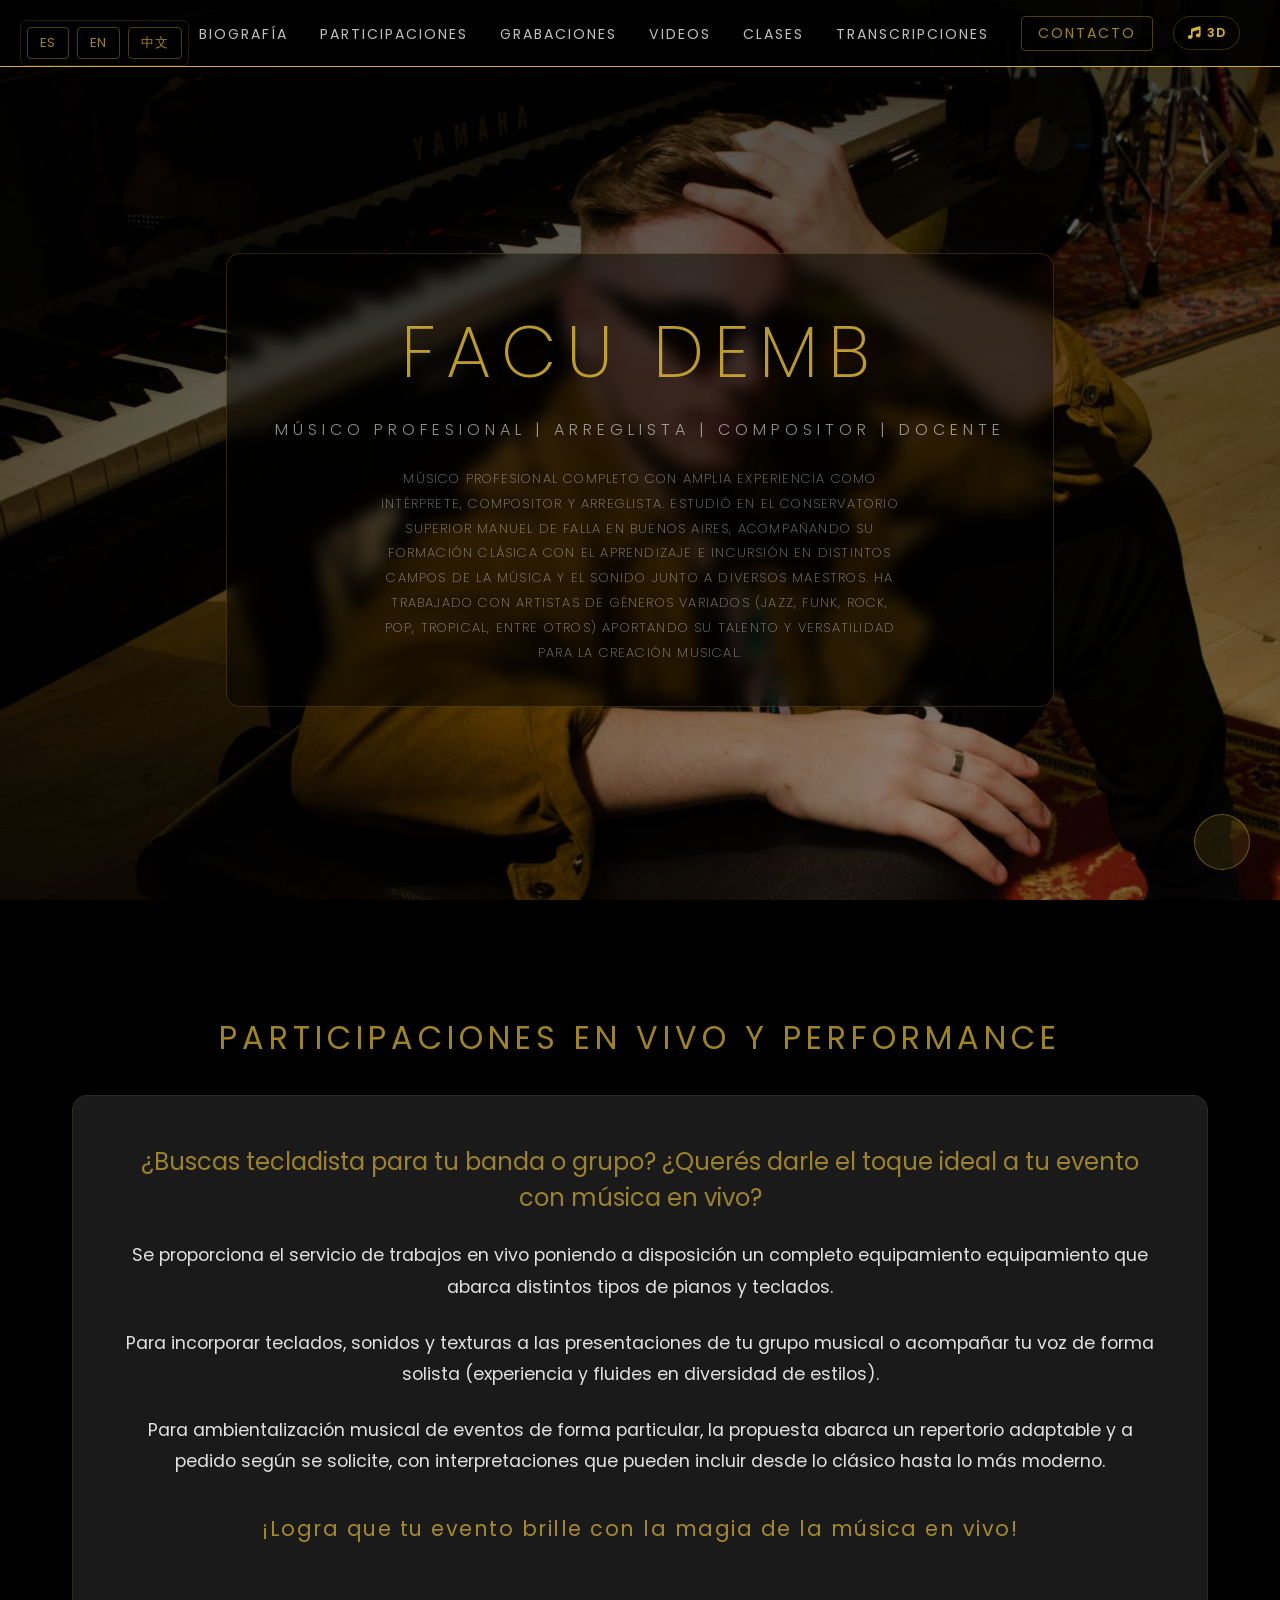
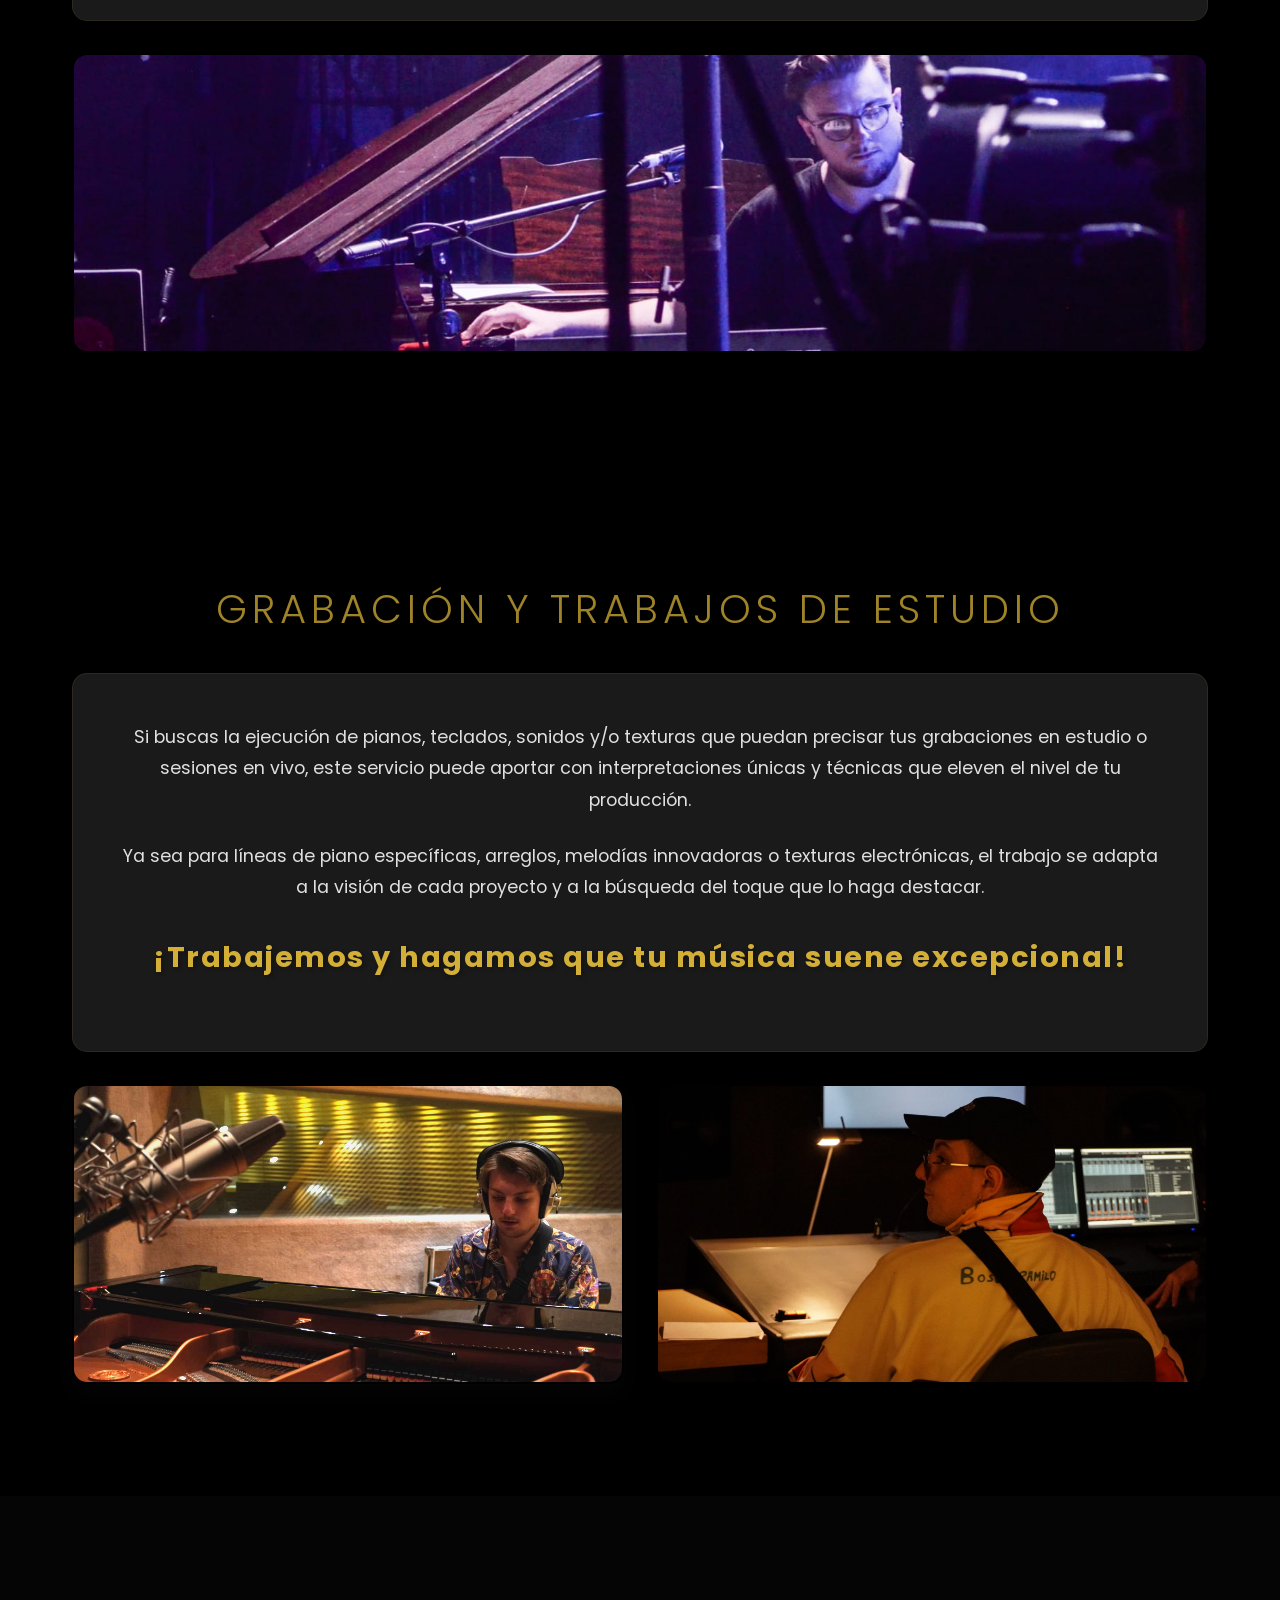
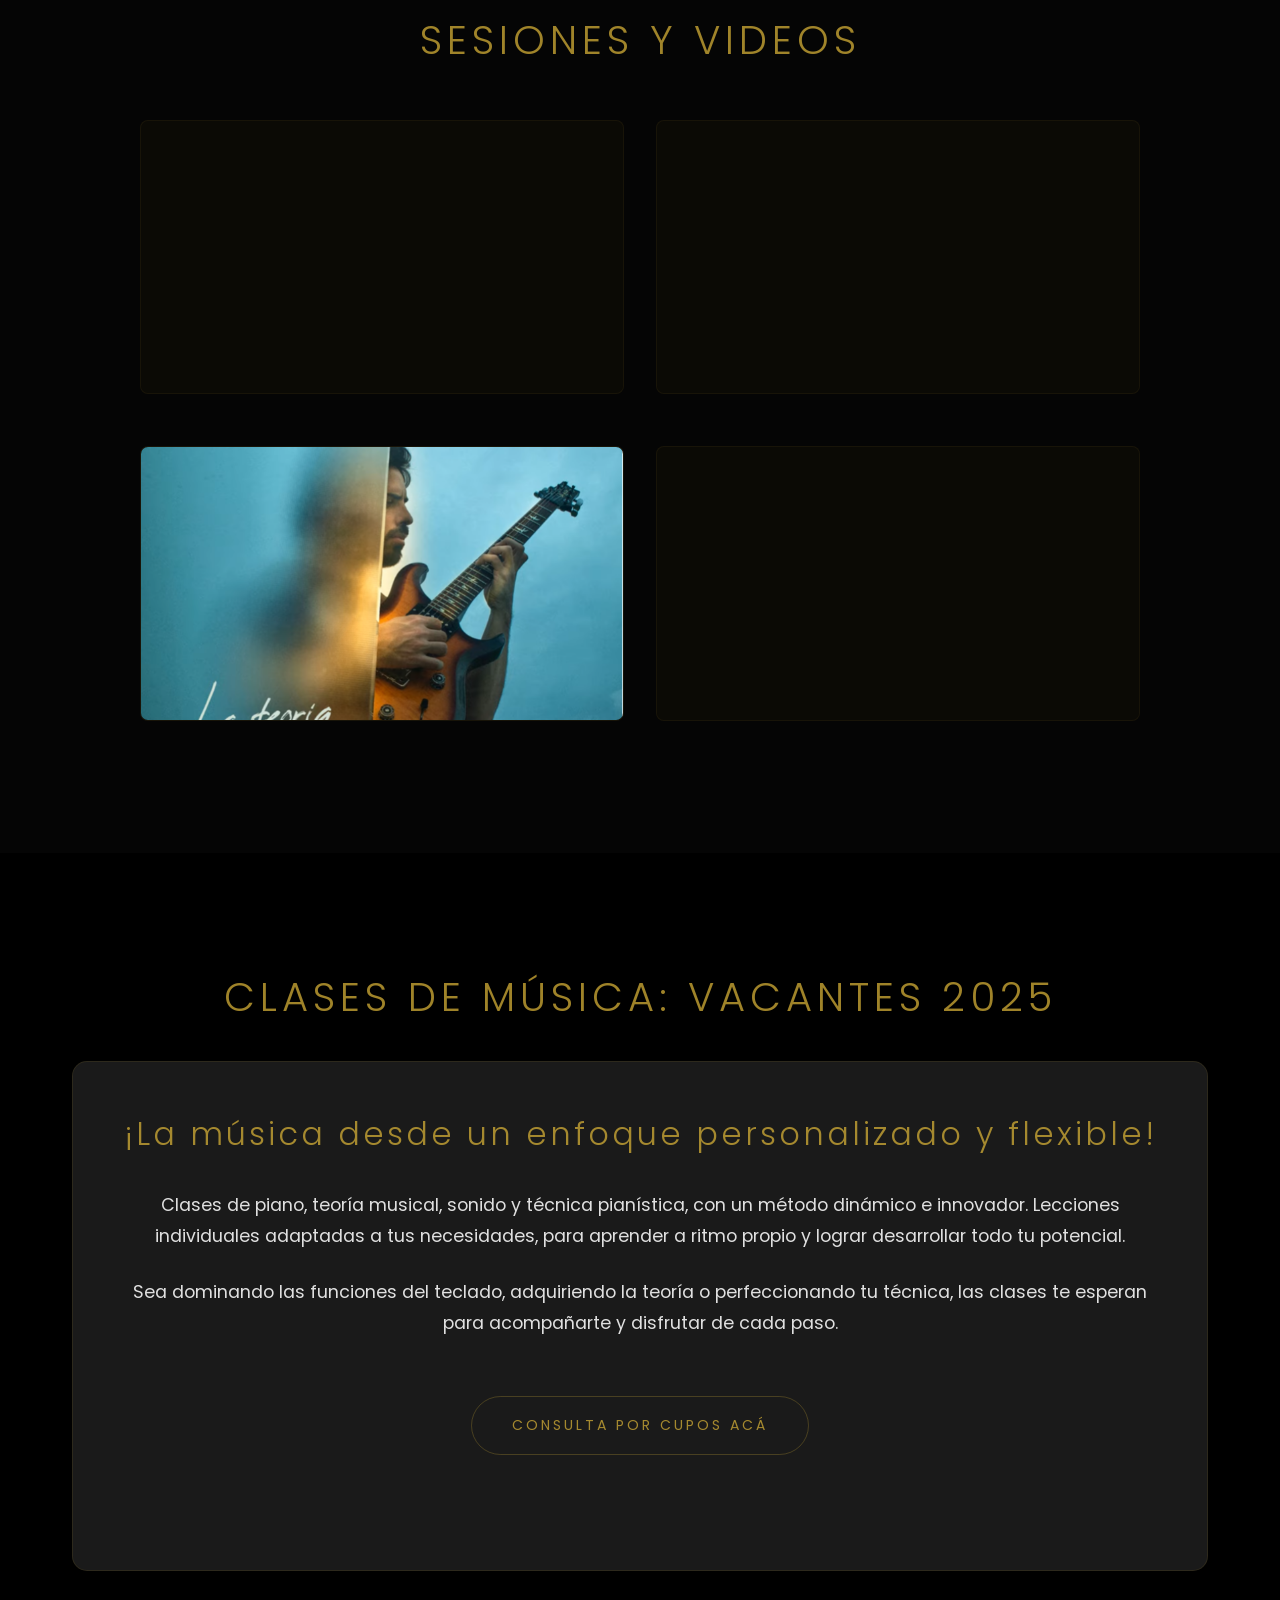
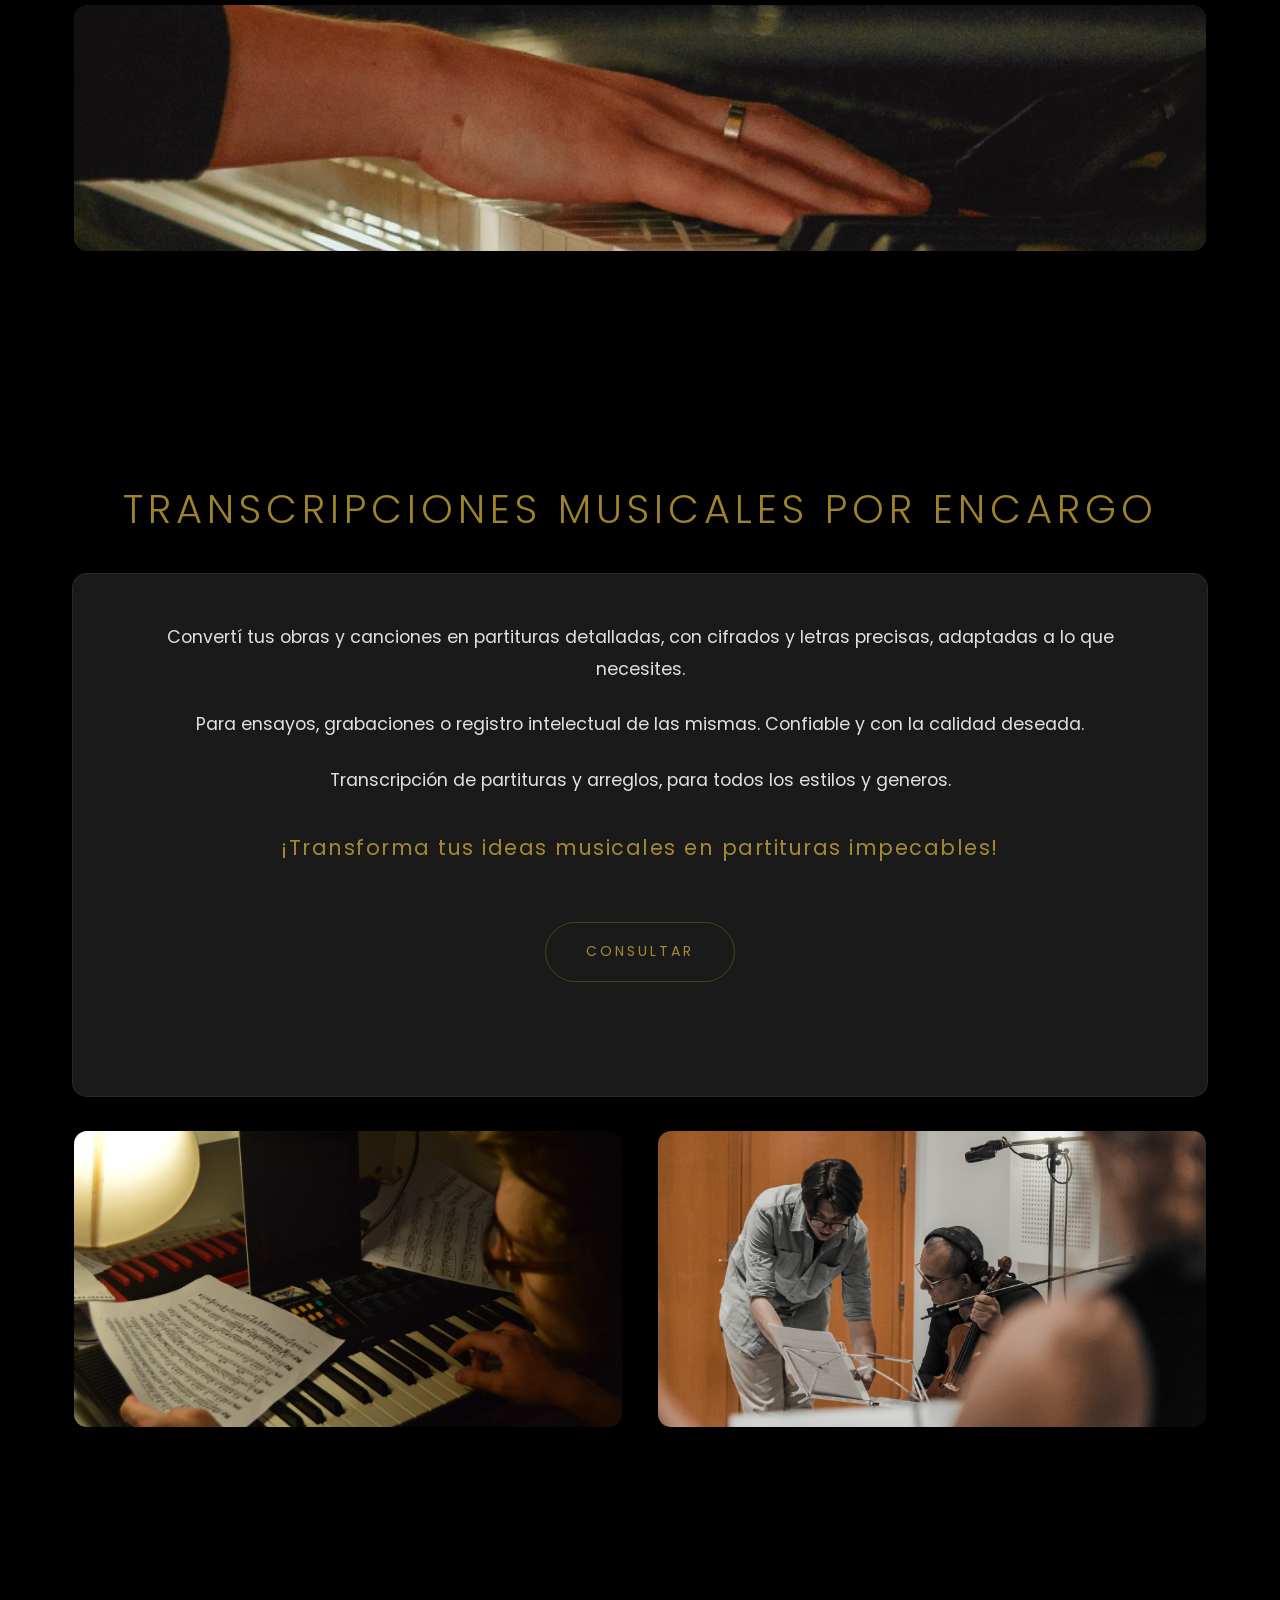
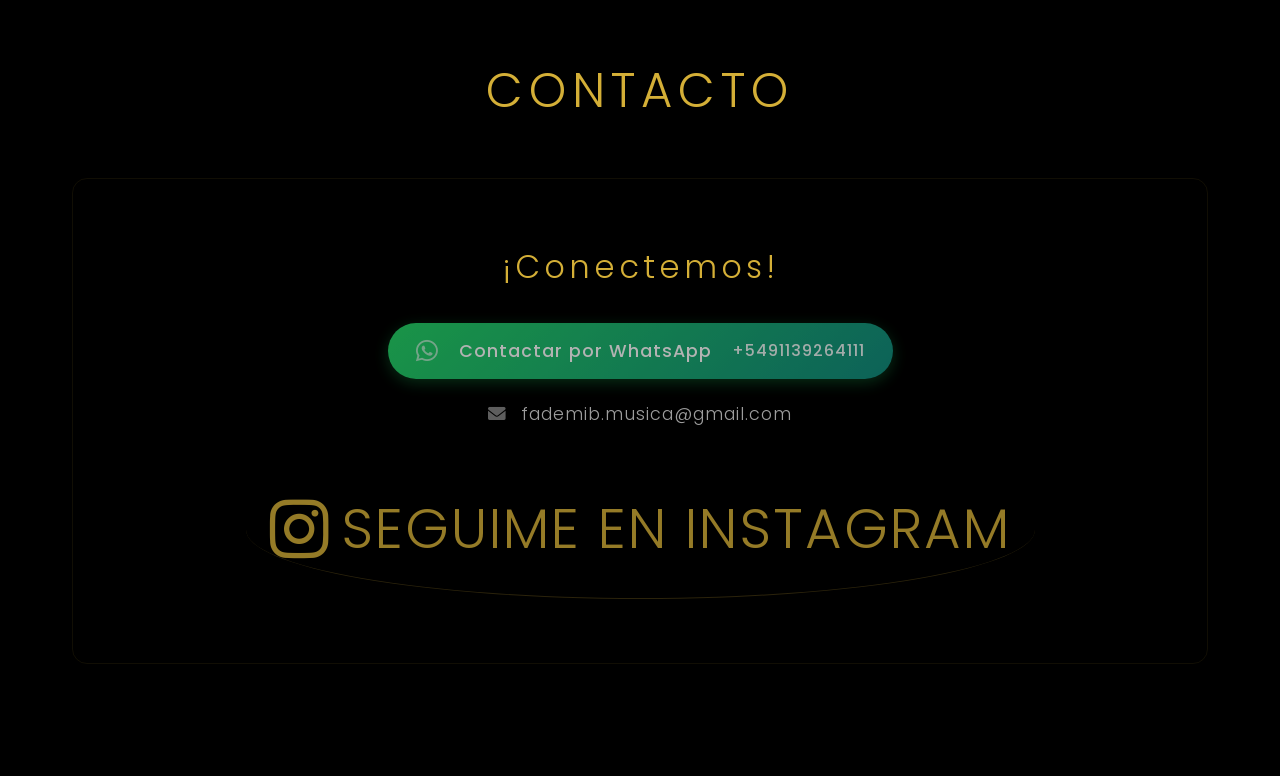
==== index.html @ f030e79f "UNA BANDA DE CAMBIOS" ====
<!DOCTYPE html>
<html lang="es">
<head>
    <meta charset="UTF-8">
    <meta name="viewport" content="width=device-width, initial-scale=1.0">
    <title>Facundo Dante - Músico Profesional</title>
    <link rel="icon" type="image/svg+xml" href="img/favicon.svg">
    <link rel="preconnect" href="https://fonts.googleapis.com">
    <link rel="preconnect" href="https://fonts.gstatic.com" crossorigin>
    <link href="https://fonts.googleapis.com/css2?family=Poppins:wght@200;300;400;500;600;700;800;900&display=swap" rel="stylesheet">
    <link rel="stylesheet" href="style.css">
    <link rel="stylesheet" href="https://cdnjs.cloudflare.com/ajax/libs/font-awesome/6.0.0/css/all.min.css">
    <script src="js/menu.js" defer></script>
    <script src="js/translations.js" defer></script>
    <script src="js/rain-notes.js" defer></script>
    <script src="js/piano-modal.js" defer></script>
</head>
<body>
    <header>
        <nav class="navbar">
            <div class="nav-container">
                <button class="menu-toggle" aria-label="Toggle menu">
                    <span class="hamburger"></span>
                </button>
                <ul class="nav-links">
                    <li><a href="#hero">Biografía</a></li>
                    <li><a href="#performance">Participaciones</a></li>
                    <li><a href="#grabaciones">Grabaciones</a></li>
                    <li><a href="#videos">Videos</a></li>
                    <li><a href="#clases">Clases</a></li>
                    <li><a href="#transcripciones">Transcripciones</a></li>
                    <li><a href="#contacto" class="contact-btn">Contacto</a></li>
                </ul>
                <a href="synestesia.html" class="synth-nav-link" title="Nebulosa Sonora — Sintetizador Sinestésico 3D">
                    <i class="fas fa-music"></i>
                    <span>3D</span>
                </a>
            </div>
        </nav>
        <div class="language-selector">
            <button onclick="changeLanguage('es')" class="lang-btn">ES</button>
            <button onclick="changeLanguage('en')" class="lang-btn">EN</button>
            <button onclick="changeLanguage('zh')" class="lang-btn">中文</button>
        </div>
    </header>
    <div class="hero" id="hero" style="background-image: url('img/img7.jfif');">
        <div class="hero-content">
            <h1>Facu Demb</h1>
            <p class="subtitle">Músico Profesional | Arreglista | Compositor | Docente</p>
            <div class="hero-bio">
                <p>Músico profesional completo con amplia experiencia como intérprete, compositor y arreglista. Estudió en el Conservatorio Superior Manuel de Falla en Buenos Aires, acompañando su formación clásica con el aprendizaje e incursión en distintos campos de la música y el sonido junto a diversos maestros. Ha trabajado con artistas de géneros variados (Jazz, funk, rock, pop, tropical, entre otros) aportando su talento y versatilidad para la creación musical.</p>
            </div>
        </div>
    </div>

    <section id="performance">
        <div class="container">
            <h2 data-translate="live-performance">Participaciones en vivo y performance</h2>
            <div class="service-card">
                <h3 data-translate="looking-for">¿Buscas tecladista para tu banda o grupo? ¿Querés darle el toque ideal a tu evento con música en vivo?</h3>
                <p data-translate="equipment">Se proporciona el servicio de trabajos en vivo poniendo a disposición un completo equipamiento equipamiento que abarca distintos tipos de pianos y teclados.</p>
                <p data-translate="versatility">Para incorporar teclados, sonidos y texturas a las presentaciones de tu grupo musical o acompañar tu voz de forma solista (experiencia y fluides en diversidad de estilos).</p>
                <p data-translate="events">Para ambientalización musical de eventos de forma particular, la propuesta abarca un repertorio adaptable y a pedido según se solicite, con interpretaciones que pueden incluir desde lo clásico hasta lo más moderno.</p>
                <p class="highlight" data-translate="make-shine">¡Logra que tu evento brille con la magia de la música en vivo!</p>
            </div>
            <div class="image-gallery">
                <img src="img/img5.jpeg" alt="Performance en vivo" class="gallery-image">
            </div>
        </div>
    </section>

    <section id="grabaciones">
        <div class="container">
            <h2 data-translate="recording">Grabación y trabajos de estudio</h2>
            <div class="service-card">
                <p data-translate="recording-desc">Si buscas la ejecución de pianos, teclados, sonidos y/o texturas que puedan precisar tus grabaciones en estudio o sesiones en vivo, este servicio puede aportar con interpretaciones únicas y técnicas que eleven el nivel de tu producción.</p>
                <p data-translate="recording-details">Ya sea para líneas de piano específicas, arreglos, melodías innovadoras o texturas electrónicas, el trabajo se adapta a la visión de cada proyecto y a la búsqueda del toque que lo haga destacar.</p>
                <h3 class="highlight" data-translate="recording-highlight">¡Trabajemos y hagamos que tu música suene excepcional!</h3>
            </div>
            <div class="image-gallery">
                <img src="img/img9.jfif" alt="Grabación y trabajo de estudio 2" class="gallery-image brightened">
                <img src="img/img8.jfif" alt="Grabación y trabajo de estudio 1" class="gallery-image">
               
            </div>
        </div>
    </section>

    <section id="videos">
        <div class="container">
            <h2 data-translate="sessions">Videos</h2>
            <div class="video-gallery">
                <div class="video-container">
                    <iframe src="https://www.youtube.com/embed/FNNhyaUnl2U" frameborder="0" allow="accelerometer; autoplay; clipboard-write; encrypted-media; gyroscope; picture-in-picture" allowfullscreen></iframe>
                </div>
                <div class="video-container">
                    <iframe src="https://www.youtube.com/embed/_s7P00jBpE8" frameborder="0" allow="accelerometer; autoplay; clipboard-write; encrypted-media; gyroscope; picture-in-picture" allowfullscreen></iframe>
                </div>
                <div class="video-container">
                    <a href="https://www.youtube.com/watch?v=uf5tdk7t5kY&list=OLAK5uy_m5TD1JXCtHd5M_uhEQ040gPdRaHg_hnQ4&index=6" target="_blank" class="video-link">
                        <img src="img/disco.png" alt="Eterno Retorno - Video" class="video-thumbnail" loading="lazy">
                    </a>
                </div>
                <div class="video-container">
                    <iframe src="https://www.youtube.com/embed/zZfs9Jg6V7k" frameborder="0" allow="accelerometer; autoplay; clipboard-write; encrypted-media; gyroscope; picture-in-picture" allowfullscreen></iframe>
                </div>
            </div>
        </div>
    </section>

    <section id="clases">
        <div class="container">
            <h2 data-translate="classes">Clases de música: Vacantes 2025</h2>
            <div class="service-card">
                <h3 class="main-title" data-translate="discover">¡La música desde un enfoque personalizado y flexible!</h3>
                <p data-translate="class-description">Clases de piano, teoría musical, sonido y técnica pianística, con un método dinámico e innovador. Lecciones individuales adaptadas a tus necesidades, para aprender a ritmo propio y lograr desarrollar todo tu potencial.</p>
                <p data-translate="class-info">Sea dominando las funciones del teclado, adquiriendo la teoría o perfeccionando tu técnica, las clases te esperan para acompañarte y disfrutar de cada paso.</p>
                <div class="btn-container">
                    <a href="#contacto" class="btn" data-translate="check-spots">Consulta por cupos acá</a>
                </div>
            </div>
            <div class="image-gallery">
                <img src="img/img4.jpeg" alt="Clases de música" class="gallery-image">
            </div>
        </div>
    </section>

    <section id="transcripciones">
        <div class="container">
            <h2 data-translate="transcriptions">Transcripciones musicales<br>por encargo</h2>
            <div class="service-card">
                <p data-translate="transcription-desc">Convertí tus obras y canciones en partituras detalladas, con cifrados y letras precisas, adaptadas a lo que necesites.</p>
                <p data-translate="transcription-info">Para ensayos, grabaciones o registro intelectual de las mismas. Confiable y con la calidad deseada.</p>
                <p data-translate="sheet-music">Transcripción de partituras y arreglos, para todos los estilos y generos.</p>
                <p class="highlight" data-translate="transform">¡Transforma tus ideas musicales en partituras impecables!</p>
                <div class="btn-container">
                    <a href="#contacto" class="btn" data-translate="consult">Consultar</a>
                </div>
            </div>
            <div class="image-gallery">
              
                <img src="img/img6.jpeg" alt="Transcripciones musicales" class="gallery-image">
                <img src="img/img3.jpeg" alt="Foto con las partituras" class="gallery-image">
            </div>
        </div>
    </section>

    <section id="contacto">
        <div class="container">
            <h2 data-translate="contact" style="font-size:3rem; color:var(--accent-color); letter-spacing:6px; font-weight:300;">Contacto</h2>
            <div class="contact-info">
                <h3 style="color: var(--accent-color); font-size: 2rem; margin-bottom: 2rem; font-weight: 300; letter-spacing: 4px;" data-translate="lets-connect">¡Conectemos!</h3>
                <p>
                    <a href="https://wa.me/5491139264111?text=Hola%20Facu,%20me%20gustaría%20obtener%20más%20información" 
                       target="_blank" 
                       class="whatsapp-link">
                        <i class="fab fa-whatsapp"></i> 
                        <span data-translate="contact-whatsapp">Contactar por WhatsApp</span>
                        <span class="phone-number">+5491139264111</span>
                    </a>
                </p>
                <p><i class="fas fa-envelope"></i> fademib.musica@gmail.com</p>
                <div class="social-links">
                    <a href="https://www.instagram.com/facu_demb" target="_blank" class="instagram-btn" title="Seguime en Instagram">
                        <i class="fab fa-instagram"></i>
                        <span>Seguime en Instagram</span>
                    </a>
                </div>
            </div>
        </div>
    </section>

  
    <!-- Rain Notes Canvas Background -->
    <canvas id="rain-canvas"></canvas>

    <!-- Piano Icon (blinking bottom-right) -->
    <div id="piano-fab" title="Abrir Piano">
        <i class="fas fa-piano-keyboard"></i>
    </div>

    <!-- Piano Modal -->
    <div id="piano-modal" class="piano-modal-overlay">
        <div class="piano-modal-content">
            <button class="piano-modal-close">&times;</button>
            <h3>Piano Virtual</h3>
            <div class="preset-buttons">
                <button class="preset-btn active" data-preset="piano">Piano</button>
                <button class="preset-btn" data-preset="epiano">E.Piano</button>
                <button class="preset-btn" data-preset="organ">Órgano</button>
                <button class="preset-btn" data-preset="strings">Cuerdas</button>
                <button class="preset-btn" data-preset="synth">Synth</button>
                <button class="preset-btn" data-preset="pad">Pad</button>
            </div>
            <div class="piano-container">
                <div class="piano-keyboard" id="piano-keyboard">
                    <!-- White keys C D E F G A B C (one full octave) -->
                    <div class="white-key" data-note="C4" data-key="Q"></div>
                    <div class="white-key" data-note="D4" data-key="E"></div>
                    <div class="white-key" data-note="E4" data-key="T"></div>
                    <div class="white-key" data-note="F4" data-key="Y"></div>
                    <div class="white-key" data-note="G4" data-key="I"></div>
                    <div class="white-key" data-note="A4" data-key="P"></div>
                    <div class="white-key" data-note="B4" data-key="]"></div>
                    <div class="white-key" data-note="C5" data-key="\\"></div>
                    <!-- Black keys positioned absolutely (12.5% per white key) -->
                    <div class="black-key" data-note="C#4" data-key="W" style="left: calc(1 * 12.5% - 15px);"></div>
                    <div class="black-key" data-note="D#4" data-key="R" style="left: calc(2 * 12.5% - 15px);"></div>
                    <div class="black-key" data-note="F#4" data-key="U" style="left: calc(4 * 12.5% - 15px);"></div>
                    <div class="black-key" data-note="G#4" data-key="O" style="left: calc(5 * 12.5% - 15px);"></div>
                    <div class="black-key" data-note="A#4" data-key="[" style="left: calc(6 * 12.5% - 15px);"></div>
                </div>
            </div>
        </div>
    </div>

</body>
</html>
---- style.css ----
/* Modern Professional Musician Website Styles */
html {
    overflow-x: hidden;
    width: 100%;
}

:root {
    --primary-color: #0a0a0a;
    --accent-color: #d4af37;
    --text-color: #e0e0e0;
    --dark-bg: #121212;
    --card-bg: #1a1a1a;
    --gradient-dark: linear-gradient(45deg, #0a0a0a, #1a1a1a);
}

* {
    margin: 0;
    padding: 0;
    box-sizing: border-box;
}

body {
    font-family: 'Poppins', sans-serif;
    line-height: 1.6;
    color: var(--text-color);
    background: #000000;
    font-size: 18px;
    overflow-x: hidden;
    width: 100%;
    -webkit-user-select: none;
    -moz-user-select: none;
    -ms-user-select: none;
    user-select: none;
}

input, textarea, [contenteditable] {
    -webkit-user-select: text;
    -moz-user-select: text;
    -ms-user-select: text;
    user-select: text;
}

.hero {
    height: 100vh;
    background-size: cover;
    background-position: center;
    background-attachment: fixed;
    display: flex;
    align-items: center;
    justify-content: center;
    color: white;
    text-align: center;
    position: relative;
    padding-top: 60px;
}

.hero::before {
    content: '';
    position: absolute;
    top: 0;
    left: 0;
    right: 0;
    bottom: 0;
    background: linear-gradient(rgba(0, 0, 0, 0.7), rgba(0, 0, 0, 0.4));
}

.hero-content {
    position: relative;
    z-index: 1;
    padding: 2.5rem 3rem;
    background: rgba(0, 0, 0, 0.45);
    border-radius: 14px;
    border: 1px solid rgba(212, 175, 55, 0.2);
    backdrop-filter: blur(8px);
}

.hero h1 {
    font-size: 4.5rem;
    margin-bottom: 0.5rem;
    color: rgba(212, 175, 55, 0.88);
    font-weight: 200;
    letter-spacing: 10px;
    text-transform: uppercase;
}

.hero p {
    font-size: 1rem;
    letter-spacing: 5px;
    font-weight: 300;
    text-transform: uppercase;
    opacity: 0.55;
}

.hero-bio {
    max-width: 540px;
    margin: 1.5rem auto 0;
    padding: 0 0.5rem;
}

.hero-bio p {
    font-size: 0.82rem;
    line-height: 1.9;
    opacity: 0.5;
    font-weight: 200;
    letter-spacing: 1.2px;
}

.container {
    max-width: 1200px;
    margin: 0 auto;
    padding: 2rem;
}

section {
    padding: 5rem 0;
    position: relative;
}

section:nth-child(even) {
    background: transparent;
}

#videos {
    background: rgba(18, 18, 18, 0.3);
}

h2 {
    font-size: 2.5rem;
    color: rgba(212, 175, 55, 0.75);
    margin-bottom: 2rem;
    text-align: center;
    text-transform: uppercase;
    letter-spacing: 5px;
    font-weight: 300;
}

#performance h2 {
    font-size: 2rem;
    font-weight: 400;
}

h3 {
    font-size: 1.5rem;
    color: rgba(212, 175, 55, 0.7);
    margin-bottom: 1.5rem;
    font-weight: 400;
    line-height: 1.5;
}

.services-grid {
    display: grid;
    grid-template-columns: repeat(auto-fit, minmax(300px, 1fr));
    gap: 2rem;
    margin-top: 3rem;
}

.service-card {
    background: var(--card-bg);
    padding: 3rem;
    border-radius: 15px;
    box-shadow: 0 10px 20px rgba(0,0,0,0.3);
    transition: transform 0.3s ease, box-shadow 0.3s ease;
    border: 1px solid rgba(212, 175, 55, 0.1);
    font-size: 1.1rem;
    line-height: 1.8;
    text-align: center;
}

.service-card p {
    margin-bottom: 1.5rem;
}

.service-card strong, 
.service-card b {
    font-size: 1.3rem;
    color: var(--accent-color);
    font-weight: 700;
}

.service-card h3.highlight {
    color: var(--accent-color);
    font-size: 1.8rem;
    margin-top: 2rem;
    text-align: center;
    font-weight: 700;
    text-shadow: 2px 2px 4px rgba(0,0,0,0.3);
}

.video-gallery {
    display: grid;
    grid-template-columns: repeat(2, 1fr);
    gap: 2rem;
    margin-top: 3rem;
    max-width: 1000px;
    margin-left: auto;
    margin-right: auto;
}

.video-container {
    position: relative;
    width: 100%;
    padding-top: 56.25%; /* 16:9 Aspect Ratio */
    margin-bottom: 20px;
    border-radius: 8px;
    overflow: hidden;
    background: rgba(212, 175, 55, 0.03);
    border: 1px solid rgba(212, 175, 55, 0.06);
}

.video-container iframe,
.video-container img.video-thumbnail {
    position: absolute;
    top: 0;
    left: 0;
    width: 100%;
    height: 100%;
    object-fit: cover;
    border: none;
}

.video-container a {
    position: absolute;
    top: 0;
    left: 0;
    width: 100%;
    height: 100%;
    display: block;
}

.video-container a:hover .video-thumbnail {
    transform: scale(1.05);
}

.video-thumbnail {
    transition: transform 0.3s ease;
}

.contact-info {
    text-align: center;
    margin-top: 3rem;
    padding: 4rem 2rem;
    background: transparent;
    border-radius: 15px;
    box-shadow: none;
    border: 1px solid rgba(212, 175, 55, 0.08);
    word-wrap: break-word;
    overflow-wrap: break-word;
}

.contact-info p {
    font-size: 1.1rem;
    margin: 1.3rem 0;
    padding: 0 1rem;
    opacity: 0.7;
    font-weight: 300;
    letter-spacing: 1px;
}

.contact-info p i {
    margin-right: 0.5rem;
    opacity: 0.6;
}

.social-links {
    display: flex;
    justify-content: center;
    gap: 2rem;
    margin-top: 2rem;
}

.social-links a {
    color: var(--accent-color);
    font-size: 3.5rem;
    transition: all 0.3s ease;
    padding: 1.5rem;
    border-radius: 50%;
    background: transparent;
    margin: 0 1rem;
}

.social-links a:hover {
    color: #ffffff;
    background: rgba(212, 175, 55, 0.15);
    transform: translateY(-5px) scale(1.1);
    box-shadow: 0 8px 25px rgba(212, 175, 55, 0.3);
}

.image-gallery {
    display: grid;
    grid-template-columns: repeat(auto-fit, minmax(300px, 1fr));
    gap: 2rem;
    margin-top: 2rem;
}

.gallery-image {
    width: 100%;
    height: 300px;
    object-fit: cover;
    border-radius: 15px;
    transition: transform 0.3s ease;
    border: 2px solid transparent;
    box-shadow: 0 10px 20px rgba(0,0,0,0.3);
}

#clases .gallery-image {
    max-height: 250px;
    object-position: center 49%;  /* This will focus more on the hands area */
}

.gallery-image.brightened {
    filter: brightness(2.6) contrast(0.9);
}

.gallery-image:hover {
    transform: scale(1.05);
    border-color: var(--accent-color);
    box-shadow: 0 15px 30px rgba(212, 175, 55, 0.3);
}

.highlight {
    color: rgba(212, 175, 55, 0.75);
    font-size: 1.3rem;
    font-weight: 400;
    margin-top: 2rem;
    letter-spacing: 1.5px;
}

.main-title {
    font-size: 2rem;
    color: rgba(212, 175, 55, 0.75);
    margin-bottom: 2rem;
    font-weight: 300;
    line-height: 1.5;
    text-align: center;
    letter-spacing: 3px;
}

.btn-container {
    text-align: center;
    margin: 2rem 0;
}

.btn {
    display: inline-block;
    padding: 1rem 2.5rem;
    margin: 1.5rem 0;
    background-color: transparent;
    color: rgba(212, 175, 55, 0.75);
    text-decoration: none;
    border: 1px solid rgba(212, 175, 55, 0.25);
    border-radius: 50px;
    font-weight: 400;
    font-size: 0.88rem;
    text-transform: uppercase;
    letter-spacing: 3px;
    transition: all 0.3s ease;
    position: relative;
    overflow: hidden;
}

.btn:hover {
    background-color: rgba(212, 175, 55, 0.1);
    color: rgba(212, 175, 55, 0.9);
    border-color: rgba(212, 175, 55, 0.45);
    transform: translateY(-2px);
}

.btn::after {
    content: '';
    position: absolute;
    top: 0;
    left: 0;
    width: 100%;
    height: 100%;
    background: linear-gradient(120deg, transparent, rgba(255,255,255,0.2), transparent);
    transform: translateX(-100%);
    transition: 0.6s;
}

.btn:hover::after {
    transform: translateX(100%);
}

.language-selector {
    position: fixed;
    top: 20px;
    left: 20px;
    z-index: 1000;
    display: flex;
    gap: 8px;
    background: transparent;
    padding: 6px;
    border-radius: 6px;
    border: 1px solid rgba(212, 175, 55, 0.15);
}

.lang-btn {
    background: transparent;
    color: rgba(212, 175, 55, 0.75);
    border: 1px solid rgba(212, 175, 55, 0.35);
    padding: 6px 12px;
    border-radius: 4px;
    cursor: pointer;
    font-weight: 400;
    font-size: 0.8rem;
    letter-spacing: 1px;
    font-family: 'Poppins', sans-serif;
    transition: all 0.3s ease;
}

.lang-btn:hover {
    background: rgba(212, 175, 55, 0.12);
    color: rgba(212, 175, 55, 0.9);
    border-color: rgba(212, 175, 55, 0.5);
    transform: scale(1.05);
}

.whatsapp-link {
    color: white;
    text-decoration: none;
    display: inline-flex;
    align-items: center;
    gap: 12px;
    padding: 14px 28px;
    background: linear-gradient(135deg, #25D366, #128C7E);
    border: none;
    border-radius: 50px;
    transition: all 0.3s ease;
    flex-wrap: nowrap;
    width: auto;
    justify-content: center;
    font-weight: 500;
    font-size: 1.1rem;
    box-shadow: 0 4px 15px rgba(37, 211, 102, 0.3);
}

.whatsapp-link:hover {
    transform: translateY(-3px);
    box-shadow: 0 6px 25px rgba(37, 211, 102, 0.45);
}

.whatsapp-link i {
    color: white;
    font-size: 1.4em;
}

.whatsapp-link span {
    color: white;
}

.phone-number {
    font-size: 0.9em;
    opacity: 0.9;
    margin-left: 8px;
}

/* Header y Navegación */
header {
    position: fixed;
    top: 0;
    left: 0;
    width: 100%;
    z-index: 1000;
}

.navbar {
    background-color: rgba(0, 0, 0, 0.9);
    padding: 1rem;
    border-bottom: 1px solid var(--accent-color);
}

.nav-container {
    display: flex;
    justify-content: flex-end;
    align-items: center;
    max-width: 1200px;
    margin: 0 auto;
    position: relative;
}

.menu-toggle {
    display: none;
    background: none;
    border: none;
    cursor: pointer;
    padding: 0.5rem;
    position: absolute;
    right: 1rem;
    z-index: 1001;
}

.hamburger {
    display: block;
    width: 25px;
    height: 3px;
    background-color: var(--accent-color);
    position: relative;
    transition: all 0.3s ease;
}

.hamburger::before,
.hamburger::after {
    content: '';
    position: absolute;
    width: 25px;
    height: 3px;
    background-color: var(--accent-color);
    transition: all 0.3s ease;
}

.hamburger::before {
    top: -8px;
}

.hamburger::after {
    top: 8px;
}

.nav-links {
    display: flex;
    list-style: none;
    margin: 0;
    padding: 0;
    gap: 2rem;
}

.nav-links a {
    color: rgba(255, 255, 255, 0.75);
    text-decoration: none;
    font-weight: 400;
    font-size: 0.88rem;
    letter-spacing: 2px;
    text-transform: uppercase;
    transition: color 0.3s ease;
}

.nav-links a:hover {
    color: rgba(212, 175, 55, 0.85);
}

.nav-links .contact-btn {
    padding: 0.4rem 1rem;
    background-color: transparent;
    border: 1px solid rgba(212, 175, 55, 0.35);
    color: rgba(212, 175, 55, 0.75);
    border-radius: 4px;
}

.nav-links .contact-btn:hover {
    background-color: rgba(212, 175, 55, 0.12);
    color: rgba(212, 175, 55, 0.9) !important;
}

/* Synth 3D nav link */
.synth-nav-link {
    display: inline-flex;
    align-items: center;
    gap: 6px;
    color: var(--accent-color);
    text-decoration: none;
    margin-left: 20px;
    padding: 6px 14px;
    border: 1px solid rgba(212, 175, 55, 0.25);
    border-radius: 20px;
    font-size: 0.8rem;
    font-weight: 600;
    letter-spacing: 0.5px;
    transition: all 0.3s ease;
    text-shadow: 0 0 20px rgba(212, 175, 55, 0.1);
    animation: synth-pulse 3s ease-in-out infinite;
}
.synth-nav-link:hover {
    background: rgba(212, 175, 55, 0.1);
    border-color: var(--accent-color);
    box-shadow: 0 0 20px rgba(212, 175, 55, 0.2);
    transform: translateY(-1px);
}
@keyframes synth-pulse {
    0%, 100% { box-shadow: 0 0 0 rgba(212, 175, 55, 0); }
    50% { box-shadow: 0 0 12px rgba(212, 175, 55, 0.1); }
}

@media screen and (max-width: 768px) {
    .synth-nav-link {
        margin: 1rem auto 0;
        display: flex;
        justify-content: center;
        width: fit-content;
    }
}
/* Menu Open State */
.menu-open .hamburger {
    background-color: transparent;
}

.menu-open .hamburger::before {
    top: 0;
    transform: rotate(45deg);
}

.menu-open .hamburger::after {
    top: 0;
    transform: rotate(-45deg);
}

/* Mobile Styles */
@media screen and (max-width: 768px) {
    .menu-toggle {
        display: block;
    }

    .nav-container {
        justify-content: flex-end;
    }

    .nav-links {
        display: none;
        position: fixed;
        top: 0;
        left: 0;
        width: 100%;
        height: 100vh;
        background-color: rgba(0, 0, 0, 0.95);
        flex-direction: column;
        justify-content: center;
        align-items: center;
        gap: 2rem;
        padding-top: 4rem;
    }

    .menu-open .nav-links {
        display: flex;
    }

    .nav-links li {
        text-align: center;
        width: 100%;
    }

    .nav-links a {
        font-size: 1.2rem;
        padding: 1rem;
        display: block;
    }

    .nav-links .contact-btn {
        margin: 1rem auto;
        display: inline-block;
    }
}

/* Reviews Section */
.reviews-container {
    display: grid;
    grid-template-columns: 1fr 1fr;
    gap: 2rem;
    margin-top: 2rem;
}

.reviews-list {
    background: var(--card-bg);
    padding: 2rem;
    border-radius: 15px;
    box-shadow: 0 10px 20px rgba(0,0,0,0.3);
    border: 1px solid rgba(212, 175, 55, 0.1);
}

.review-form {
    background: var(--card-bg);
    padding: 2rem;
    border-radius: 15px;
    box-shadow: 0 10px 20px rgba(0,0,0,0.3);
    border: 1px solid var(--accent-color);
}

.form-group {
    margin-bottom: 1.5rem;
}

.form-group label {
    display: block;
    margin-bottom: 0.5rem;
    color: var(--accent-color);
}

.form-group input,
.form-group textarea {
    width: 100%;
    padding: 0.8rem;
    border: 1px solid rgba(212, 175, 55, 0.3);
    border-radius: 4px;
    background: rgba(0, 0, 0, 0.2);
    color: var(--text-color);
    font-size: 1rem;
}

.form-group input:focus,
.form-group textarea:focus {
    outline: none;
    border-color: var(--accent-color);
    box-shadow: 0 0 5px rgba(212, 175, 55, 0.5);
}

.rating {
    display: flex;
    flex-direction: row-reverse;
    justify-content: flex-end;
}

.rating input {
    display: none;
}

.rating label {
    cursor: pointer;
    font-size: 2rem;
    color: #ccc;
    transition: color 0.2s ease;
}

.rating label:hover,
.rating label:hover ~ label,
.rating input:checked ~ label {
    color: var(--accent-color);
}

.review-item {
    border-bottom: 1px solid rgba(212, 175, 55, 0.1);
    padding: 1rem 0;
}

.review-item:last-child {
    border-bottom: none;
}

.review-header {
    display: flex;
    justify-content: space-between;
    align-items: center;
    margin-bottom: 0.5rem;
}

.review-author {
    font-weight: 600;
    color: var(--accent-color);
}

.review-rating {
    color: var(--accent-color);
}

.review-content {
    line-height: 1.6;
}

@media (max-width: 768px) {
    body {
        font-size: 16px;
    }

    .hero h1 {
        font-size: 3.5rem;
    }
    
    h2 {
        font-size: 2.5rem;
    }

    h3 {
        font-size: 1.8rem;
    }

    .service-card {
        padding: 2rem;
        font-size: 1.1rem;
    }
    
    .btn {
        padding: 1.2rem 2.5rem;
        font-size: 1.1rem;
        width: 90%;
        max-width: 300px;
    }

    .video-gallery {
        grid-template-columns: 1fr;
        max-width: 600px;
    }
    
    .social-links a {
        font-size: 2.8rem;
        padding: 1rem;
    }

    .image-gallery {
        grid-template-columns: 1fr;
        gap: 1.5rem;
    }

    .contact-info {
        padding: 2rem 1rem;
    }

    .contact-info p {
        font-size: 1.2rem;
        word-break: break-word;
    }

    .main-title {
        font-size: 1.8rem;
    }

    .language-selector {
        top: 10px;
        right: 10px;
        padding: 5px;
    }

    .lang-btn {
        padding: 6px 10px;
        font-size: 14px;
    }

    .reviews-container {
        grid-template-columns: 1fr;
    }
}

@media (max-width: 480px) {
    .hero h1 {
        font-size: 2.8rem;
    }

    .hero p {
        font-size: 1.2rem;
    }

    h2 {
        font-size: 2rem;
    }

    .service-card {
        padding: 1.5rem;
    }

    .contact-info {
        padding: 1.5rem 1rem;
    }

    .social-links a {
        font-size: 2.5rem;
        padding: 0.8rem;
    }

    .btn {
        padding: 1rem 2rem;
        width: 95%;
        font-size: 1rem;
    }

    .container {
        padding: 1rem;
    }

    .gallery-image {
        height: 250px;
    }
}

@media (min-width: 768px) and (max-width: 1024px) {
    .video-gallery {
        grid-template-columns: repeat(2, 1fr);
        gap: 1.5rem;
    }

    .image-gallery {
        grid-template-columns: repeat(2, 1fr);
        gap: 1.5rem;
    }

    .service-card {
        padding: 2rem;
    }
}

@media (max-width: 768px) {
    .whatsapp-link {
        padding: 10px 15px;
        font-size: 0.9em;
        flex-direction: row;
        width: 100%;
        max-width: 300px;
        margin: 0 auto;
    }

    .whatsapp-link i {
        font-size: 1.3em;
    }

    .phone-number {
        font-size: 0.85em;
    }
}

@media (max-width: 480px) {
    .whatsapp-link {
        flex-direction: column;
        gap: 8px;
        padding: 12px;
        text-align: center;
    }

    .whatsapp-link i {
        font-size: 1.5em;
    }

    .phone-number {
        font-size: 0.8em;
        margin-left: 0;
    }
}
.brightened{
    filter: brightness(2.6);
}

/* ========== Instagram Button (clean, minimal, zero radius) ========== */
.instagram-btn {
    color: rgba(212, 175, 55, 0.7);
    text-decoration: none;
    display: inline-flex;
    align-items: center;
    gap: 10px;
    padding: 10px 0;
    background: transparent;
    border: none;
    border-bottom: 1px solid rgba(212, 175, 55, 0.2);
    border-radius: 0;
    transition: all 0.3s ease;
    font-weight: 300;
    font-size: 0.9rem;
    letter-spacing: 2px;
    text-transform: uppercase;
}

.instagram-btn:hover {
    color: rgba(212, 175, 55, 0.95);
    border-bottom-color: rgba(212, 175, 55, 0.5);
    transform: none;
    gap: 14px;
    background: transparent;
    box-shadow: none;
}

.instagram-btn i {
    font-size: 1.2em;
    color: rgba(212, 175, 55, 0.7);
    transition: all 0.3s ease;
}

.instagram-btn:hover i {
    color: rgba(212, 175, 55, 0.95);
    transform: scale(1.1);
}

.instagram-btn span {
    color: rgba(212, 175, 55, 0.7);
    transition: all 0.3s ease;
}

.instagram-btn:hover span {
    color: rgba(212, 175, 55, 0.95);
}

/* ========== Rain Notes Canvas ========== */
#rain-canvas {
    position: fixed;
    top: 0;
    left: 0;
    width: 100%;
    height: 100%;
    z-index: -1;
    pointer-events: none;
}

/* ========== Piano FAB (Floating Action Button) ========== */
#piano-fab {
    position: fixed;
    bottom: 30px;
    right: 30px;
    width: 56px;
    height: 56px;
    border-radius: 50%;
    background: rgba(212, 175, 55, 0.12);
    color: var(--accent-color);
    border: 1px solid rgba(212, 175, 55, 0.4);
    display: flex;
    align-items: center;
    justify-content: center;
    font-size: 1.5rem;
    cursor: pointer;
    z-index: 999;
    transition: all 0.3s ease;
    animation: piano-blink 1.2s ease-in-out infinite;
}

#piano-fab:hover {
    background: rgba(212, 175, 55, 0.2);
    border-color: var(--accent-color);
    color: white;
    transform: scale(1.15);
    box-shadow: 0 0 30px rgba(212, 175, 55, 0.3);
    animation: none;
}

@keyframes piano-blink {
    0%, 100% { opacity: 0.6; box-shadow: 0 0 0 rgba(212, 175, 55, 0); }
    50% { opacity: 1; box-shadow: 0 0 25px rgba(212, 175, 55, 0.25); border-color: var(--accent-color); }
}

/* ========== Piano Modal ========== */
.piano-modal-overlay {
    display: none;
    position: fixed;
    top: 0;
    left: 0;
    width: 100%;
    height: 100%;
    background: rgba(0, 0, 0, 0.85);
    z-index: 2000;
    justify-content: center;
    align-items: center;
    backdrop-filter: blur(5px);
}

.piano-modal-overlay.active {
    display: flex;
}

.piano-modal-content {
    background: var(--card-bg);
    border-radius: 20px;
    padding: 2rem;
    max-width: 700px;
    width: 90%;
    border: 1px solid var(--accent-color);
    box-shadow: 0 20px 60px rgba(0, 0, 0, 0.8);
    position: relative;
}

.piano-modal-content h3 {
    text-align: center;
    margin-bottom: 1.5rem;
    font-weight: 700;
    color: var(--accent-color);
}

.piano-modal-close {
    position: absolute;
    top: 10px;
    right: 15px;
    background: none;
    border: none;
    color: var(--accent-color);
    font-size: 2rem;
    cursor: pointer;
    transition: transform 0.2s;
    line-height: 1;
}

.piano-modal-close:hover {
    transform: scale(1.2);
    color: white;
}

/* Preset Buttons */
.preset-buttons {
    display: flex;
    gap: 8px;
    justify-content: center;
    margin-bottom: 1.5rem;
    flex-wrap: wrap;
}

.preset-btn {
    padding: 8px 18px;
    border: 1px solid var(--accent-color);
    background: transparent;
    color: var(--accent-color);
    border-radius: 20px;
    cursor: pointer;
    font-weight: 600;
    font-size: 0.85rem;
    transition: all 0.2s ease;
    font-family: 'Poppins', sans-serif;
}

.preset-btn:hover {
    background: rgba(212, 175, 55, 0.15);
    transform: translateY(-2px);
}

.preset-btn.active {
    background: var(--accent-color);
    color: var(--primary-color);
}

/* Piano Keyboard */
.piano-container {
    padding: 20px 10px 10px;
    background: #1a1a2e;
    border-radius: 15px;
    overflow: hidden;
}

.piano-keyboard {
    display: flex;
    position: relative;
    height: 200px;
    justify-content: center;
}

.white-key {
    width: 12.5%;
    height: 100%;
    background: linear-gradient(180deg, #f0f0f0 0%, #e0e0e0 100%);
    border: 1px solid #ccc;
    border-radius: 0 0 6px 6px;
    cursor: pointer;
    display: flex;
    align-items: flex-end;
    justify-content: center;
    padding-bottom: 12px;
    font-size: 0.7rem;
    color: #999;
    transition: background 0.08s, transform 0.05s, box-shadow 0.05s;
    user-select: none;
    -webkit-user-select: none;
    position: relative;
    z-index: 1;
    font-weight: 600;
    letter-spacing: 0.5px;
    -webkit-tap-highlight-color: transparent;
    touch-action: manipulation;
}

.white-key::after {
    content: attr(data-key);
    position: absolute;
    bottom: 4px;
    font-size: 0.6rem;
    opacity: 0.35;
    color: #666;
    pointer-events: none;
}

.white-key:active,
.white-key.pressed {
    background: linear-gradient(180deg, #ddd 0%, #c0c0c0 100%);
    box-shadow: inset 0 3px 8px rgba(0,0,0,0.25), 0 4px 15px rgba(212, 175, 55, 0.3);
    transform: translateY(2px);
}

.black-key {
    position: absolute;
    width: 30px;
    height: 58%;
    background: linear-gradient(180deg, #333 0%, #1a1a1a 100%);
    border: 1px solid #222;
    border-radius: 0 0 5px 5px;
    cursor: pointer;
    z-index: 2;
    transition: background 0.08s, transform 0.05s, box-shadow 0.05s;
    user-select: none;
    -webkit-user-select: none;
    -webkit-tap-highlight-color: transparent;
    touch-action: manipulation;
}

.black-key::after {
    content: attr(data-key);
    position: absolute;
    bottom: 4px;
    left: 50%;
    transform: translateX(-50%);
    font-size: 0.55rem;
    opacity: 0.35;
    color: #999;
    pointer-events: none;
}

.black-key:active,
.black-key.pressed {
    background: linear-gradient(180deg, #555 0%, #333 100%);
    box-shadow: inset 0 2px 5px rgba(0,0,0,0.4), 0 4px 12px rgba(212, 175, 55, 0.25);
    transform: translateY(2px);
}

/* Responsive Piano Modal */
@media (max-width: 768px) {
    #piano-fab {
        width: 50px;
        height: 50px;
        font-size: 1.4rem;
        bottom: 20px;
        right: 20px;
    }

    .piano-modal-content {
        padding: 1.5rem;
        width: 95%;
    }

    .piano-keyboard {
        height: 150px;
    }

    .black-key {
        width: 24px;
    }
}

@media (max-width: 480px) {
    .preset-btn {
        padding: 6px 14px;
        font-size: 0.8rem;
    }

    .piano-keyboard {
        height: 130px;
    }

    .black-key {
        width: 20px;
    }
}

/* Touch-only extra feedback */
@media (hover: none) and (pointer: coarse) {
    .white-key:active,
    .white-key.pressed {
        background: linear-gradient(180deg, #d0d0d0 0%, #b0b0b0 100%) !important;
        box-shadow: inset 0 3px 8px rgba(0,0,0,0.3), 0 6px 20px rgba(212, 175, 55, 0.4) !important;
        transform: translateY(3px) !important;
    }

    .black-key:active,
    .black-key.pressed {
        background: linear-gradient(180deg, #666 0%, #333 100%) !important;
        box-shadow: inset 0 2px 5px rgba(0,0,0,0.4), 0 6px 18px rgba(212, 175, 55, 0.35) !important;
        transform: translateY(3px) !important;
    }

    .piano-keyboard {
        height: 170px;
    }
}
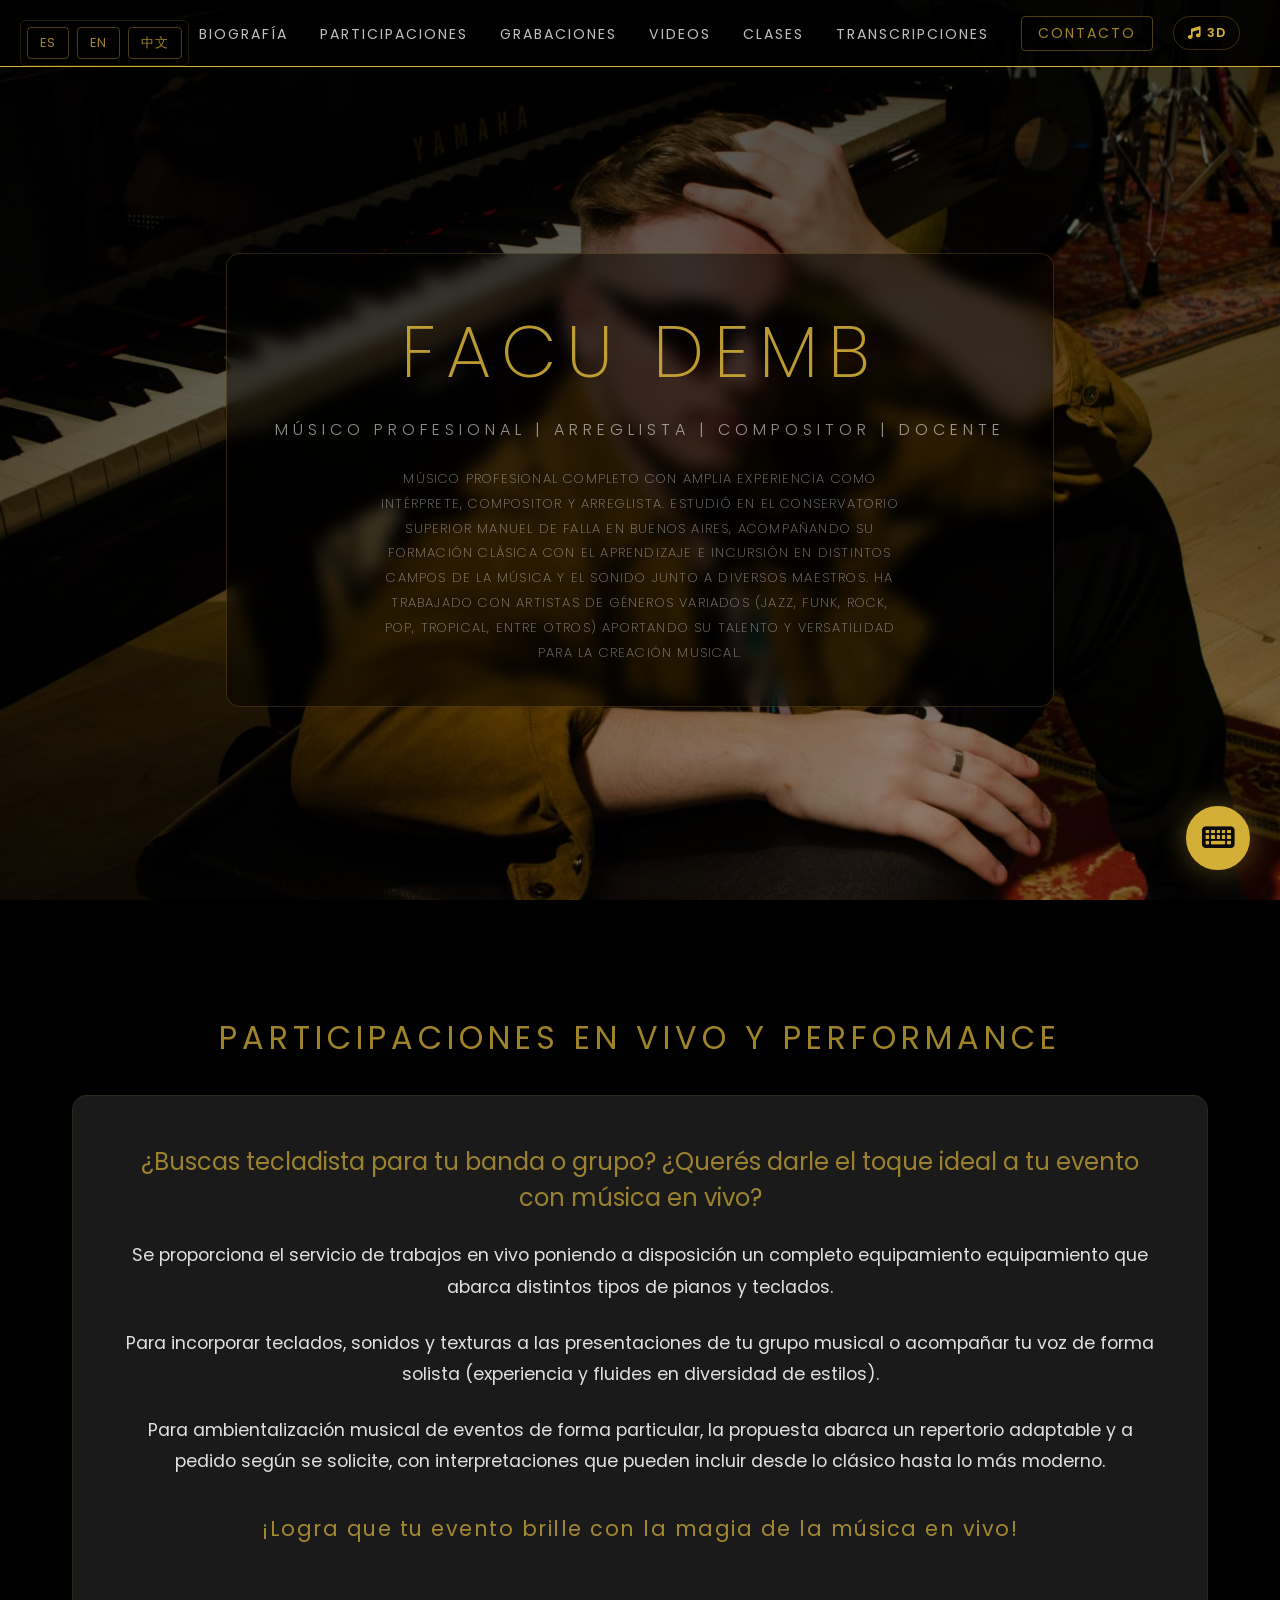
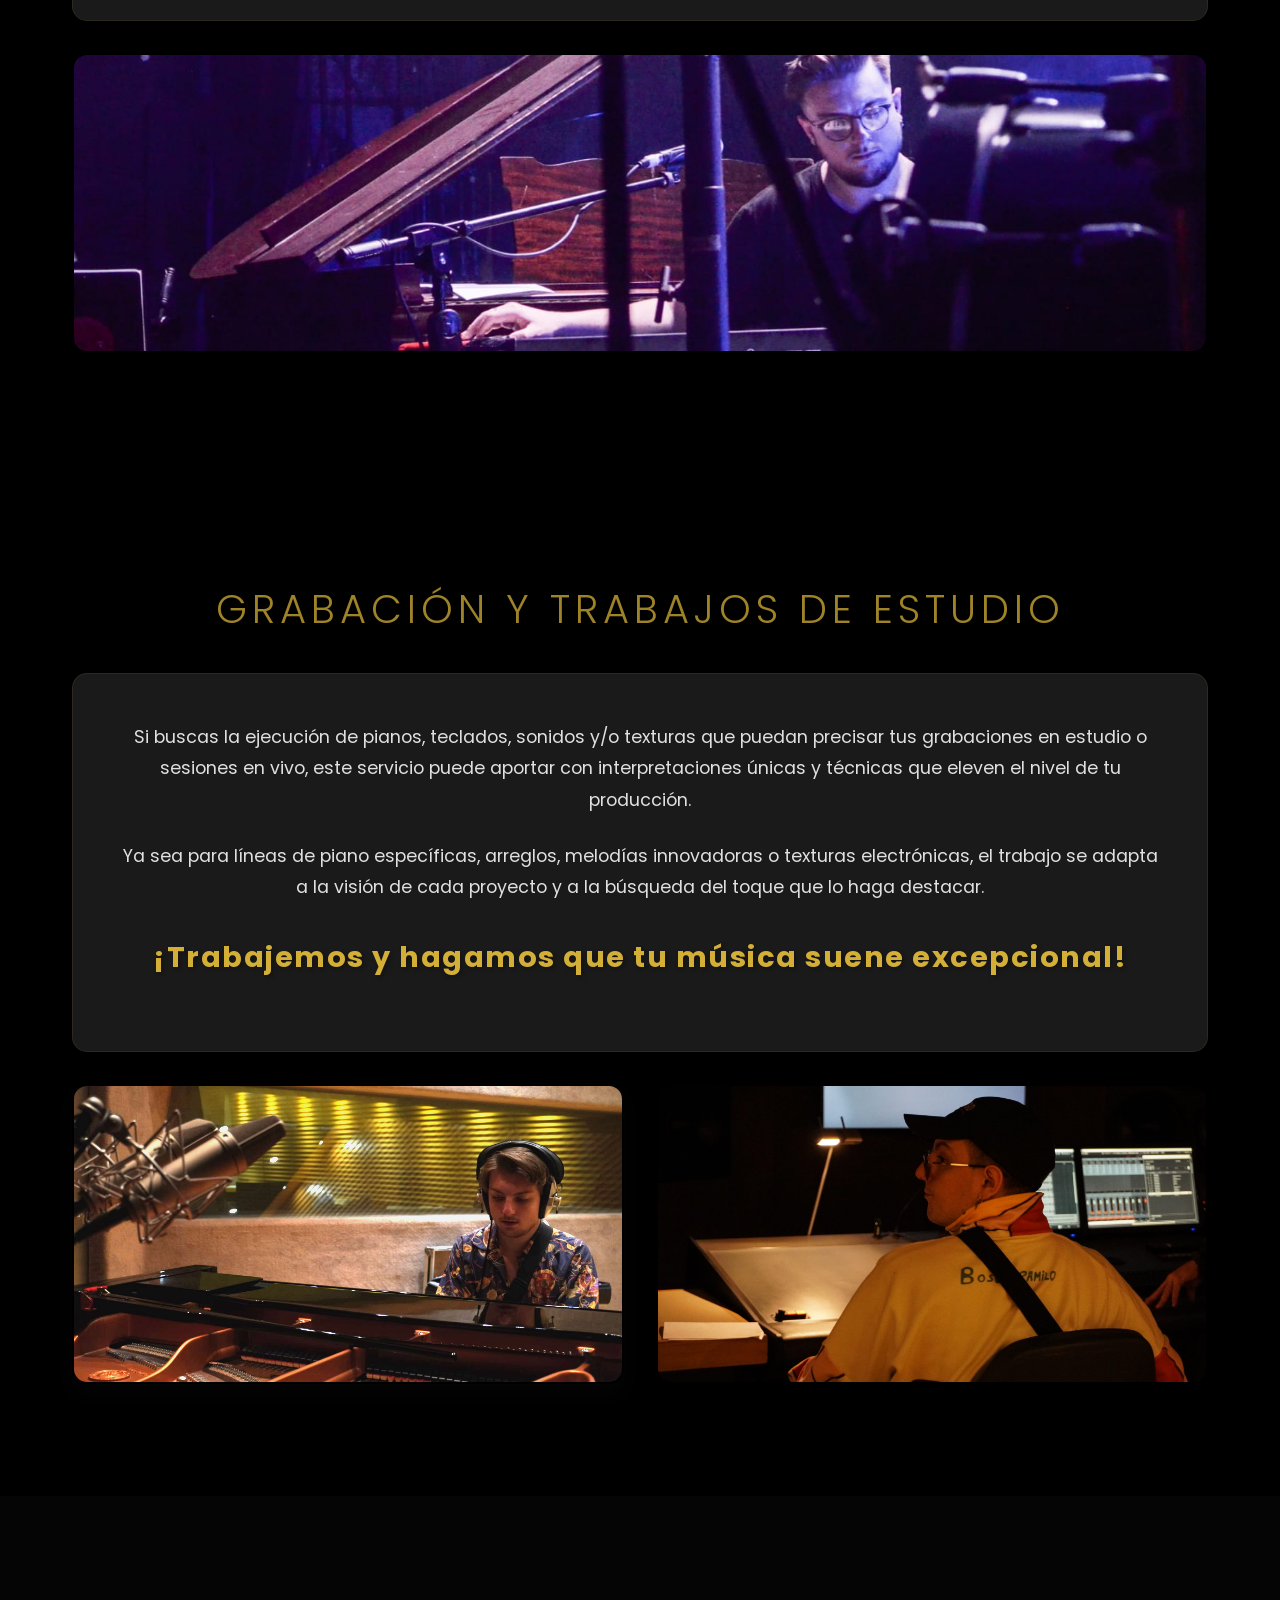
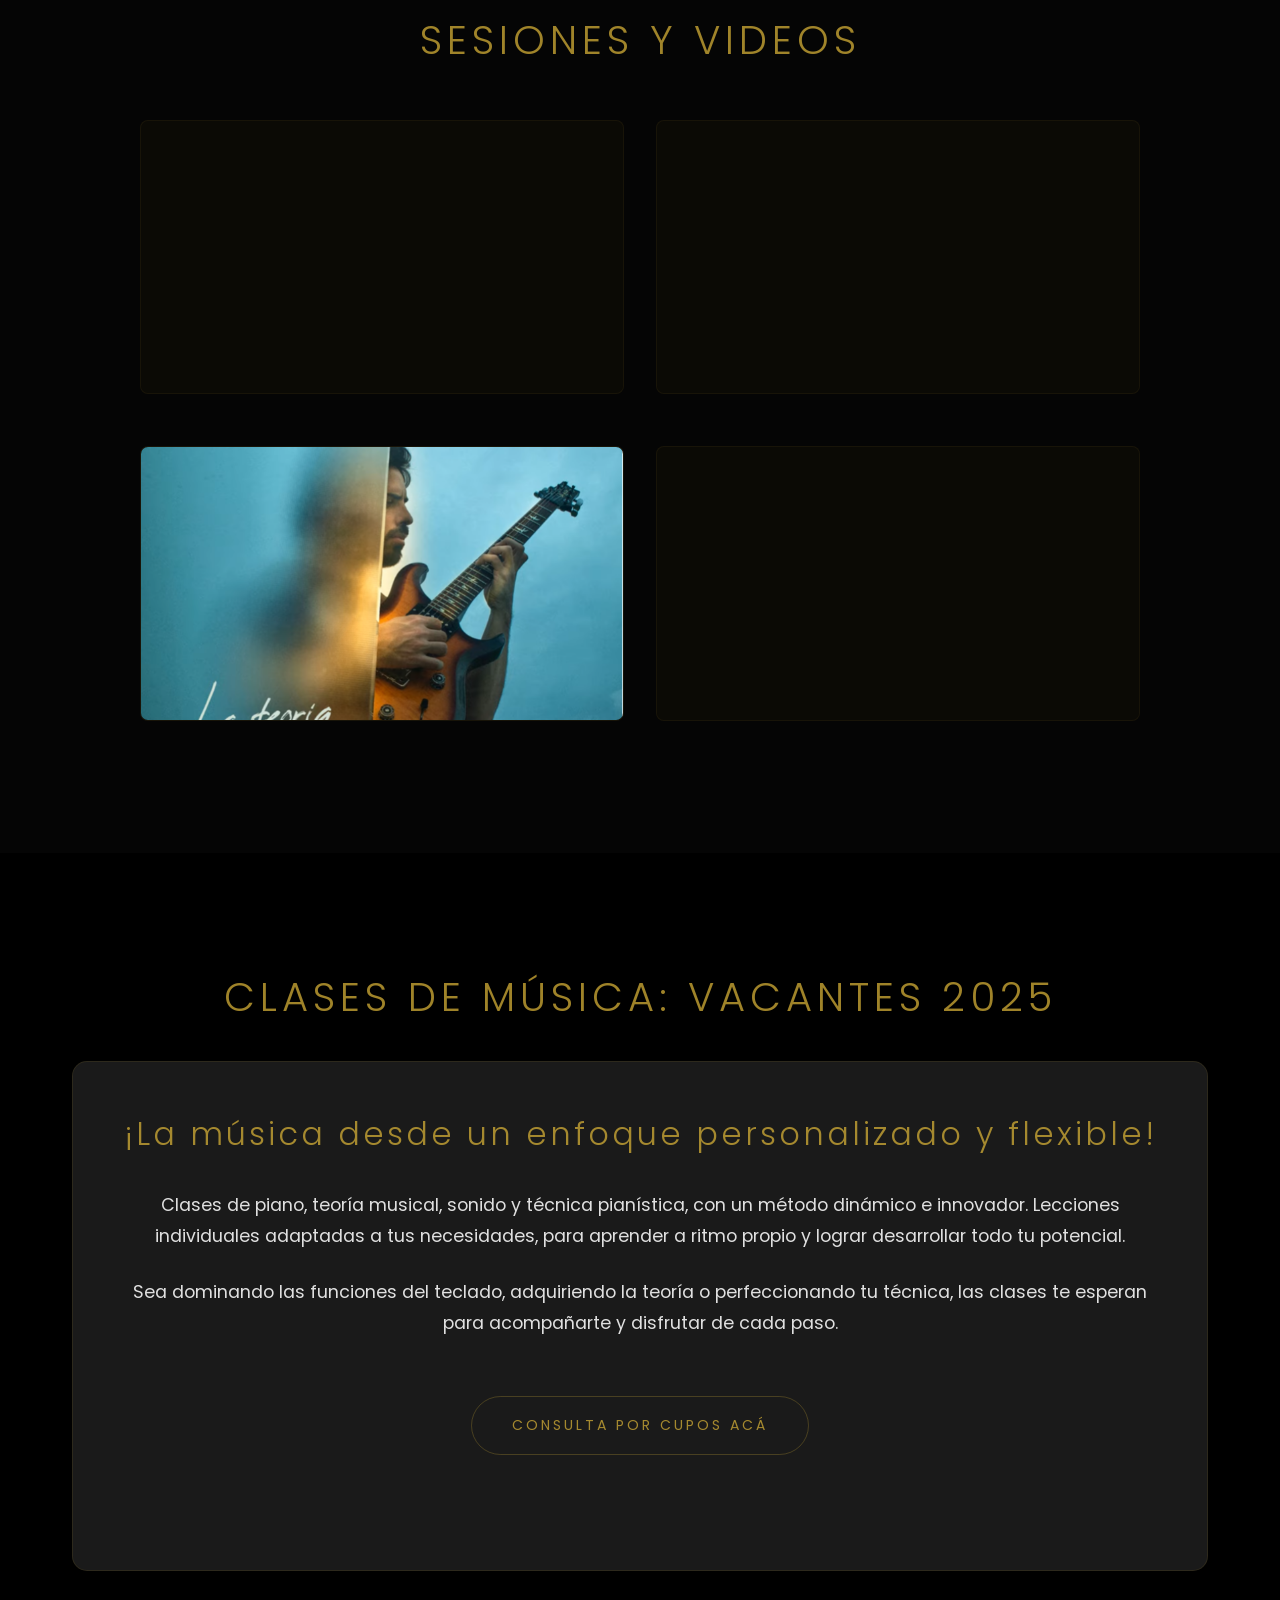
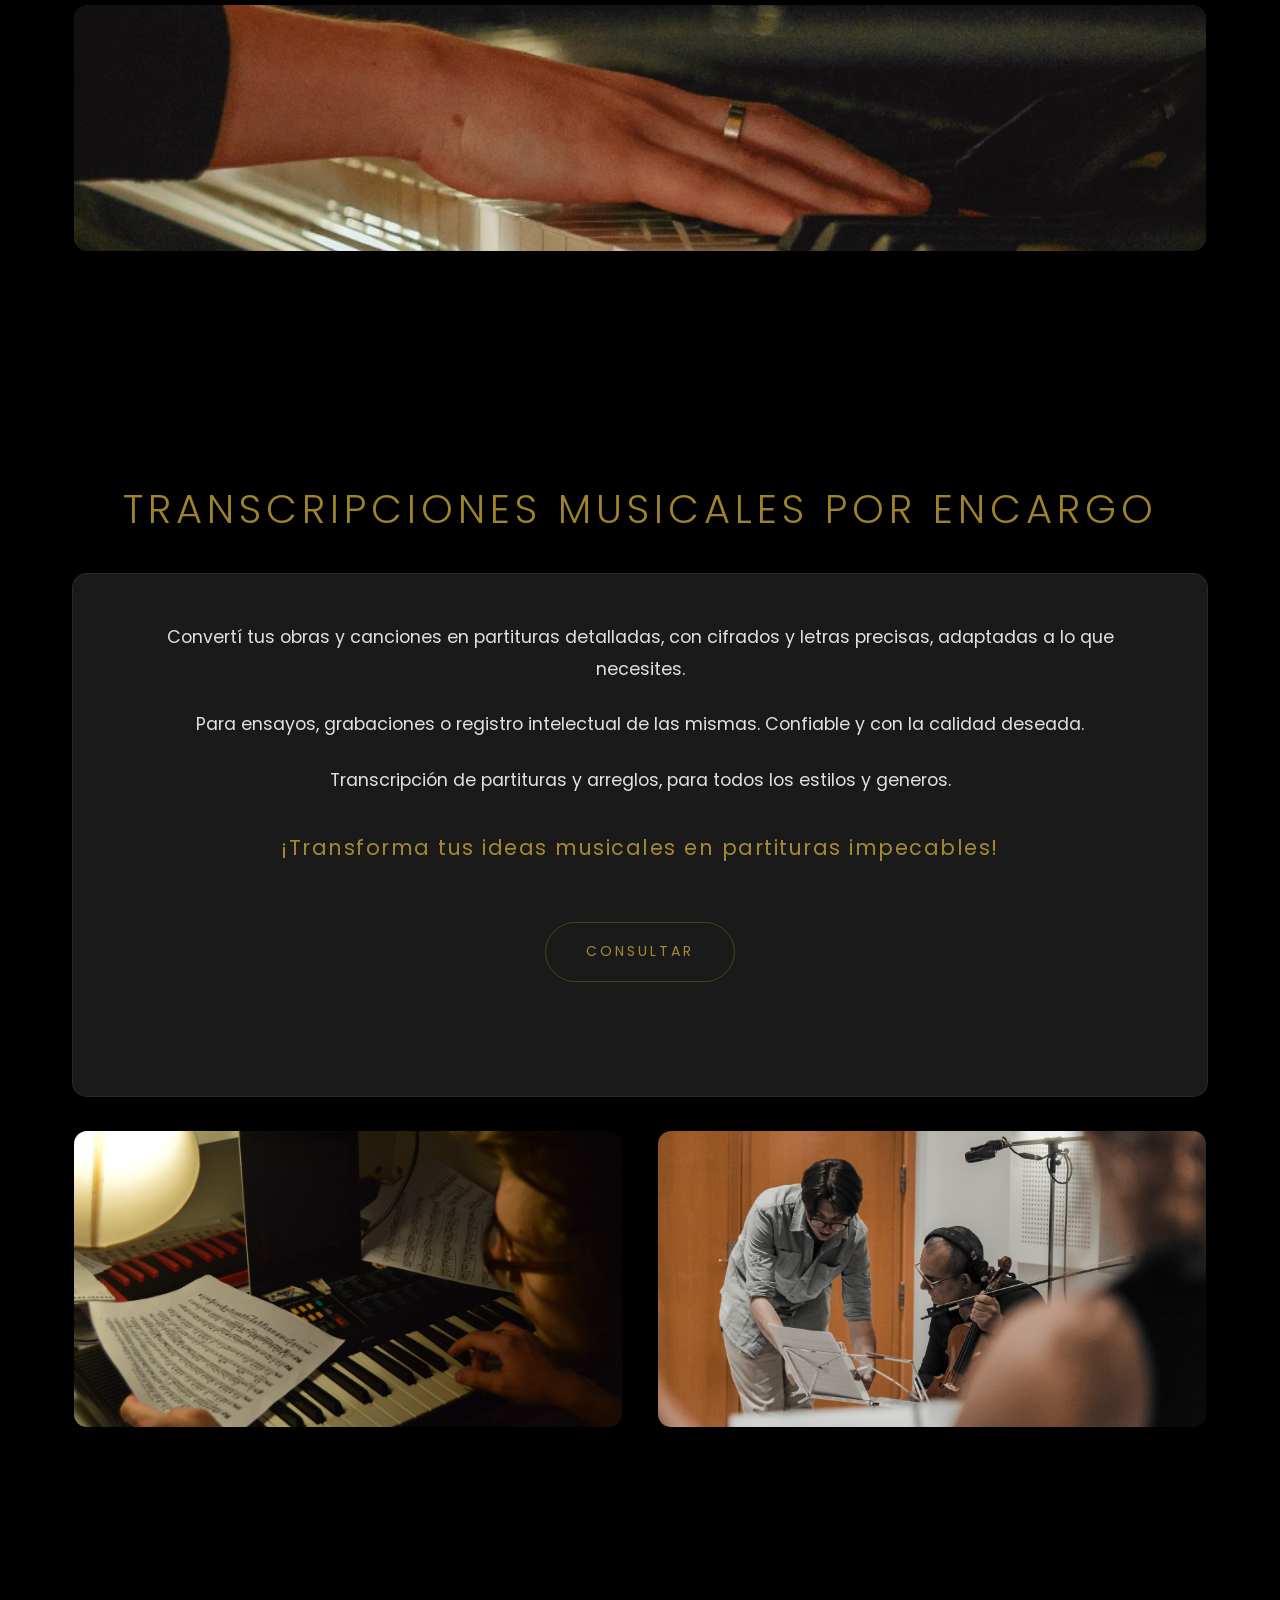
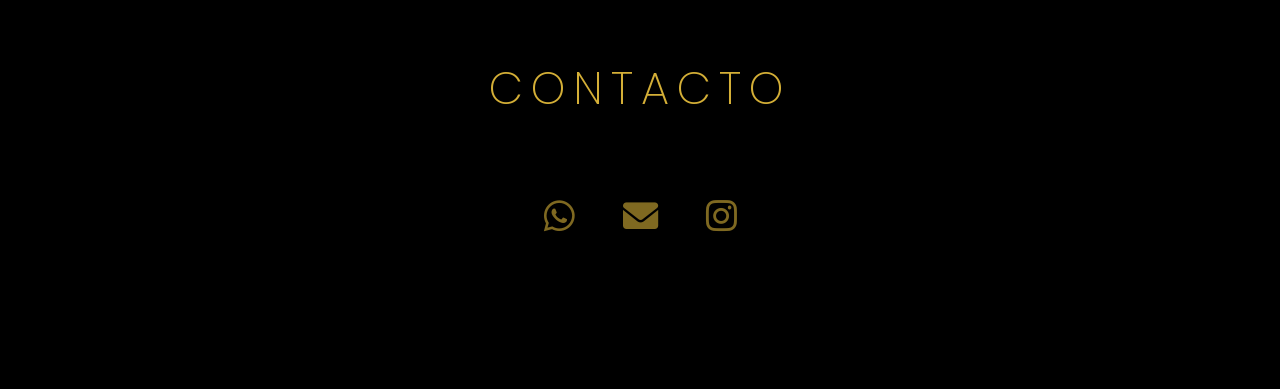
==== commit ec32b728: "Mejorado lo de contacto" ====
--- a/index.html
+++ b/index.html
@@ -146,23 +146,19 @@
 
     <section id="contacto">
         <div class="container">
-            <h2 data-translate="contact" style="font-size:3rem; color:var(--accent-color); letter-spacing:6px; font-weight:300;">Contacto</h2>
+            <h2 data-translate="contact" style="font-size:2.8rem; color:var(--accent-color); letter-spacing:8px; font-weight:200; margin-bottom:1.5rem;">Contacto</h2>
             <div class="contact-info">
-                <h3 style="color: var(--accent-color); font-size: 2rem; margin-bottom: 2rem; font-weight: 300; letter-spacing: 4px;" data-translate="lets-connect">¡Conectemos!</h3>
-                <p>
+                <div class="contact-row">
                     <a href="https://wa.me/5491139264111?text=Hola%20Facu,%20me%20gustaría%20obtener%20más%20información" 
                        target="_blank" 
-                       class="whatsapp-link">
-                        <i class="fab fa-whatsapp"></i> 
-                        <span data-translate="contact-whatsapp">Contactar por WhatsApp</span>
-                        <span class="phone-number">+5491139264111</span>
-                    </a>
-                </p>
-                <p><i class="fas fa-envelope"></i> fademib.musica@gmail.com</p>
-                <div class="social-links">
-                    <a href="https://www.instagram.com/facu_demb" target="_blank" class="instagram-btn" title="Seguime en Instagram">
+                       class="contact-icon-link" title="WhatsApp">
+                        <i class="fab fa-whatsapp"></i>
+                    </a>
+                    <a href="mailto:fademib.musica@gmail.com" class="contact-icon-link" title="Email">
+                        <i class="fas fa-envelope"></i>
+                    </a>
+                    <a href="https://www.instagram.com/facu_demb" target="_blank" class="contact-icon-link" title="Instagram">
                         <i class="fab fa-instagram"></i>
-                        <span>Seguime en Instagram</span>
                     </a>
                 </div>
             </div>
@@ -175,7 +171,7 @@
 
     <!-- Piano Icon (blinking bottom-right) -->
     <div id="piano-fab" title="Abrir Piano">
-        <i class="fas fa-piano-keyboard"></i>
+        <i class="fas fa-keyboard"></i>
     </div>
 
     <!-- Piano Modal -->
@@ -186,10 +182,8 @@
             <div class="preset-buttons">
                 <button class="preset-btn active" data-preset="piano">Piano</button>
                 <button class="preset-btn" data-preset="epiano">E.Piano</button>
-                <button class="preset-btn" data-preset="organ">Órgano</button>
                 <button class="preset-btn" data-preset="strings">Cuerdas</button>
                 <button class="preset-btn" data-preset="synth">Synth</button>
-                <button class="preset-btn" data-preset="pad">Pad</button>
             </div>
             <div class="piano-container">
                 <div class="piano-keyboard" id="piano-keyboard">
--- a/style.css
+++ b/style.css
@@ -237,52 +237,35 @@
 
 .contact-info {
     text-align: center;
-    margin-top: 3rem;
-    padding: 4rem 2rem;
+    margin-top: 2rem;
+    padding: 2rem;
     background: transparent;
-    border-radius: 15px;
+    border-radius: 0;
     box-shadow: none;
-    border: 1px solid rgba(212, 175, 55, 0.08);
-    word-wrap: break-word;
-    overflow-wrap: break-word;
-}
-
-.contact-info p {
-    font-size: 1.1rem;
-    margin: 1.3rem 0;
-    padding: 0 1rem;
-    opacity: 0.7;
-    font-weight: 300;
-    letter-spacing: 1px;
-}
-
-.contact-info p i {
-    margin-right: 0.5rem;
-    opacity: 0.6;
-}
-
-.social-links {
+    border: none;
+}
+
+.contact-row {
     display: flex;
     justify-content: center;
-    gap: 2rem;
-    margin-top: 2rem;
-}
-
-.social-links a {
+    align-items: center;
+    gap: 3rem;
+}
+
+.contact-icon-link {
+    color: rgba(212, 175, 55, 0.6);
+    font-size: 2.2rem;
+    transition: all 0.3s ease;
+    text-decoration: none;
+}
+
+.contact-icon-link:hover {
     color: var(--accent-color);
-    font-size: 3.5rem;
-    transition: all 0.3s ease;
-    padding: 1.5rem;
-    border-radius: 50%;
-    background: transparent;
-    margin: 0 1rem;
-}
-
-.social-links a:hover {
-    color: #ffffff;
-    background: rgba(212, 175, 55, 0.15);
-    transform: translateY(-5px) scale(1.1);
-    box-shadow: 0 8px 25px rgba(212, 175, 55, 0.3);
+    transform: translateY(-3px) scale(1.1);
+}
+
+.contact-info p {
+    display: none;
 }
 
 .image-gallery {
@@ -413,45 +396,6 @@
     color: rgba(212, 175, 55, 0.9);
     border-color: rgba(212, 175, 55, 0.5);
     transform: scale(1.05);
-}
-
-.whatsapp-link {
-    color: white;
-    text-decoration: none;
-    display: inline-flex;
-    align-items: center;
-    gap: 12px;
-    padding: 14px 28px;
-    background: linear-gradient(135deg, #25D366, #128C7E);
-    border: none;
-    border-radius: 50px;
-    transition: all 0.3s ease;
-    flex-wrap: nowrap;
-    width: auto;
-    justify-content: center;
-    font-weight: 500;
-    font-size: 1.1rem;
-    box-shadow: 0 4px 15px rgba(37, 211, 102, 0.3);
-}
-
-.whatsapp-link:hover {
-    transform: translateY(-3px);
-    box-shadow: 0 6px 25px rgba(37, 211, 102, 0.45);
-}
-
-.whatsapp-link i {
-    color: white;
-    font-size: 1.4em;
-}
-
-.whatsapp-link span {
-    color: white;
-}
-
-.phone-number {
-    font-size: 0.9em;
-    opacity: 0.9;
-    margin-left: 8px;
 }
 
 /* Header y Navegación */
@@ -883,92 +827,8 @@
     }
 }
 
-@media (max-width: 768px) {
-    .whatsapp-link {
-        padding: 10px 15px;
-        font-size: 0.9em;
-        flex-direction: row;
-        width: 100%;
-        max-width: 300px;
-        margin: 0 auto;
-    }
-
-    .whatsapp-link i {
-        font-size: 1.3em;
-    }
-
-    .phone-number {
-        font-size: 0.85em;
-    }
-}
-
-@media (max-width: 480px) {
-    .whatsapp-link {
-        flex-direction: column;
-        gap: 8px;
-        padding: 12px;
-        text-align: center;
-    }
-
-    .whatsapp-link i {
-        font-size: 1.5em;
-    }
-
-    .phone-number {
-        font-size: 0.8em;
-        margin-left: 0;
-    }
-}
 .brightened{
     filter: brightness(2.6);
-}
-
-/* ========== Instagram Button (clean, minimal, zero radius) ========== */
-.instagram-btn {
-    color: rgba(212, 175, 55, 0.7);
-    text-decoration: none;
-    display: inline-flex;
-    align-items: center;
-    gap: 10px;
-    padding: 10px 0;
-    background: transparent;
-    border: none;
-    border-bottom: 1px solid rgba(212, 175, 55, 0.2);
-    border-radius: 0;
-    transition: all 0.3s ease;
-    font-weight: 300;
-    font-size: 0.9rem;
-    letter-spacing: 2px;
-    text-transform: uppercase;
-}
-
-.instagram-btn:hover {
-    color: rgba(212, 175, 55, 0.95);
-    border-bottom-color: rgba(212, 175, 55, 0.5);
-    transform: none;
-    gap: 14px;
-    background: transparent;
-    box-shadow: none;
-}
-
-.instagram-btn i {
-    font-size: 1.2em;
-    color: rgba(212, 175, 55, 0.7);
-    transition: all 0.3s ease;
-}
-
-.instagram-btn:hover i {
-    color: rgba(212, 175, 55, 0.95);
-    transform: scale(1.1);
-}
-
-.instagram-btn span {
-    color: rgba(212, 175, 55, 0.7);
-    transition: all 0.3s ease;
-}
-
-.instagram-btn:hover span {
-    color: rgba(212, 175, 55, 0.95);
 }
 
 /* ========== Rain Notes Canvas ========== */
@@ -987,34 +847,35 @@
     position: fixed;
     bottom: 30px;
     right: 30px;
-    width: 56px;
-    height: 56px;
+    width: 64px;
+    height: 64px;
     border-radius: 50%;
-    background: rgba(212, 175, 55, 0.12);
-    color: var(--accent-color);
-    border: 1px solid rgba(212, 175, 55, 0.4);
+    background: var(--accent-color);
+    color: #0a0a0a;
+    border: 2px solid var(--accent-color);
     display: flex;
     align-items: center;
     justify-content: center;
-    font-size: 1.5rem;
+    font-size: 1.8rem;
     cursor: pointer;
     z-index: 999;
+    box-shadow: 0 0 30px rgba(212, 175, 55, 0.4);
     transition: all 0.3s ease;
-    animation: piano-blink 1.2s ease-in-out infinite;
+    animation: piano-fab-blink 1s ease-in-out infinite;
 }
 
 #piano-fab:hover {
-    background: rgba(212, 175, 55, 0.2);
-    border-color: var(--accent-color);
-    color: white;
+    background: #ffffff;
+    color: #0a0a0a;
+    border-color: #ffffff;
     transform: scale(1.15);
-    box-shadow: 0 0 30px rgba(212, 175, 55, 0.3);
+    box-shadow: 0 0 50px rgba(212, 175, 55, 0.6);
     animation: none;
 }
 
-@keyframes piano-blink {
-    0%, 100% { opacity: 0.6; box-shadow: 0 0 0 rgba(212, 175, 55, 0); }
-    50% { opacity: 1; box-shadow: 0 0 25px rgba(212, 175, 55, 0.25); border-color: var(--accent-color); }
+@keyframes piano-fab-blink {
+    0%, 100% { opacity: 1; box-shadow: 0 0 30px rgba(212, 175, 55, 0.4); }
+    50% { opacity: 0.85; box-shadow: 0 0 15px rgba(212, 175, 55, 0.15); }
 }
 
 /* ========== Piano Modal ========== */
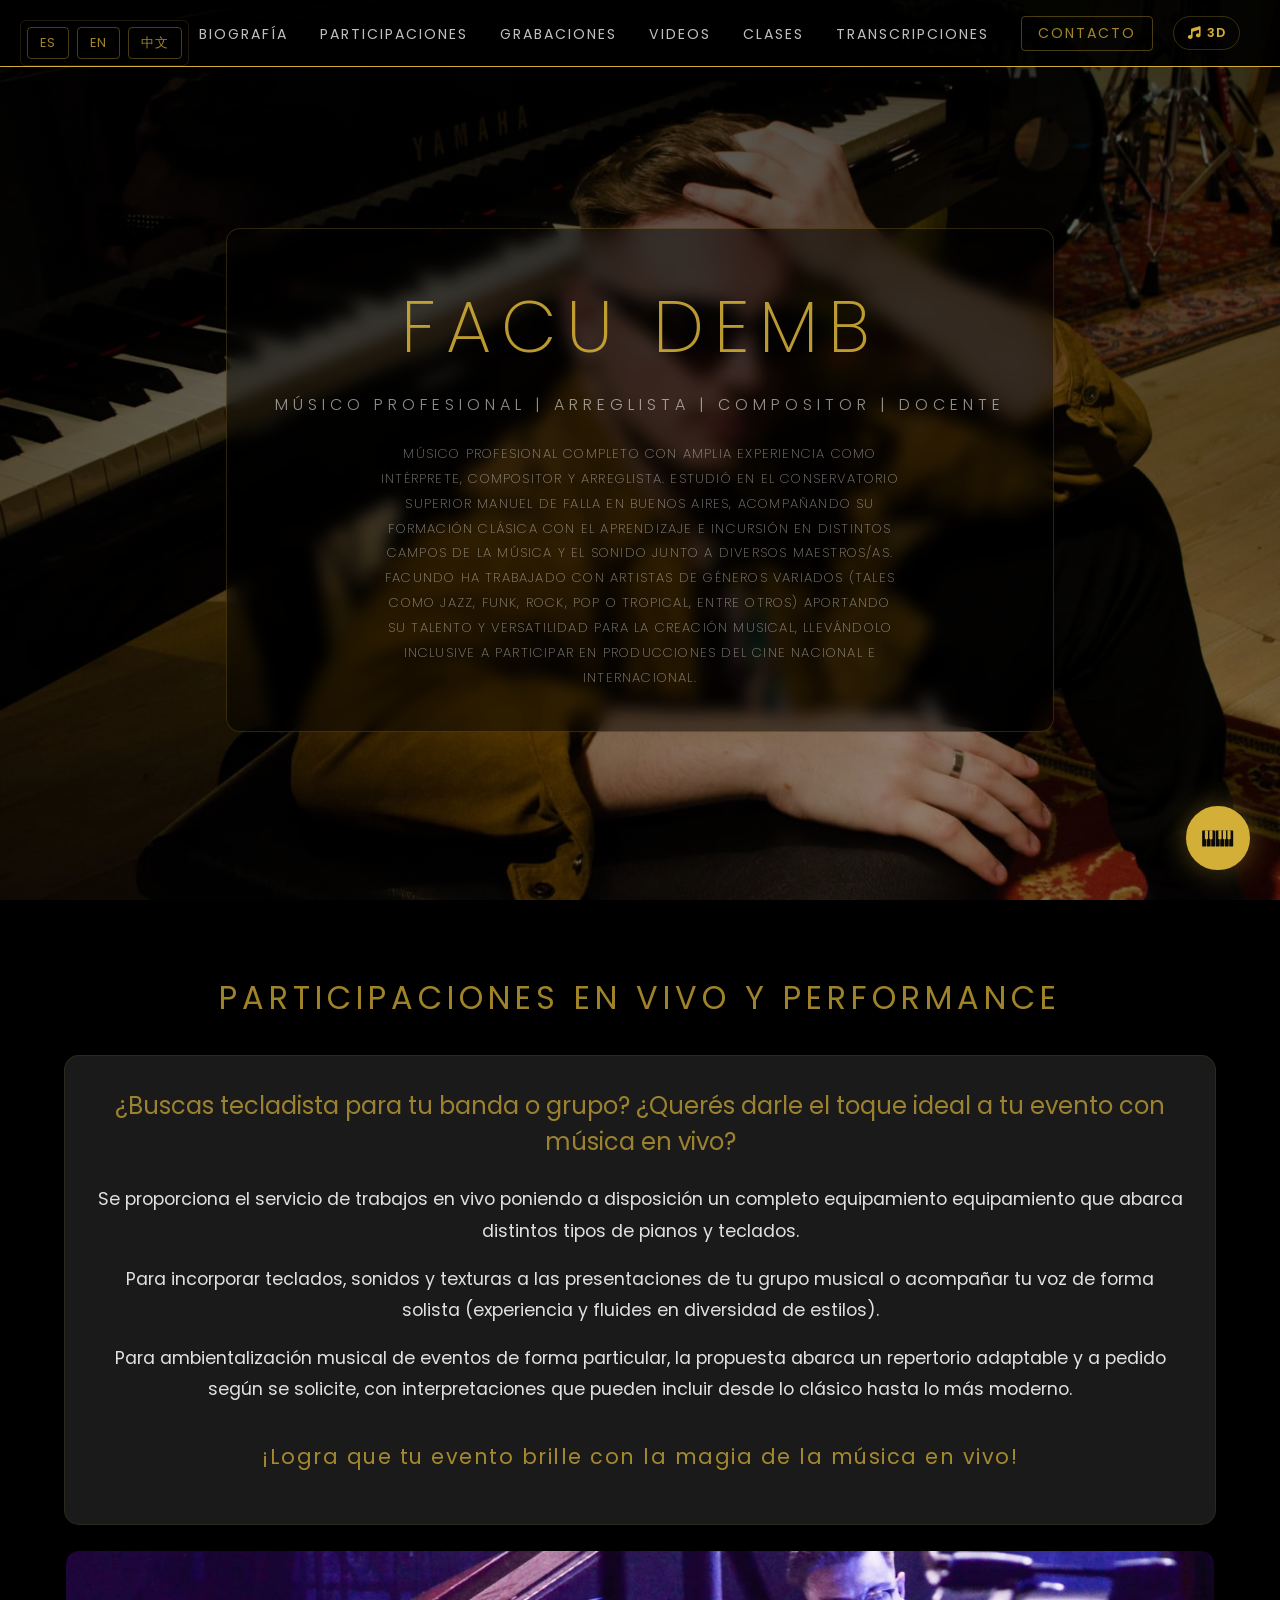
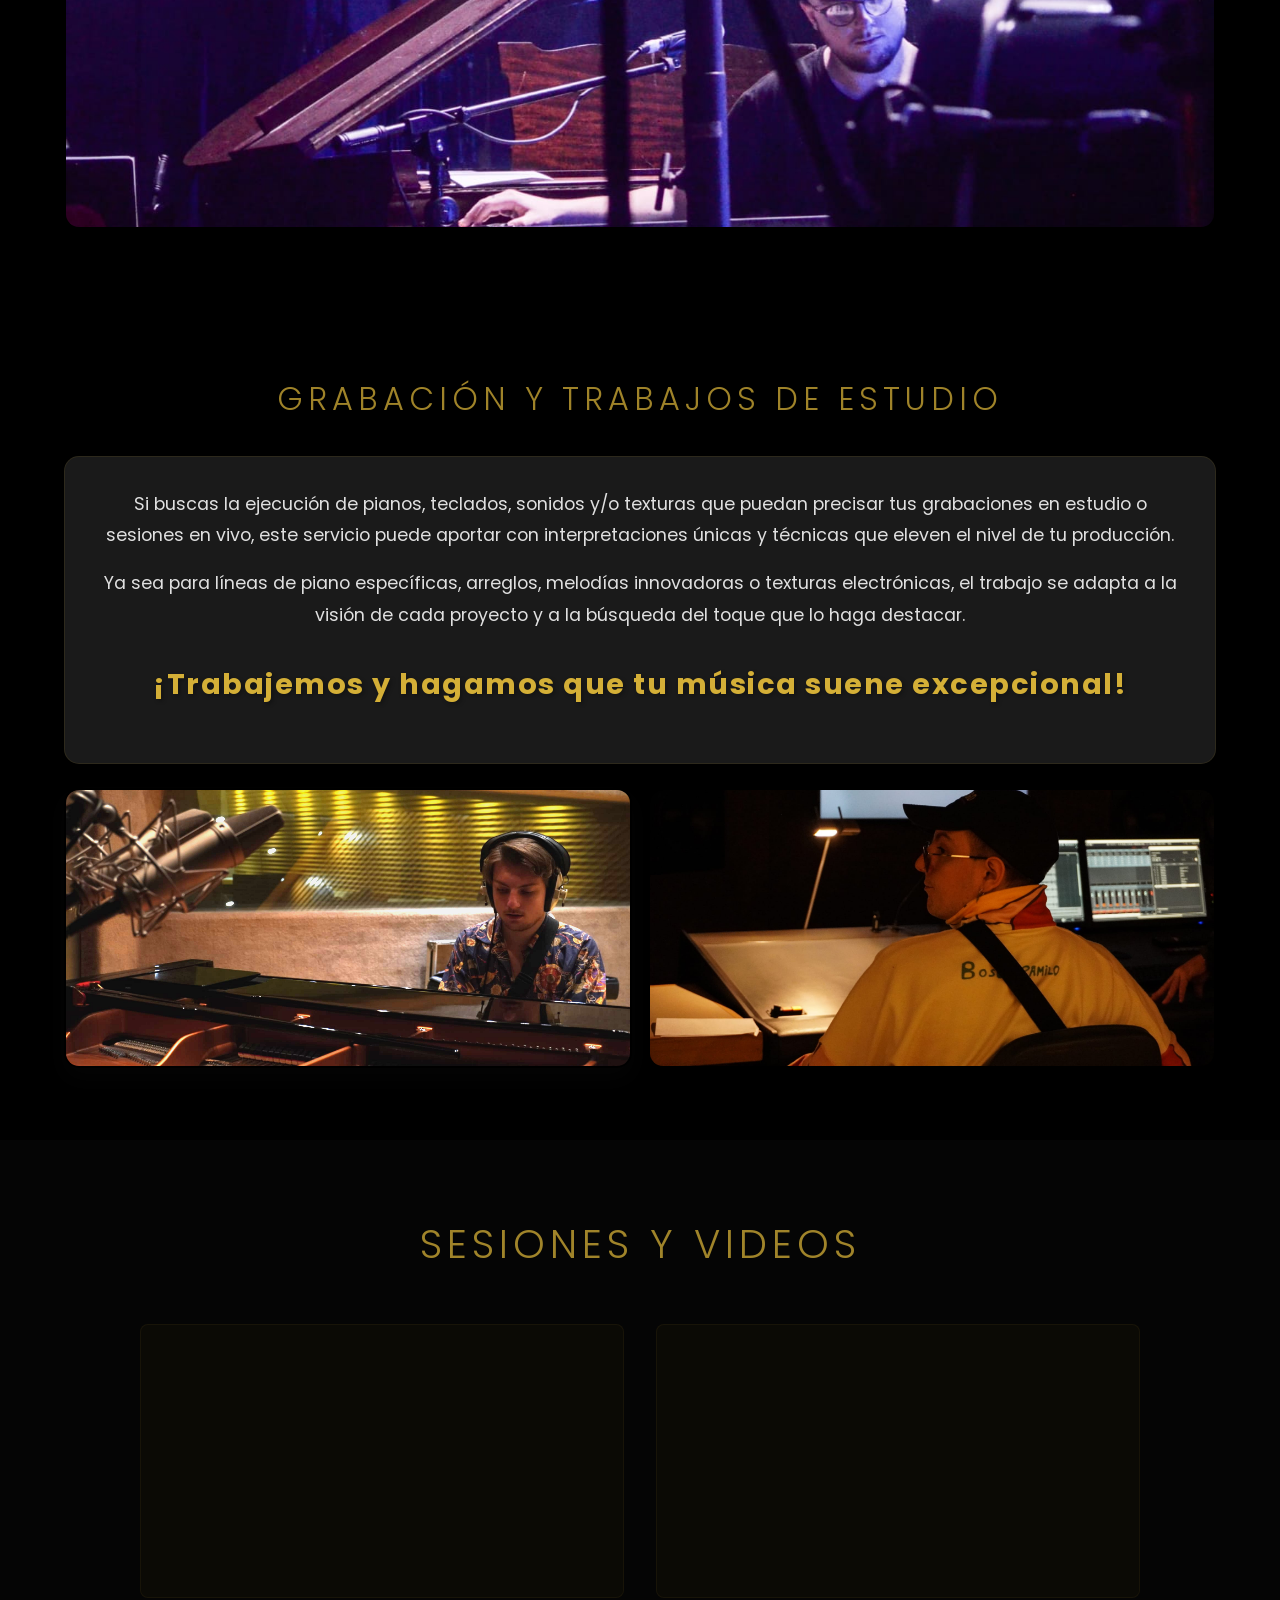
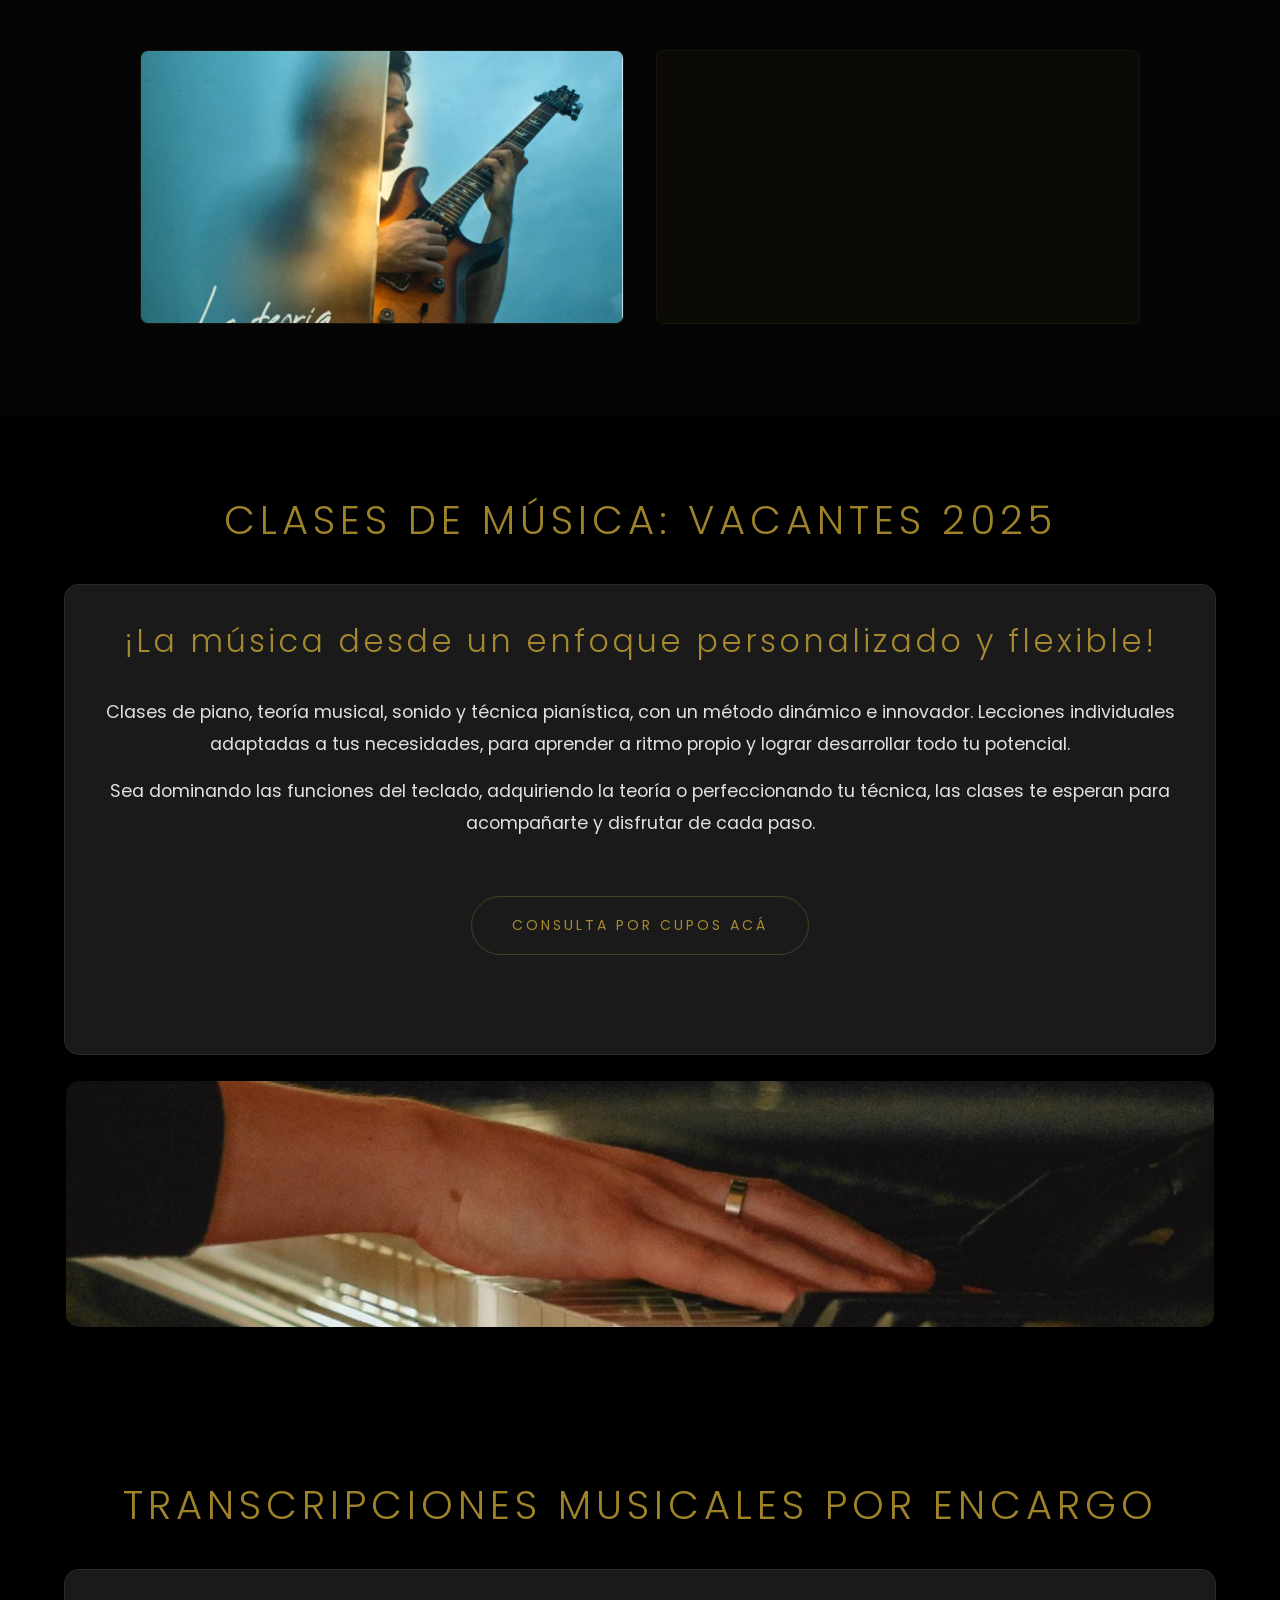
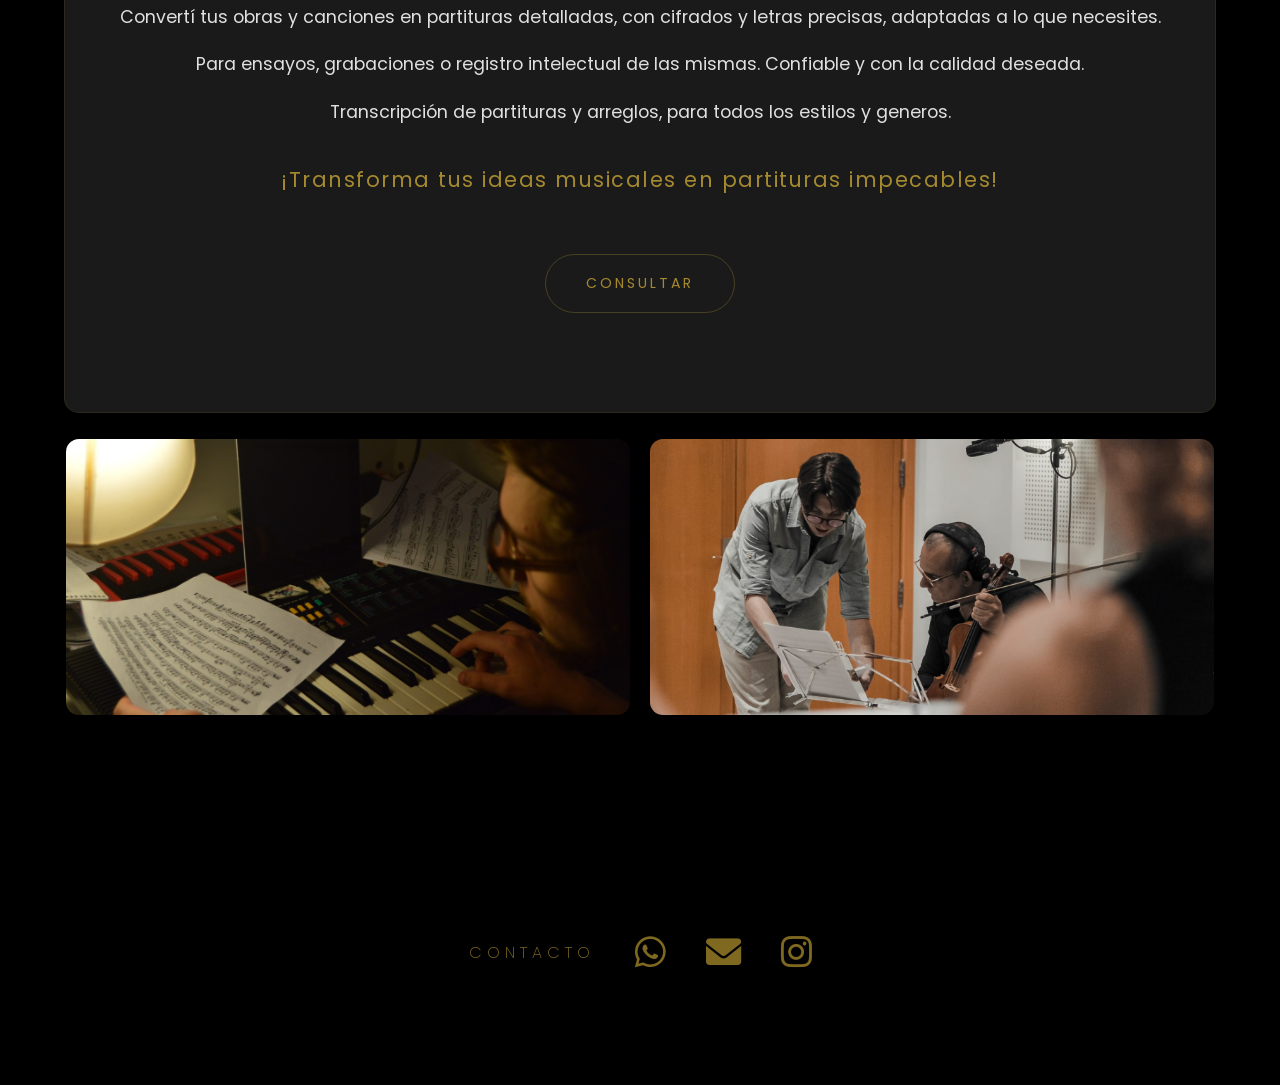
==== commit a0fb176e: "Ahora ya parece un piano al menos" ====
--- a/index.html
+++ b/index.html
@@ -46,9 +46,9 @@
     <div class="hero" id="hero" style="background-image: url('img/img7.jfif');">
         <div class="hero-content">
             <h1>Facu Demb</h1>
-            <p class="subtitle">Músico Profesional | Arreglista | Compositor | Docente</p>
+            <p class="subtitle" data-translate="profession">Músico Profesional | Arreglista | Compositor | Docente</p>
             <div class="hero-bio">
-                <p>Músico profesional completo con amplia experiencia como intérprete, compositor y arreglista. Estudió en el Conservatorio Superior Manuel de Falla en Buenos Aires, acompañando su formación clásica con el aprendizaje e incursión en distintos campos de la música y el sonido junto a diversos maestros. Ha trabajado con artistas de géneros variados (Jazz, funk, rock, pop, tropical, entre otros) aportando su talento y versatilidad para la creación musical.</p>
+                <p data-translate="bio">Músico profesional completo con amplia experiencia como intérprete, compositor y arreglista. Estudió en el Conservatorio Superior Manuel de Falla en Buenos Aires, acompañando su formación clásica con el aprendizaje e incursión en distintos campos de la música y el sonido junto a diversos maestros. Ha trabajado con artistas de géneros variados (Jazz, funk, rock, pop, tropical, entre otros) aportando su talento y versatilidad para la creación musical.</p>
             </div>
         </div>
     </div>
@@ -146,9 +146,9 @@
 
     <section id="contacto">
         <div class="container">
-            <h2 data-translate="contact" style="font-size:2.8rem; color:var(--accent-color); letter-spacing:8px; font-weight:200; margin-bottom:1.5rem;">Contacto</h2>
             <div class="contact-info">
                 <div class="contact-row">
+                    <span class="contact-label" data-translate="contact">Contacto</span>
                     <a href="https://wa.me/5491139264111?text=Hola%20Facu,%20me%20gustaría%20obtener%20más%20información" 
                        target="_blank" 
                        class="contact-icon-link" title="WhatsApp">
@@ -171,7 +171,22 @@
 
     <!-- Piano Icon (blinking bottom-right) -->
     <div id="piano-fab" title="Abrir Piano">
-        <i class="fas fa-keyboard"></i>
+        <svg viewBox="0 0 40 24" width="32" height="19" fill="none">
+            <!-- White keys C D E F G A B -->
+            <rect x="0" y="2" width="5" height="20" rx="0.5" fill="#0a0a0a" stroke="none"/>
+            <rect x="5.7" y="2" width="5" height="20" rx="0.5" fill="#0a0a0a" stroke="none"/>
+            <rect x="11.4" y="2" width="5" height="20" rx="0.5" fill="#0a0a0a" stroke="none"/>
+            <rect x="17.1" y="2" width="5" height="20" rx="0.5" fill="#0a0a0a" stroke="none"/>
+            <rect x="22.8" y="2" width="5" height="20" rx="0.5" fill="#0a0a0a" stroke="none"/>
+            <rect x="28.5" y="2" width="5" height="20" rx="0.5" fill="#0a0a0a" stroke="none"/>
+            <rect x="34.2" y="2" width="5" height="20" rx="0.5" fill="#0a0a0a" stroke="none"/>
+            <!-- Black keys: grupo 2 (C#, D#) + grupo 3 (F#, G#, A#) -->
+            <rect x="3.4" y="2" width="4" height="11" rx="1" fill="#d4af37" stroke="none"/>
+            <rect x="9.1" y="2" width="4" height="11" rx="1" fill="#d4af37" stroke="none"/>
+            <rect x="20.5" y="2" width="4" height="11" rx="1" fill="#d4af37" stroke="none"/>
+            <rect x="26.2" y="2" width="4" height="11" rx="1" fill="#d4af37" stroke="none"/>
+            <rect x="31.9" y="2" width="4" height="11" rx="1" fill="#d4af37" stroke="none"/>
+        </svg>
     </div>
 
     <!-- Piano Modal -->
--- a/style.css
+++ b/style.css
@@ -108,11 +108,11 @@
 .container {
     max-width: 1200px;
     margin: 0 auto;
-    padding: 2rem;
+    padding: 1.5rem;
 }
 
 section {
-    padding: 5rem 0;
+    padding: 3rem 0;
     position: relative;
 }
 
@@ -139,6 +139,10 @@
     font-weight: 400;
 }
 
+#grabaciones h2 {
+    font-size: 2rem;
+}
+
 h3 {
     font-size: 1.5rem;
     color: rgba(212, 175, 55, 0.7);
@@ -156,7 +160,7 @@
 
 .service-card {
     background: var(--card-bg);
-    padding: 3rem;
+    padding: 2rem;
     border-radius: 15px;
     box-shadow: 0 10px 20px rgba(0,0,0,0.3);
     transition: transform 0.3s ease, box-shadow 0.3s ease;
@@ -167,7 +171,7 @@
 }
 
 .service-card p {
-    margin-bottom: 1.5rem;
+    margin-bottom: 1rem;
 }
 
 .service-card strong, 
@@ -249,7 +253,15 @@
     display: flex;
     justify-content: center;
     align-items: center;
-    gap: 3rem;
+    gap: 2.5rem;
+}
+
+.contact-label {
+    color: rgba(212, 175, 55, 0.6);
+    font-size: 1rem;
+    font-weight: 200;
+    letter-spacing: 5px;
+    text-transform: uppercase;
 }
 
 .contact-icon-link {
@@ -271,13 +283,13 @@
 .image-gallery {
     display: grid;
     grid-template-columns: repeat(auto-fit, minmax(300px, 1fr));
-    gap: 2rem;
-    margin-top: 2rem;
+    gap: 1rem;
+    margin-top: 1.5rem;
 }
 
 .gallery-image {
     width: 100%;
-    height: 300px;
+    height: 280px;
     object-fit: cover;
     border-radius: 15px;
     transition: transform 0.3s ease;
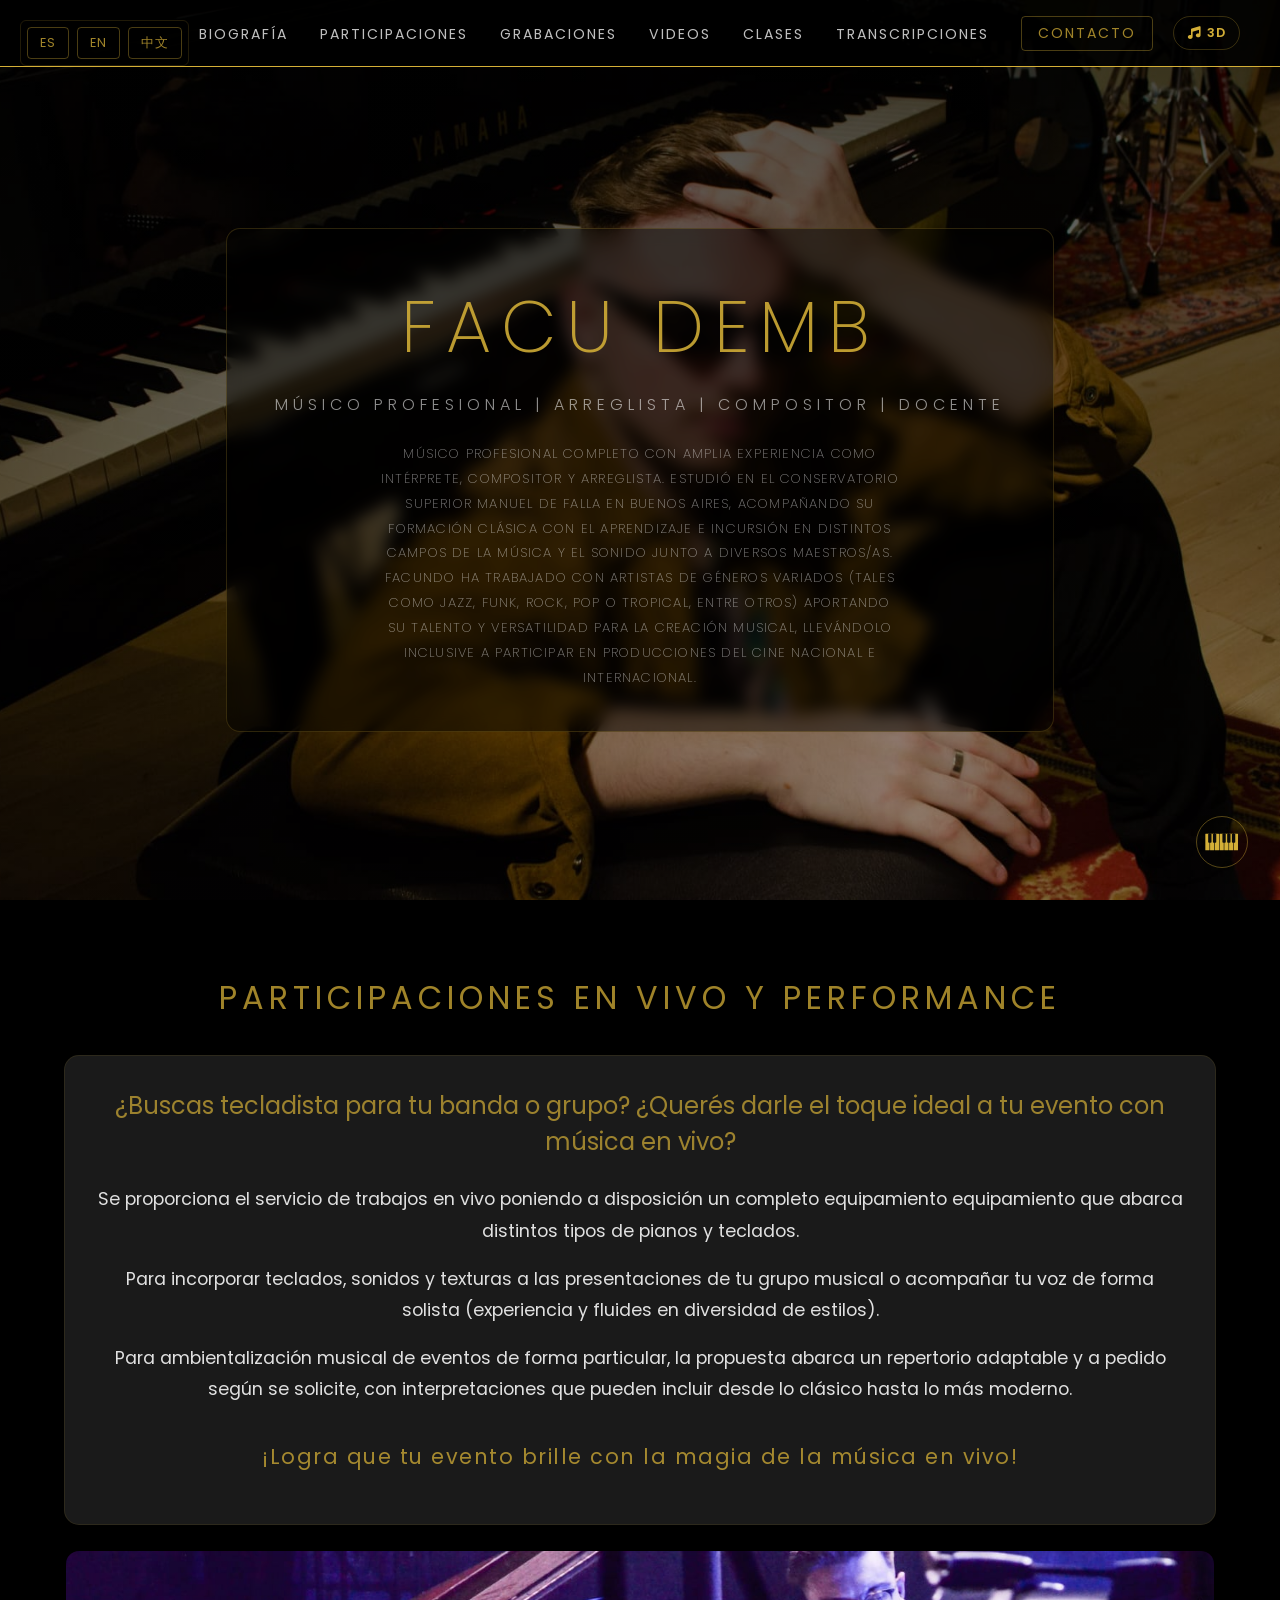
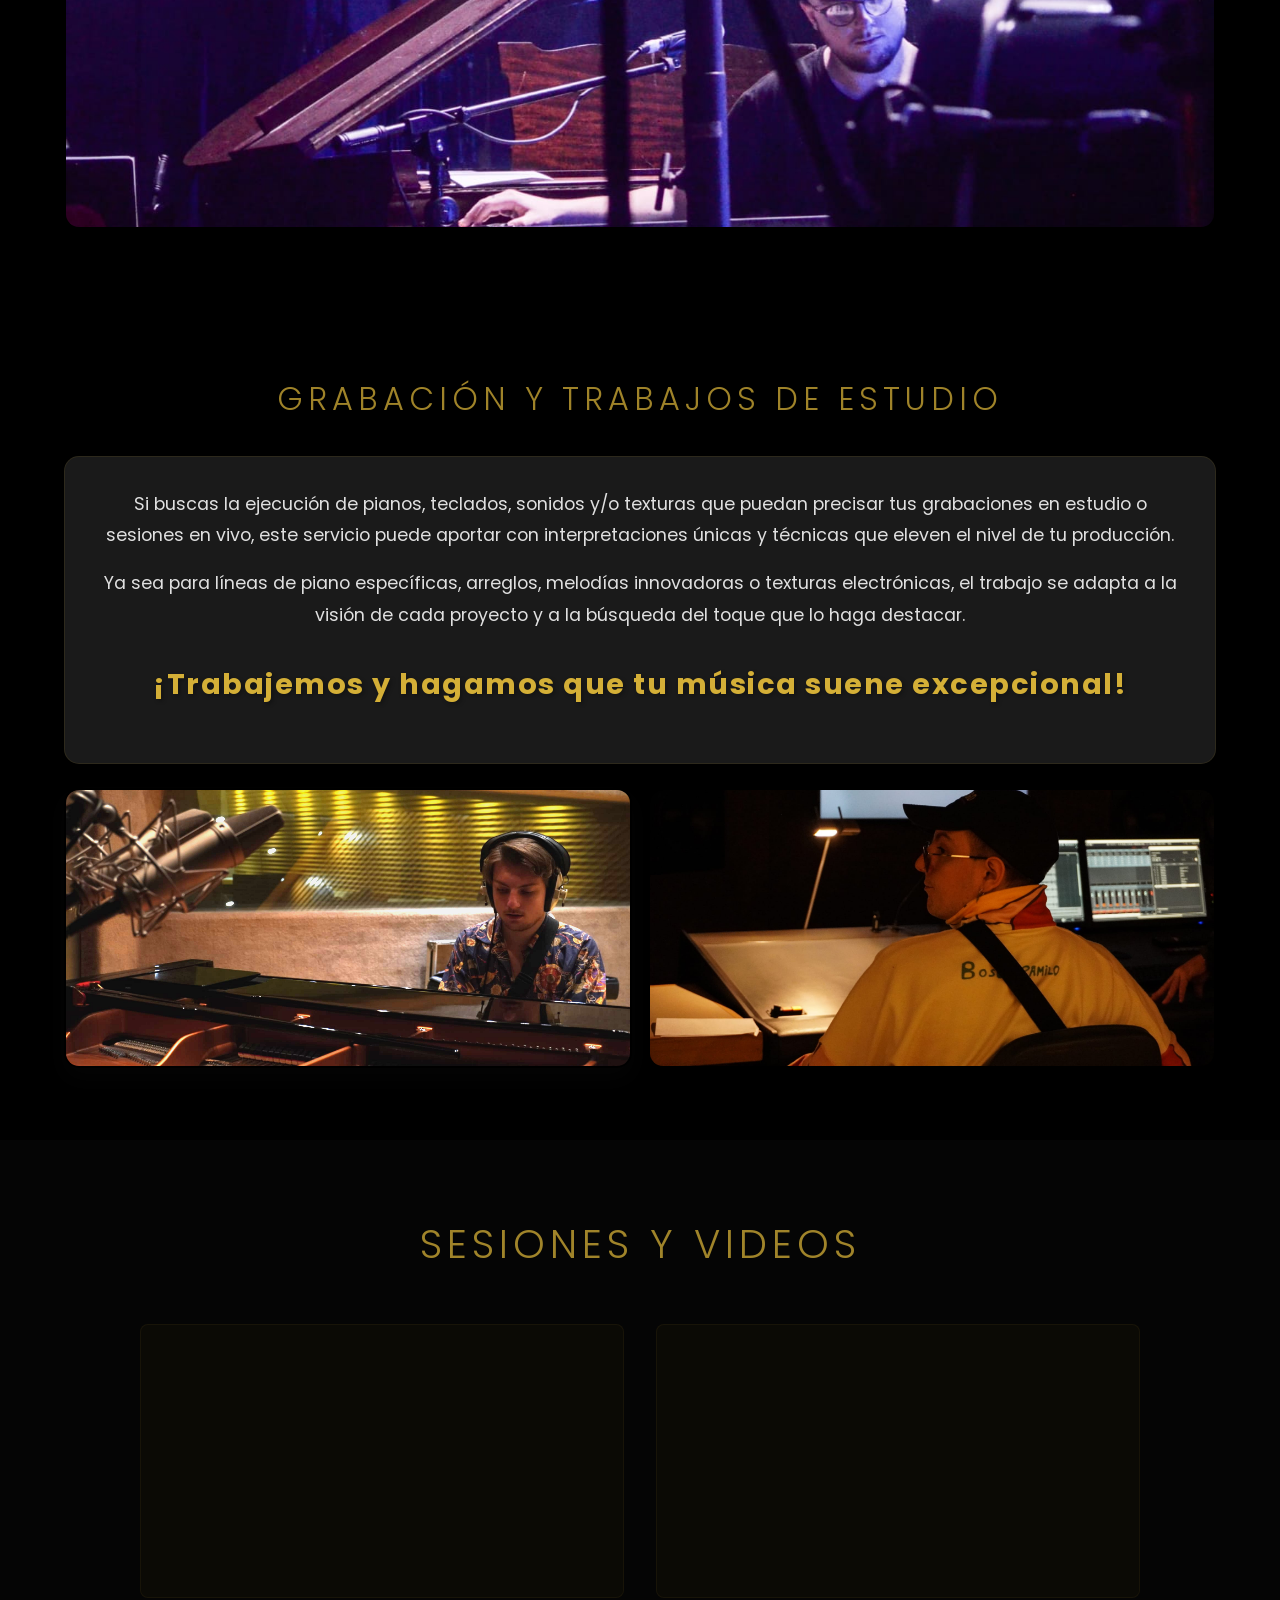
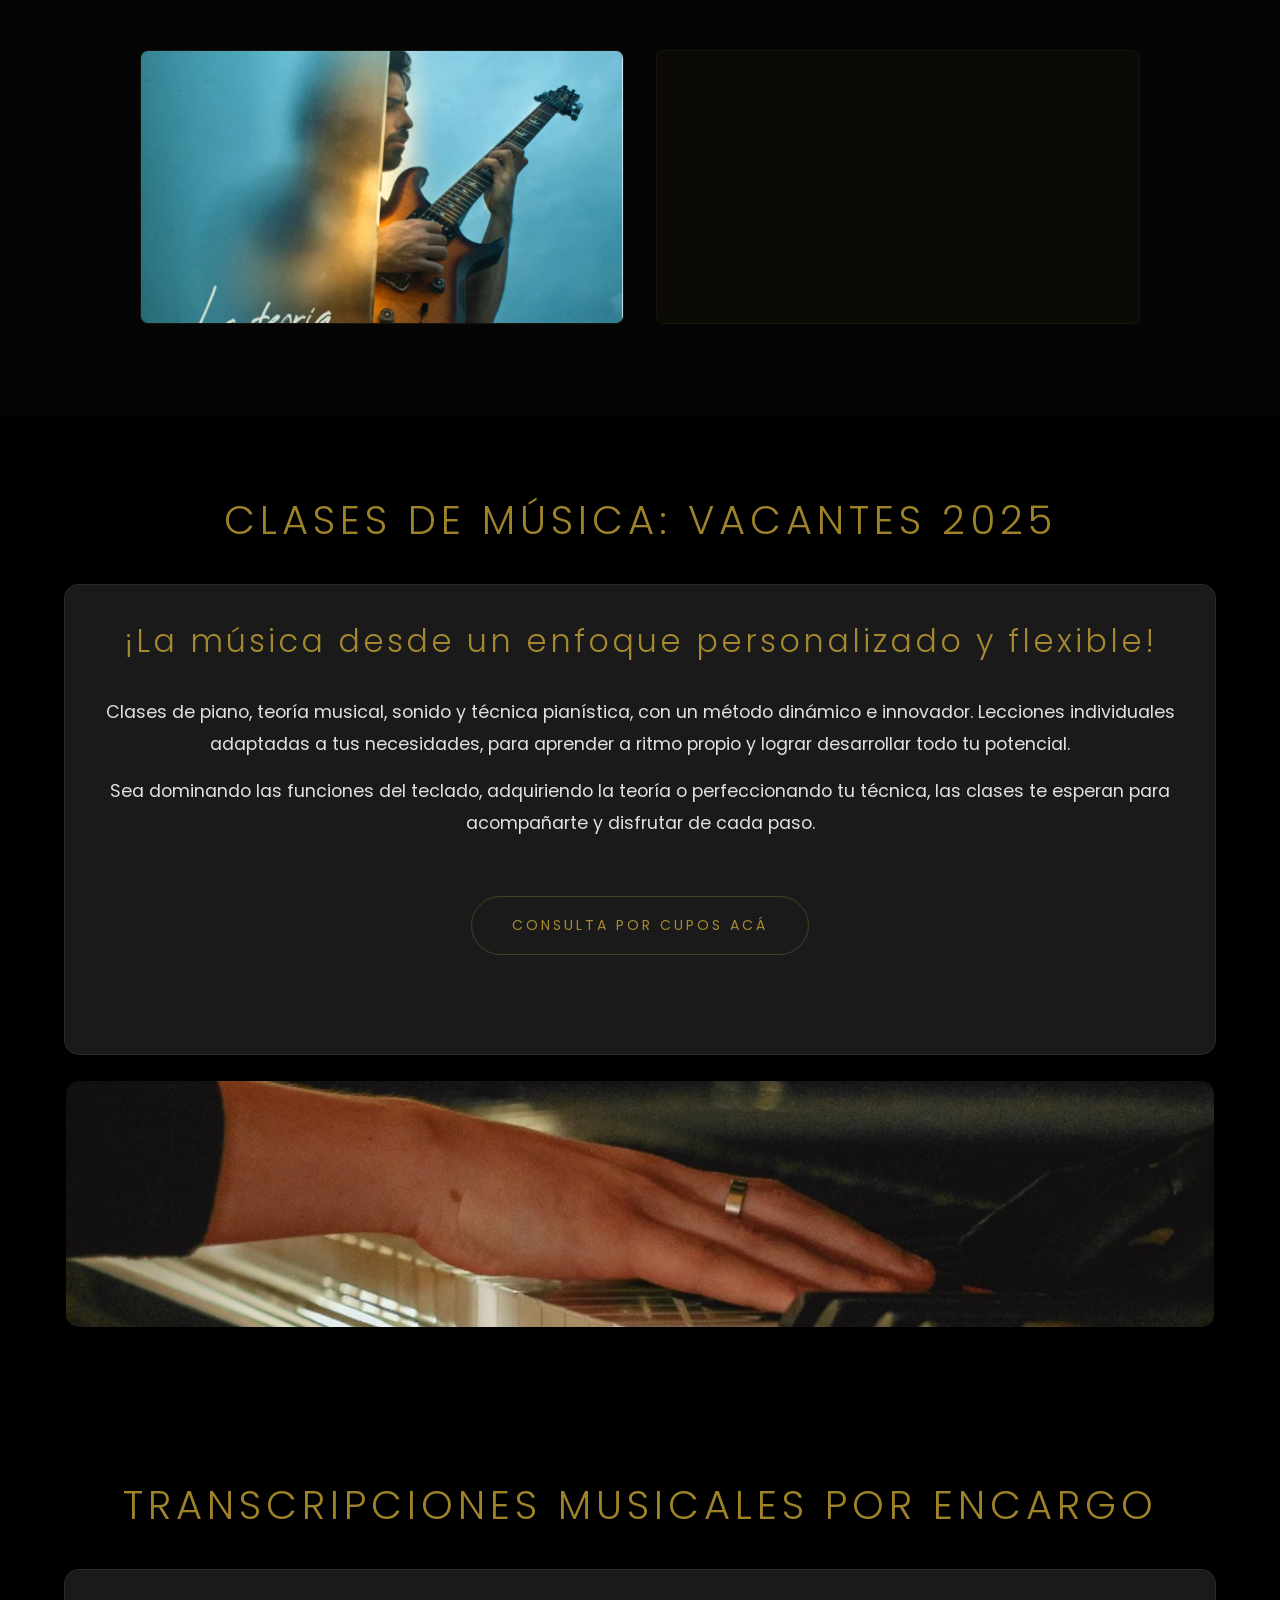
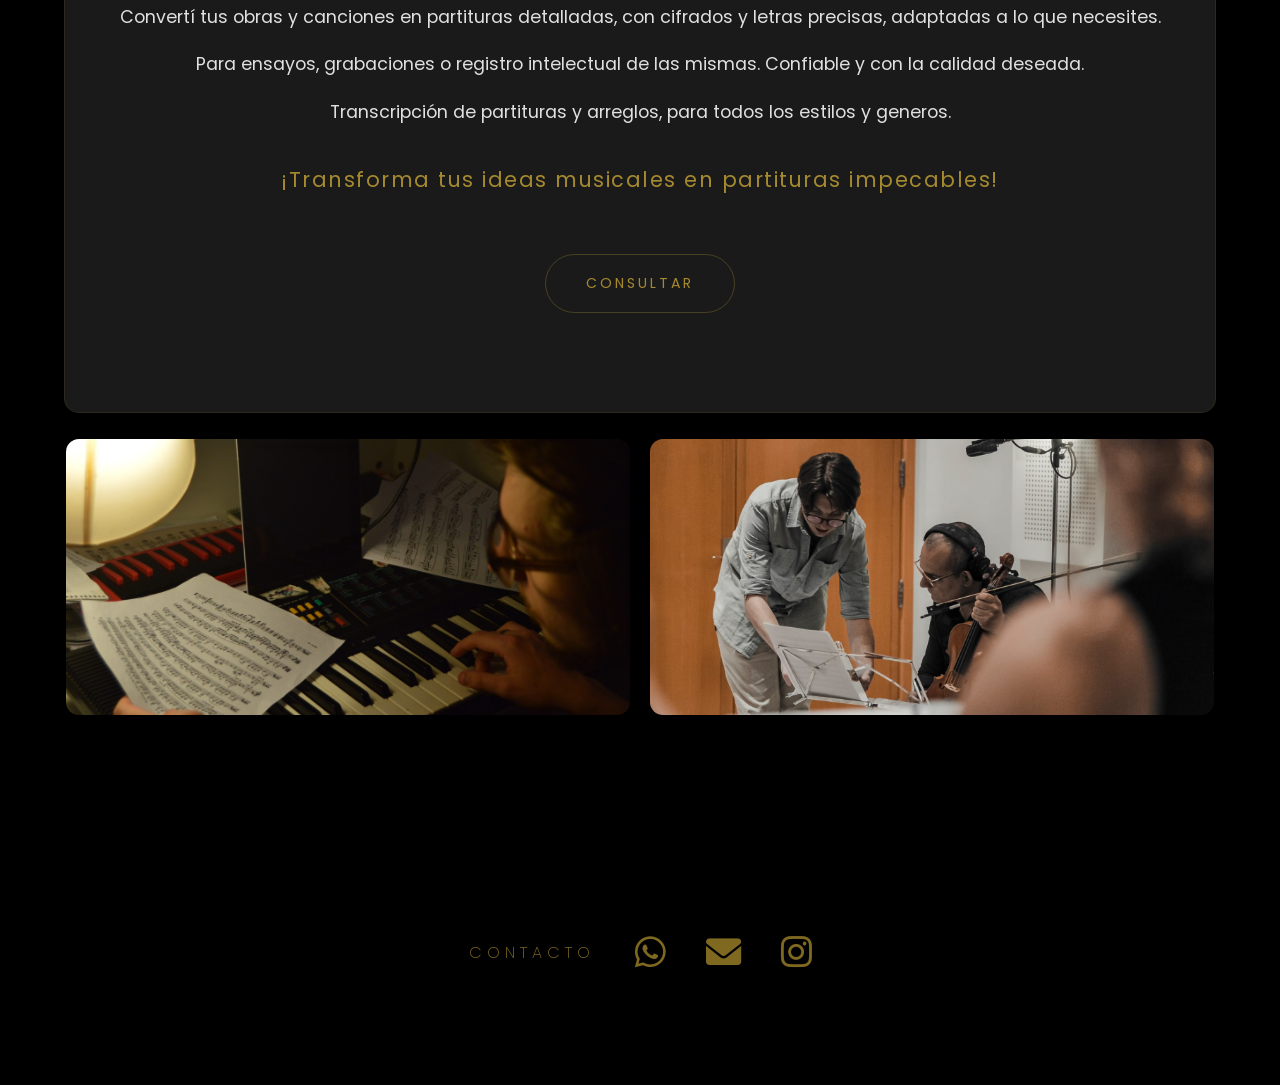
==== commit b348cd52: "ultimos cambios" ====
--- a/index.html
+++ b/index.html
@@ -171,21 +171,21 @@
 
     <!-- Piano Icon (blinking bottom-right) -->
     <div id="piano-fab" title="Abrir Piano">
-        <svg viewBox="0 0 40 24" width="32" height="19" fill="none">
-            <!-- White keys C D E F G A B -->
-            <rect x="0" y="2" width="5" height="20" rx="0.5" fill="#0a0a0a" stroke="none"/>
-            <rect x="5.7" y="2" width="5" height="20" rx="0.5" fill="#0a0a0a" stroke="none"/>
-            <rect x="11.4" y="2" width="5" height="20" rx="0.5" fill="#0a0a0a" stroke="none"/>
-            <rect x="17.1" y="2" width="5" height="20" rx="0.5" fill="#0a0a0a" stroke="none"/>
-            <rect x="22.8" y="2" width="5" height="20" rx="0.5" fill="#0a0a0a" stroke="none"/>
-            <rect x="28.5" y="2" width="5" height="20" rx="0.5" fill="#0a0a0a" stroke="none"/>
-            <rect x="34.2" y="2" width="5" height="20" rx="0.5" fill="#0a0a0a" stroke="none"/>
-            <!-- Black keys: grupo 2 (C#, D#) + grupo 3 (F#, G#, A#) -->
-            <rect x="3.4" y="2" width="4" height="11" rx="1" fill="#d4af37" stroke="none"/>
-            <rect x="9.1" y="2" width="4" height="11" rx="1" fill="#d4af37" stroke="none"/>
-            <rect x="20.5" y="2" width="4" height="11" rx="1" fill="#d4af37" stroke="none"/>
-            <rect x="26.2" y="2" width="4" height="11" rx="1" fill="#d4af37" stroke="none"/>
-            <rect x="31.9" y="2" width="4" height="11" rx="1" fill="#d4af37" stroke="none"/>
+        <svg viewBox="0 0 40 24" width="34" height="20" fill="none">
+            <!-- White keys C D E F G A B - ahora doradas -->
+            <rect x="0" y="2" width="5" height="20" rx="0.5" fill="#d4af37" stroke="none"/>
+            <rect x="5.7" y="2" width="5" height="20" rx="0.5" fill="#d4af37" stroke="none"/>
+            <rect x="11.4" y="2" width="5" height="20" rx="0.5" fill="#d4af37" stroke="none"/>
+            <rect x="17.1" y="2" width="5" height="20" rx="0.5" fill="#d4af37" stroke="none"/>
+            <rect x="22.8" y="2" width="5" height="20" rx="0.5" fill="#d4af37" stroke="none"/>
+            <rect x="28.5" y="2" width="5" height="20" rx="0.5" fill="#d4af37" stroke="none"/>
+            <rect x="34.2" y="2" width="5" height="20" rx="0.5" fill="#d4af37" stroke="none"/>
+            <!-- Black keys: grupo 2 (C#, D#) + grupo 3 (F#, G#, A#) - ahora negras -->
+            <rect x="3.4" y="2" width="4" height="11" rx="1" fill="#0a0a0a" stroke="none"/>
+            <rect x="9.1" y="2" width="4" height="11" rx="1" fill="#0a0a0a" stroke="none"/>
+            <rect x="20.5" y="2" width="4" height="11" rx="1" fill="#0a0a0a" stroke="none"/>
+            <rect x="26.2" y="2" width="4" height="11" rx="1" fill="#0a0a0a" stroke="none"/>
+            <rect x="31.9" y="2" width="4" height="11" rx="1" fill="#0a0a0a" stroke="none"/>
         </svg>
     </div>
 
--- a/style.css
+++ b/style.css
@@ -857,37 +857,33 @@
 /* ========== Piano FAB (Floating Action Button) ========== */
 #piano-fab {
     position: fixed;
-    bottom: 30px;
-    right: 30px;
-    width: 64px;
-    height: 64px;
-    border-radius: 50%;
-    background: var(--accent-color);
-    color: #0a0a0a;
-    border: 2px solid var(--accent-color);
+    bottom: 32px;
+    right: 32px;
+    width: 52px;
+    height: 52px;
     display: flex;
     align-items: center;
     justify-content: center;
-    font-size: 1.8rem;
     cursor: pointer;
     z-index: 999;
-    box-shadow: 0 0 30px rgba(212, 175, 55, 0.4);
     transition: all 0.3s ease;
-    animation: piano-fab-blink 1s ease-in-out infinite;
+    animation: piano-fab-blink 1.2s ease-in-out infinite;
+    border-radius: 50%;
+    border: 1.5px solid rgba(212, 175, 55, 0.4);
+    background: transparent;
 }
 
 #piano-fab:hover {
-    background: #ffffff;
-    color: #0a0a0a;
-    border-color: #ffffff;
     transform: scale(1.15);
-    box-shadow: 0 0 50px rgba(212, 175, 55, 0.6);
+    border-color: var(--accent-color);
+    border-width: 2px;
+    background: rgba(212, 175, 55, 0.06);
     animation: none;
 }
 
 @keyframes piano-fab-blink {
-    0%, 100% { opacity: 1; box-shadow: 0 0 30px rgba(212, 175, 55, 0.4); }
-    50% { opacity: 0.85; box-shadow: 0 0 15px rgba(212, 175, 55, 0.15); }
+    0%, 100% { opacity: 0.7; filter: drop-shadow(0 0 6px rgba(212, 175, 55, 0.2)); border-color: rgba(212, 175, 55, 0.3); }
+    50% { opacity: 1; filter: drop-shadow(0 0 18px rgba(212, 175, 55, 0.5)); border-color: rgba(212, 175, 55, 0.7); }
 }
 
 /* ========== Piano Modal ========== */
@@ -1068,46 +1064,203 @@
     transform: translateY(2px);
 }
 
-/* Responsive Piano Modal */
+/* ========== Mobile Responsive ========== */
 @media (max-width: 768px) {
+    body {
+        font-size: 15px;
+    }
+
+    .hero h1 {
+        font-size: 2.5rem;
+        letter-spacing: 8px;
+    }
+
+    .hero p {
+        font-size: 0.75rem;
+        letter-spacing: 4px;
+    }
+
+    .hero-bio {
+        max-width: 100%;
+        margin: 1rem auto 0;
+        padding: 0;
+    }
+
+    .hero-bio p {
+        font-size: 0.72rem;
+        line-height: 1.7;
+        letter-spacing: 0.8px;
+    }
+
+    .hero-content {
+        padding: 1.5rem;
+        max-width: 90%;
+    }
+
+    h2 {
+        font-size: 1.8rem;
+        letter-spacing: 4px;
+    }
+
+    h3 {
+        font-size: 1.2rem;
+    }
+
+    section {
+        padding: 2rem 0;
+    }
+
+    .container {
+        padding: 1rem;
+    }
+
+    .service-card {
+        padding: 1.5rem;
+    }
+
+    .image-gallery {
+        gap: 0.8rem;
+        margin-top: 1rem;
+    }
+
+    .gallery-image {
+        height: 200px;
+    }
+
+    .video-gallery {
+        grid-template-columns: 1fr;
+        gap: 1rem;
+    }
+
+    .contact-row {
+        flex-wrap: wrap;
+        gap: 1.5rem;
+    }
+
+    .contact-icon-link {
+        font-size: 1.8rem;
+    }
+
+    .contact-label {
+        font-size: 0.85rem;
+        letter-spacing: 3px;
+        width: 100%;
+        text-align: center;
+        margin-bottom: 0.3rem;
+    }
+
     #piano-fab {
-        width: 50px;
-        height: 50px;
-        font-size: 1.4rem;
+        width: 44px;
+        height: 44px;
         bottom: 20px;
         right: 20px;
     }
 
+    #piano-fab svg {
+        width: 26px;
+        height: 15px;
+    }
+
+    /* Nav mobile */
+    .nav-links a {
+        font-size: 0.9rem;
+    }
+
+    .synth-nav-link {
+        font-size: 0.8rem;
+    }
+
+    .synth-nav-link i {
+        font-size: 0.9rem;
+    }
+
+    /* Piano modal mobile */
     .piano-modal-content {
-        padding: 1.5rem;
-        width: 95%;
+        padding: 1rem;
+        max-width: 95%;
     }
 
     .piano-keyboard {
-        height: 150px;
-    }
-
-    .black-key {
-        width: 24px;
-    }
-}
-
-@media (max-width: 480px) {
-    .preset-btn {
-        padding: 6px 14px;
-        font-size: 0.8rem;
-    }
-
-    .piano-keyboard {
-        height: 130px;
+        height: 120px;
+    }
+
+    .white-key {
+        font-size: 0.55rem;
+        padding-bottom: 8px;
     }
 
     .black-key {
         width: 20px;
-    }
-}
-
-/* Touch-only extra feedback */
+        height: 55%;
+    }
+
+    .preset-btn {
+        padding: 5px 12px;
+        font-size: 0.75rem;
+    }
+
+    .language-selector {
+        top: 12px;
+        left: 12px;
+        padding: 4px;
+        gap: 5px;
+    }
+
+    .lang-btn {
+        padding: 4px 8px;
+        font-size: 0.7rem;
+    }
+}
+
+@media (max-width: 480px) {
+    .hero h1 {
+        font-size: 2rem;
+        letter-spacing: 6px;
+    }
+
+    .hero p {
+        font-size: 0.65rem;
+        letter-spacing: 3px;
+    }
+
+    .hero-bio p {
+        font-size: 0.65rem;
+    }
+
+    h2 {
+        font-size: 1.5rem;
+    }
+
+    .gallery-image {
+        height: 170px;
+    }
+
+    #piano-fab {
+        width: 38px;
+        height: 38px;
+        bottom: 15px;
+        right: 15px;
+    }
+
+    #piano-fab svg {
+        width: 22px;
+        height: 13px;
+    }
+
+    .piano-keyboard {
+        height: 100px;
+    }
+
+    .black-key {
+        width: 16px;
+    }
+
+    .contact-icon-link {
+        font-size: 1.5rem;
+    }
+}
+
+/* Touch-only extra feedback for piano keys */
 @media (hover: none) and (pointer: coarse) {
     .white-key:active,
     .white-key.pressed {
@@ -1122,8 +1275,4 @@
         box-shadow: inset 0 2px 5px rgba(0,0,0,0.4), 0 6px 18px rgba(212, 175, 55, 0.35) !important;
         transform: translateY(3px) !important;
     }
-
-    .piano-keyboard {
-        height: 170px;
-    }
 }
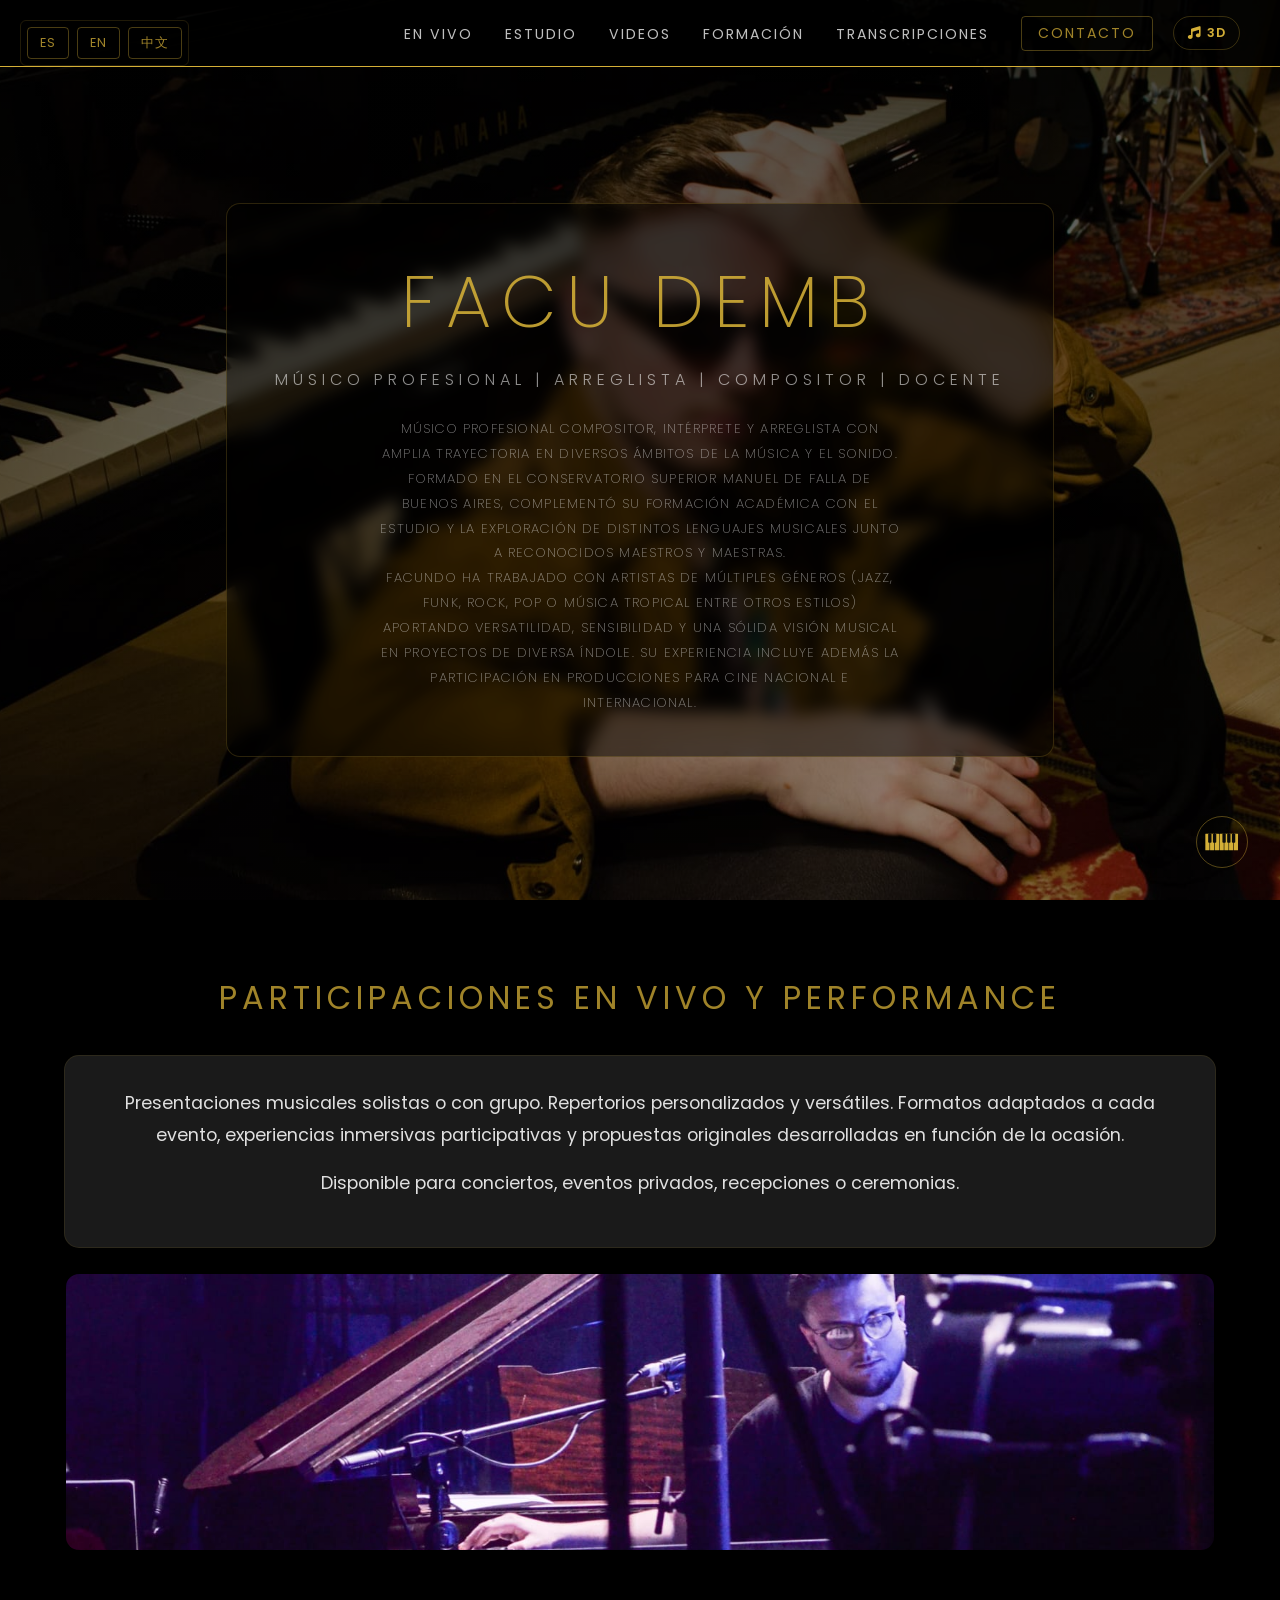
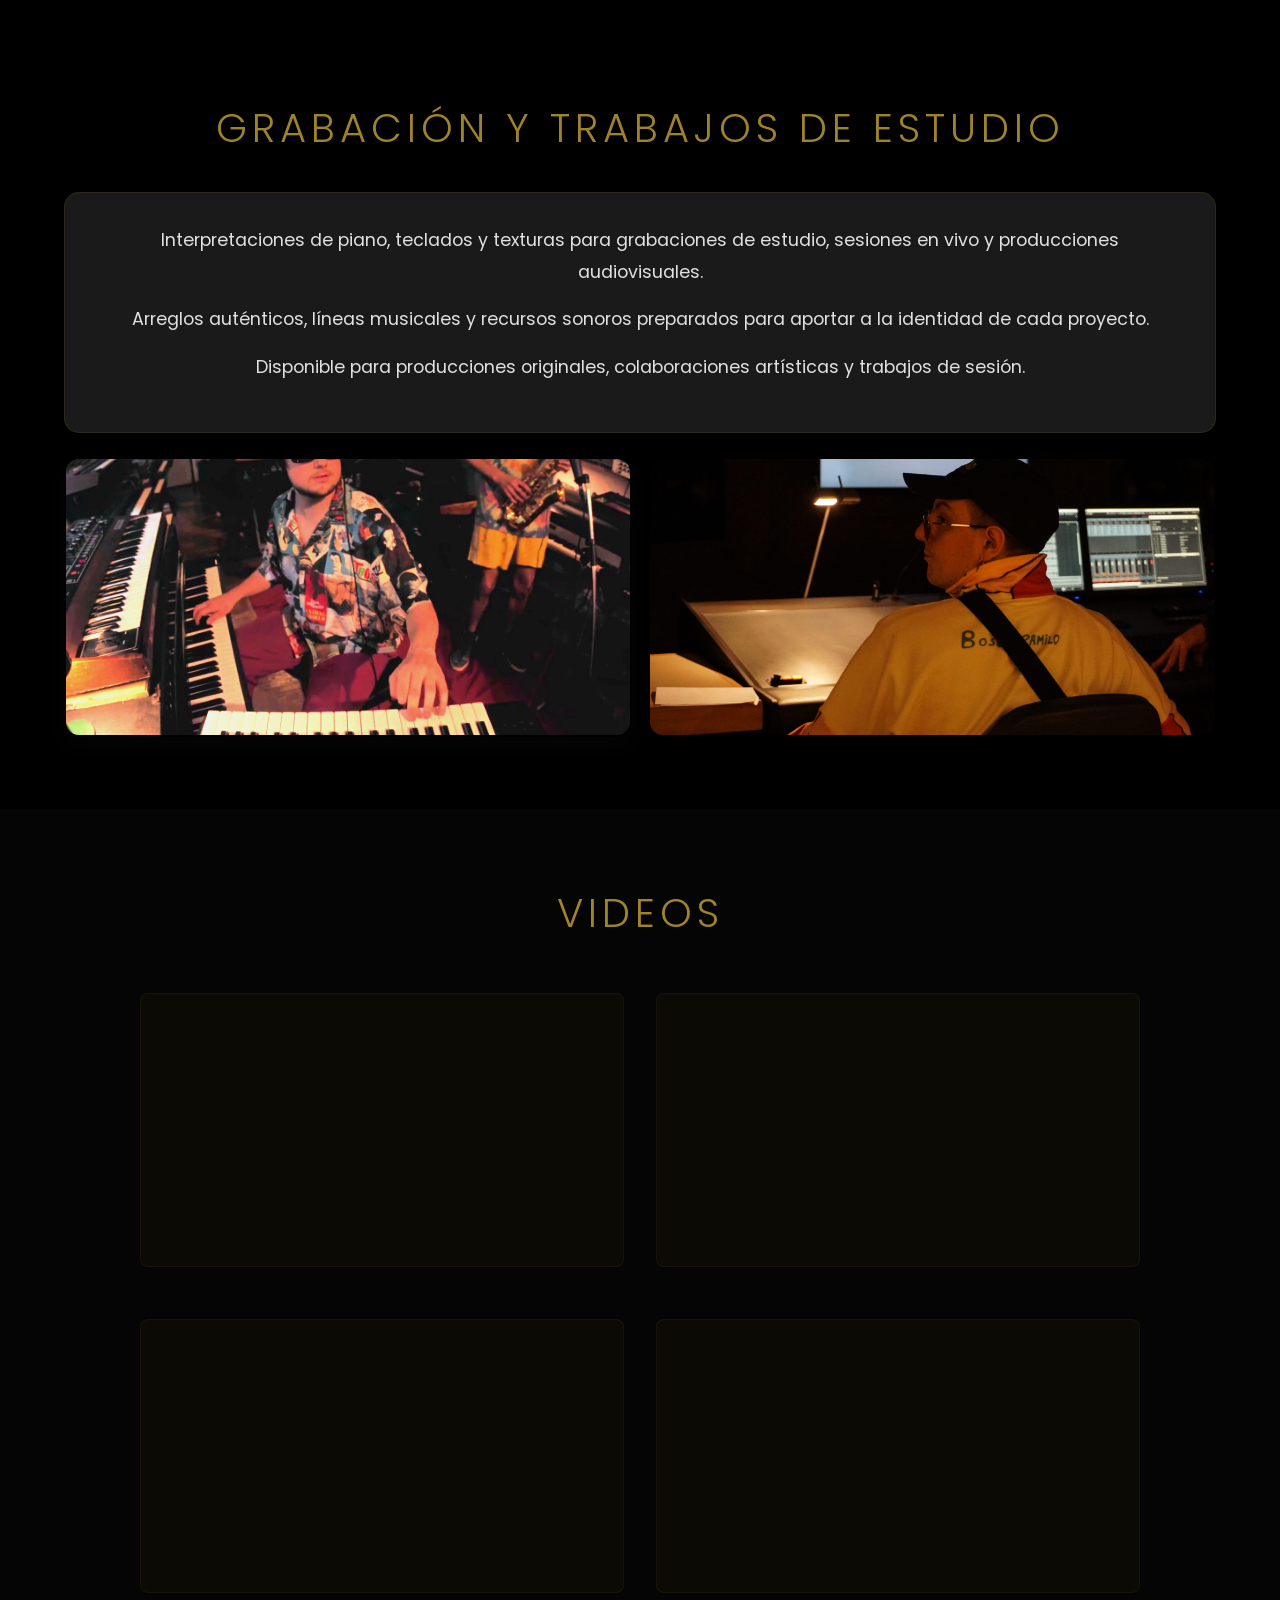
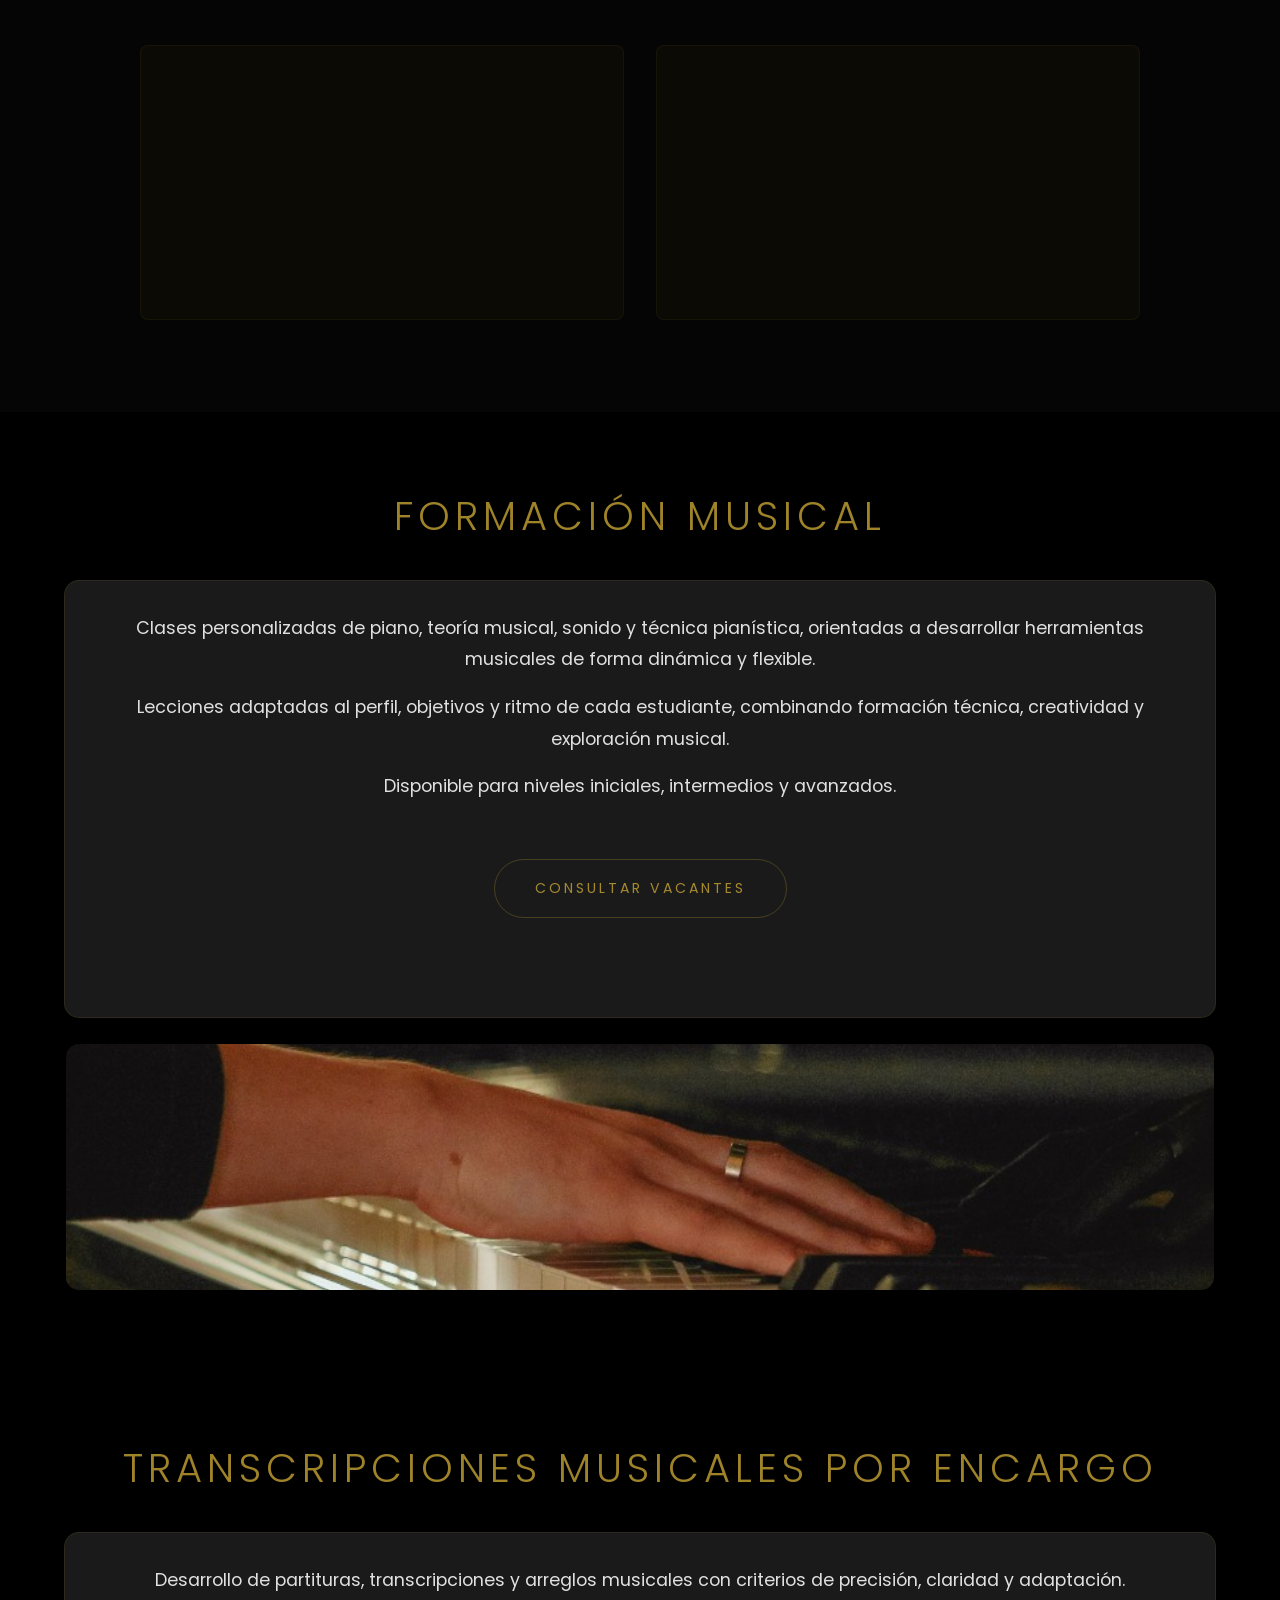
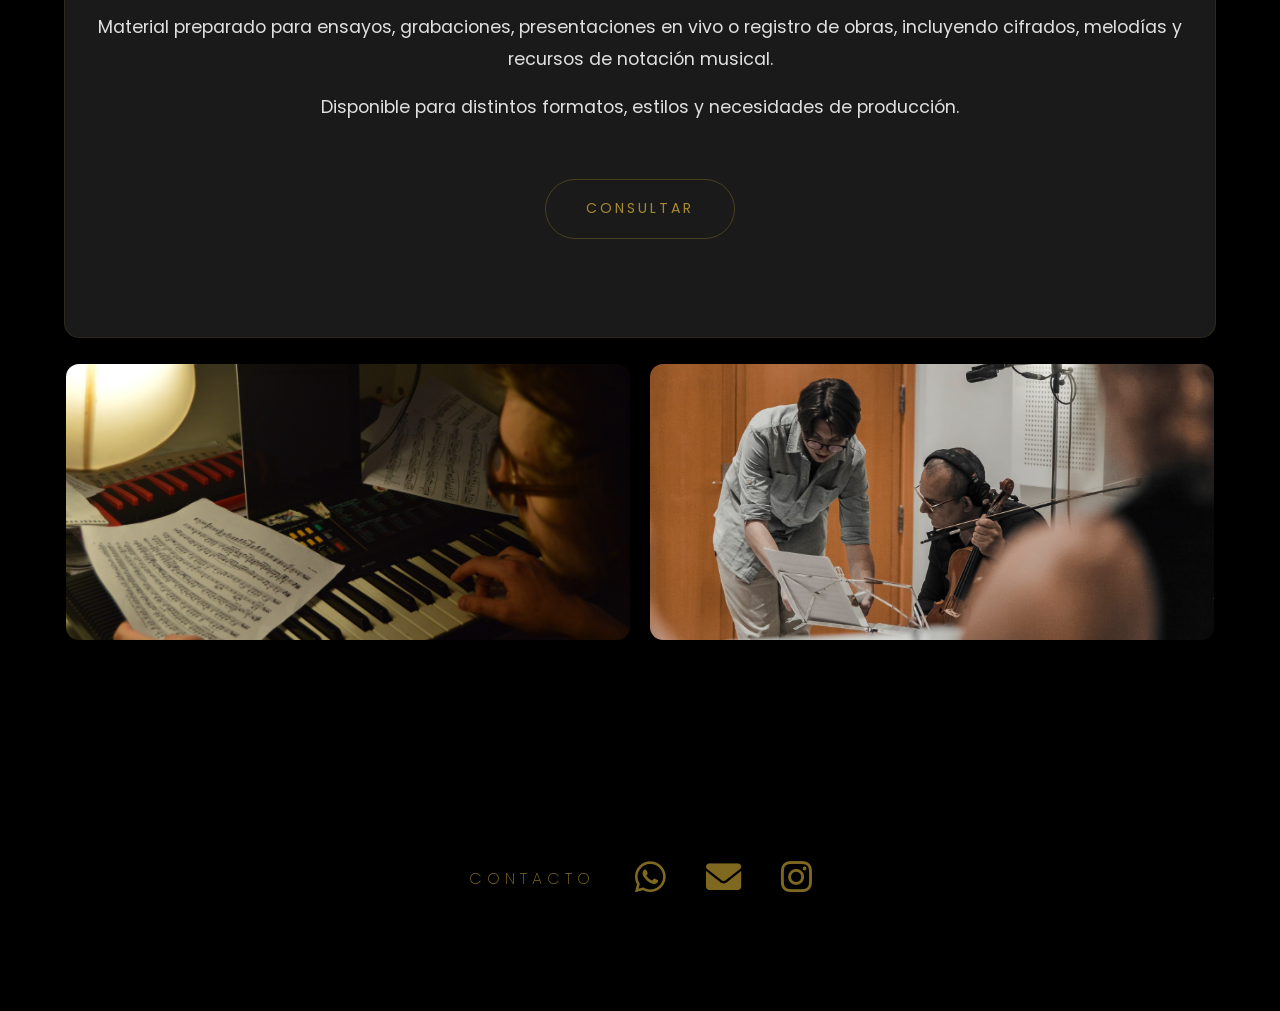
==== commit 1baf8f7c: "Ultimos cambios" ====
--- a/index.html
+++ b/index.html
@@ -23,11 +23,10 @@
                     <span class="hamburger"></span>
                 </button>
                 <ul class="nav-links">
-                    <li><a href="#hero">Biografía</a></li>
-                    <li><a href="#performance">Participaciones</a></li>
-                    <li><a href="#grabaciones">Grabaciones</a></li>
+                    <li><a href="#performance">En vivo</a></li>
+                    <li><a href="#grabaciones">Estudio</a></li>
                     <li><a href="#videos">Videos</a></li>
-                    <li><a href="#clases">Clases</a></li>
+                    <li><a href="#clases">Formación</a></li>
                     <li><a href="#transcripciones">Transcripciones</a></li>
                     <li><a href="#contacto" class="contact-btn">Contacto</a></li>
                 </ul>
@@ -46,22 +45,20 @@
     <div class="hero" id="hero" style="background-image: url('img/img7.jfif');">
         <div class="hero-content">
             <h1>Facu Demb</h1>
-            <p class="subtitle" data-translate="profession">Músico Profesional | Arreglista | Compositor | Docente</p>
+            <p class="subtitle" data-translate="profession">Pianista | Compositor | Docente</p>
             <div class="hero-bio">
-                <p data-translate="bio">Músico profesional completo con amplia experiencia como intérprete, compositor y arreglista. Estudió en el Conservatorio Superior Manuel de Falla en Buenos Aires, acompañando su formación clásica con el aprendizaje e incursión en distintos campos de la música y el sonido junto a diversos maestros. Ha trabajado con artistas de géneros variados (Jazz, funk, rock, pop, tropical, entre otros) aportando su talento y versatilidad para la creación musical.</p>
+                <p>Músico profesional compositor, intérprete y arreglista con amplia trayectoria en diversos ámbitos de la música y el sonido. Formado en el Conservatorio Superior Manuel de Falla de Buenos Aires, complementó su formación académica con el estudio y la exploración de distintos lenguajes musicales junto a reconocidos maestros y maestras.</p>
+                <p>Facundo ha trabajado con artistas de múltiples géneros (Jazz, funk, rock, pop o música tropical entre otros estilos) aportando versatilidad, sensibilidad y una sólida visión musical en proyectos de diversa índole. Su experiencia incluye además la participación en producciones para cine nacional e internacional.</p>
             </div>
         </div>
     </div>
 
     <section id="performance">
         <div class="container">
-            <h2 data-translate="live-performance">Participaciones en vivo y performance</h2>
-            <div class="service-card">
-                <h3 data-translate="looking-for">¿Buscas tecladista para tu banda o grupo? ¿Querés darle el toque ideal a tu evento con música en vivo?</h3>
-                <p data-translate="equipment">Se proporciona el servicio de trabajos en vivo poniendo a disposición un completo equipamiento equipamiento que abarca distintos tipos de pianos y teclados.</p>
-                <p data-translate="versatility">Para incorporar teclados, sonidos y texturas a las presentaciones de tu grupo musical o acompañar tu voz de forma solista (experiencia y fluides en diversidad de estilos).</p>
-                <p data-translate="events">Para ambientalización musical de eventos de forma particular, la propuesta abarca un repertorio adaptable y a pedido según se solicite, con interpretaciones que pueden incluir desde lo clásico hasta lo más moderno.</p>
-                <p class="highlight" data-translate="make-shine">¡Logra que tu evento brille con la magia de la música en vivo!</p>
+            <h2 data-translate="live-performance">Experiencias musicales en vivo</h2>
+            <div class="service-card">
+                <p>Presentaciones musicales solistas o con grupo. Repertorios personalizados y versátiles. Formatos adaptados a cada evento, experiencias inmersivas participativas y propuestas originales desarrolladas en función de la ocasión.</p>
+                <p>Disponible para conciertos, eventos privados, recepciones o ceremonias.</p>
             </div>
             <div class="image-gallery">
                 <img src="img/img5.jpeg" alt="Performance en vivo" class="gallery-image">
@@ -71,16 +68,15 @@
 
     <section id="grabaciones">
         <div class="container">
-            <h2 data-translate="recording">Grabación y trabajos de estudio</h2>
-            <div class="service-card">
-                <p data-translate="recording-desc">Si buscas la ejecución de pianos, teclados, sonidos y/o texturas que puedan precisar tus grabaciones en estudio o sesiones en vivo, este servicio puede aportar con interpretaciones únicas y técnicas que eleven el nivel de tu producción.</p>
-                <p data-translate="recording-details">Ya sea para líneas de piano específicas, arreglos, melodías innovadoras o texturas electrónicas, el trabajo se adapta a la visión de cada proyecto y a la búsqueda del toque que lo haga destacar.</p>
-                <h3 class="highlight" data-translate="recording-highlight">¡Trabajemos y hagamos que tu música suene excepcional!</h3>
-            </div>
-            <div class="image-gallery">
-                <img src="img/img9.jfif" alt="Grabación y trabajo de estudio 2" class="gallery-image brightened">
+            <h2 data-translate="recording">Producción y sesiones</h2>
+            <div class="service-card">
+                <p>Interpretaciones de piano, teclados y texturas para grabaciones de estudio, sesiones en vivo y producciones audiovisuales.</p>
+                <p>Arreglos auténticos, líneas musicales y recursos sonoros preparados para aportar a la identidad de cada proyecto.</p>
+                <p>Disponible para producciones originales, colaboraciones artísticas y trabajos de sesión.</p>
+            </div>
+            <div class="image-gallery">
+                <img src="img/img9.png" alt="Grabación y trabajo de estudio 2" class="gallery-image brightened">
                 <img src="img/img8.jfif" alt="Grabación y trabajo de estudio 1" class="gallery-image">
-               
             </div>
         </div>
     </section>
@@ -93,12 +89,16 @@
                     <iframe src="https://www.youtube.com/embed/FNNhyaUnl2U" frameborder="0" allow="accelerometer; autoplay; clipboard-write; encrypted-media; gyroscope; picture-in-picture" allowfullscreen></iframe>
                 </div>
                 <div class="video-container">
+                    <iframe src="https://www.youtube.com/embed/Z3z8g3q8KYk" frameborder="0" allow="accelerometer; autoplay; clipboard-write; encrypted-media; gyroscope; picture-in-picture" allowfullscreen></iframe>
+                </div>
+                <div class="video-container">
                     <iframe src="https://www.youtube.com/embed/_s7P00jBpE8" frameborder="0" allow="accelerometer; autoplay; clipboard-write; encrypted-media; gyroscope; picture-in-picture" allowfullscreen></iframe>
                 </div>
                 <div class="video-container">
-                    <a href="https://www.youtube.com/watch?v=uf5tdk7t5kY&list=OLAK5uy_m5TD1JXCtHd5M_uhEQ040gPdRaHg_hnQ4&index=6" target="_blank" class="video-link">
-                        <img src="img/disco.png" alt="Eterno Retorno - Video" class="video-thumbnail" loading="lazy">
-                    </a>
+                    <iframe src="https://www.youtube.com/embed/iR-gSI7KNYE" frameborder="0" allow="accelerometer; autoplay; clipboard-write; encrypted-media; gyroscope; picture-in-picture" allowfullscreen></iframe>
+                </div>
+                <div class="video-container">
+                    <iframe src="https://www.youtube.com/embed/6XxhG2Jn2AA" frameborder="0" allow="accelerometer; autoplay; clipboard-write; encrypted-media; gyroscope; picture-in-picture" allowfullscreen></iframe>
                 </div>
                 <div class="video-container">
                     <iframe src="https://www.youtube.com/embed/zZfs9Jg6V7k" frameborder="0" allow="accelerometer; autoplay; clipboard-write; encrypted-media; gyroscope; picture-in-picture" allowfullscreen></iframe>
@@ -109,13 +109,13 @@
 
     <section id="clases">
         <div class="container">
-            <h2 data-translate="classes">Clases de música: Vacantes 2025</h2>
-            <div class="service-card">
-                <h3 class="main-title" data-translate="discover">¡La música desde un enfoque personalizado y flexible!</h3>
-                <p data-translate="class-description">Clases de piano, teoría musical, sonido y técnica pianística, con un método dinámico e innovador. Lecciones individuales adaptadas a tus necesidades, para aprender a ritmo propio y lograr desarrollar todo tu potencial.</p>
-                <p data-translate="class-info">Sea dominando las funciones del teclado, adquiriendo la teoría o perfeccionando tu técnica, las clases te esperan para acompañarte y disfrutar de cada paso.</p>
+            <h2 data-translate="classes">Formación musical</h2>
+            <div class="service-card">
+                <p>Clases personalizadas de piano, teoría musical, sonido y técnica pianística, orientadas a desarrollar herramientas musicales de forma dinámica y flexible.</p>
+                <p>Lecciones adaptadas al perfil, objetivos y ritmo de cada estudiante, combinando formación técnica, creatividad y exploración musical.</p>
+                <p>Disponible para niveles iniciales, intermedios y avanzados.</p>
                 <div class="btn-container">
-                    <a href="#contacto" class="btn" data-translate="check-spots">Consulta por cupos acá</a>
+                    <a href="#contacto" class="btn" data-translate="check-spots">Consultar vacantes</a>
                 </div>
             </div>
             <div class="image-gallery">
@@ -126,18 +126,16 @@
 
     <section id="transcripciones">
         <div class="container">
-            <h2 data-translate="transcriptions">Transcripciones musicales<br>por encargo</h2>
-            <div class="service-card">
-                <p data-translate="transcription-desc">Convertí tus obras y canciones en partituras detalladas, con cifrados y letras precisas, adaptadas a lo que necesites.</p>
-                <p data-translate="transcription-info">Para ensayos, grabaciones o registro intelectual de las mismas. Confiable y con la calidad deseada.</p>
-                <p data-translate="sheet-music">Transcripción de partituras y arreglos, para todos los estilos y generos.</p>
-                <p class="highlight" data-translate="transform">¡Transforma tus ideas musicales en partituras impecables!</p>
+            <h2 data-translate="transcriptions">Partituras &amp; Transcripciones</h2>
+            <div class="service-card">
+                <p>Desarrollo de partituras, transcripciones y arreglos musicales con criterios de precisión, claridad y adaptación.</p>
+                <p>Material preparado para ensayos, grabaciones, presentaciones en vivo o registro de obras, incluyendo cifrados, melodías y recursos de notación musical.</p>
+                <p>Disponible para distintos formatos, estilos y necesidades de producción.</p>
                 <div class="btn-container">
                     <a href="#contacto" class="btn" data-translate="consult">Consultar</a>
                 </div>
             </div>
             <div class="image-gallery">
-              
                 <img src="img/img6.jpeg" alt="Transcripciones musicales" class="gallery-image">
                 <img src="img/img3.jpeg" alt="Foto con las partituras" class="gallery-image">
             </div>
--- a/style.css
+++ b/style.css
@@ -139,10 +139,6 @@
     font-weight: 400;
 }
 
-#grabaciones h2 {
-    font-size: 2rem;
-}
-
 h3 {
     font-size: 1.5rem;
     color: rgba(212, 175, 55, 0.7);
@@ -174,6 +170,65 @@
     margin-bottom: 1rem;
 }
 
+.video-gallery {
+    display: grid;
+    grid-template-columns: repeat(3, 1fr);
+    gap: 1.5rem;
+    margin-top: 2rem;
+    max-width: 1000px;
+    margin-left: auto;
+    margin-right: auto;
+}
+
+.video-container {
+    position: relative;
+    width: 100%;
+    padding-top: 56.25%;
+    border-radius: 8px;
+    overflow: hidden;
+    background: rgba(212, 175, 55, 0.03);
+    border: 1px solid rgba(212, 175, 55, 0.06);
+}
+
+.video-container iframe {
+    position: absolute;
+    top: 0;
+    left: 0;
+    width: 100%;
+    height: 100%;
+    border: none;
+}
+
+.video-label {
+    position: absolute;
+    bottom: 0;
+    left: 0;
+    right: 0;
+    padding: 10px 14px;
+    background: rgba(0, 0, 0, 0.7);
+    color: rgba(212, 175, 55, 0.8);
+    font-size: 0.85rem;
+    font-weight: 300;
+    letter-spacing: 1.5px;
+    text-align: center;
+    z-index: 2;
+}
+
+.video-container:not(:has(iframe)) {
+    display: flex;
+    align-items: center;
+    justify-content: center;
+    background: rgba(212, 175, 55, 0.04);
+}
+
+.video-container:not(:has(iframe)) .video-label {
+    position: static;
+    background: none;
+    font-size: 1rem;
+    color: rgba(212, 175, 55, 0.5);
+    letter-spacing: 2px;
+}
+
 .service-card strong, 
 .service-card b {
     font-size: 1.3rem;
@@ -231,14 +286,6 @@
     display: block;
 }
 
-.video-container a:hover .video-thumbnail {
-    transform: scale(1.05);
-}
-
-.video-thumbnail {
-    transition: transform 0.3s ease;
-}
-
 .contact-info {
     text-align: center;
     margin-top: 2rem;
@@ -254,6 +301,32 @@
     justify-content: center;
     align-items: center;
     gap: 2.5rem;
+}
+
+.video-link-text {
+    color: rgba(212, 175, 55, 0.7);
+    text-decoration: none;
+    border-bottom: 1px solid rgba(212, 175, 55, 0.2);
+    transition: all 0.3s ease;
+    font-weight: 300;
+    font-size: 0.9rem;
+}
+
+.video-link-text:hover {
+    color: rgba(212, 175, 55, 0.95);
+    border-bottom-color: rgba(212, 175, 55, 0.5);
+}
+
+.video-list p {
+    margin-bottom: 0.8rem !important;
+}
+
+.highlight {
+    color: rgba(212, 175, 55, 0.75);
+    font-size: 1.3rem;
+    font-weight: 400;
+    margin-top: 2rem;
+    letter-spacing: 1.5px;
 }
 
 .contact-label {
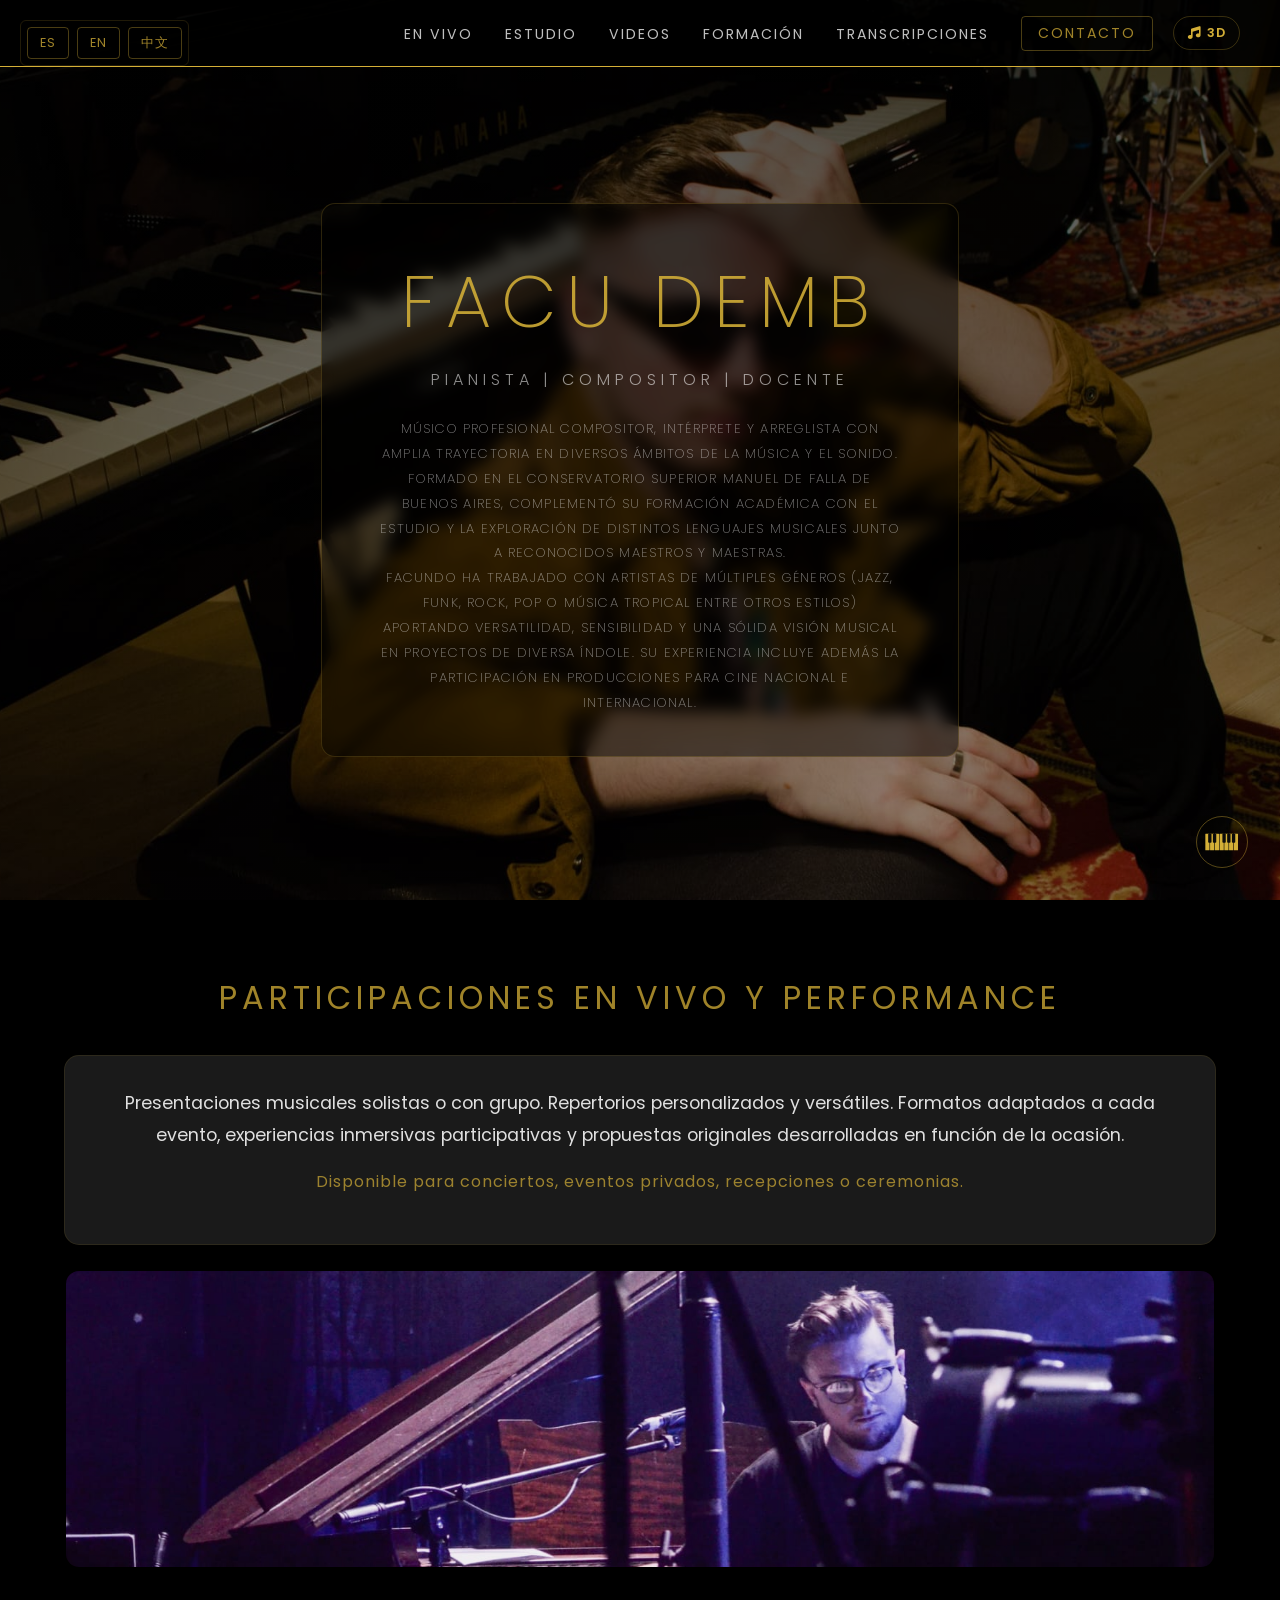
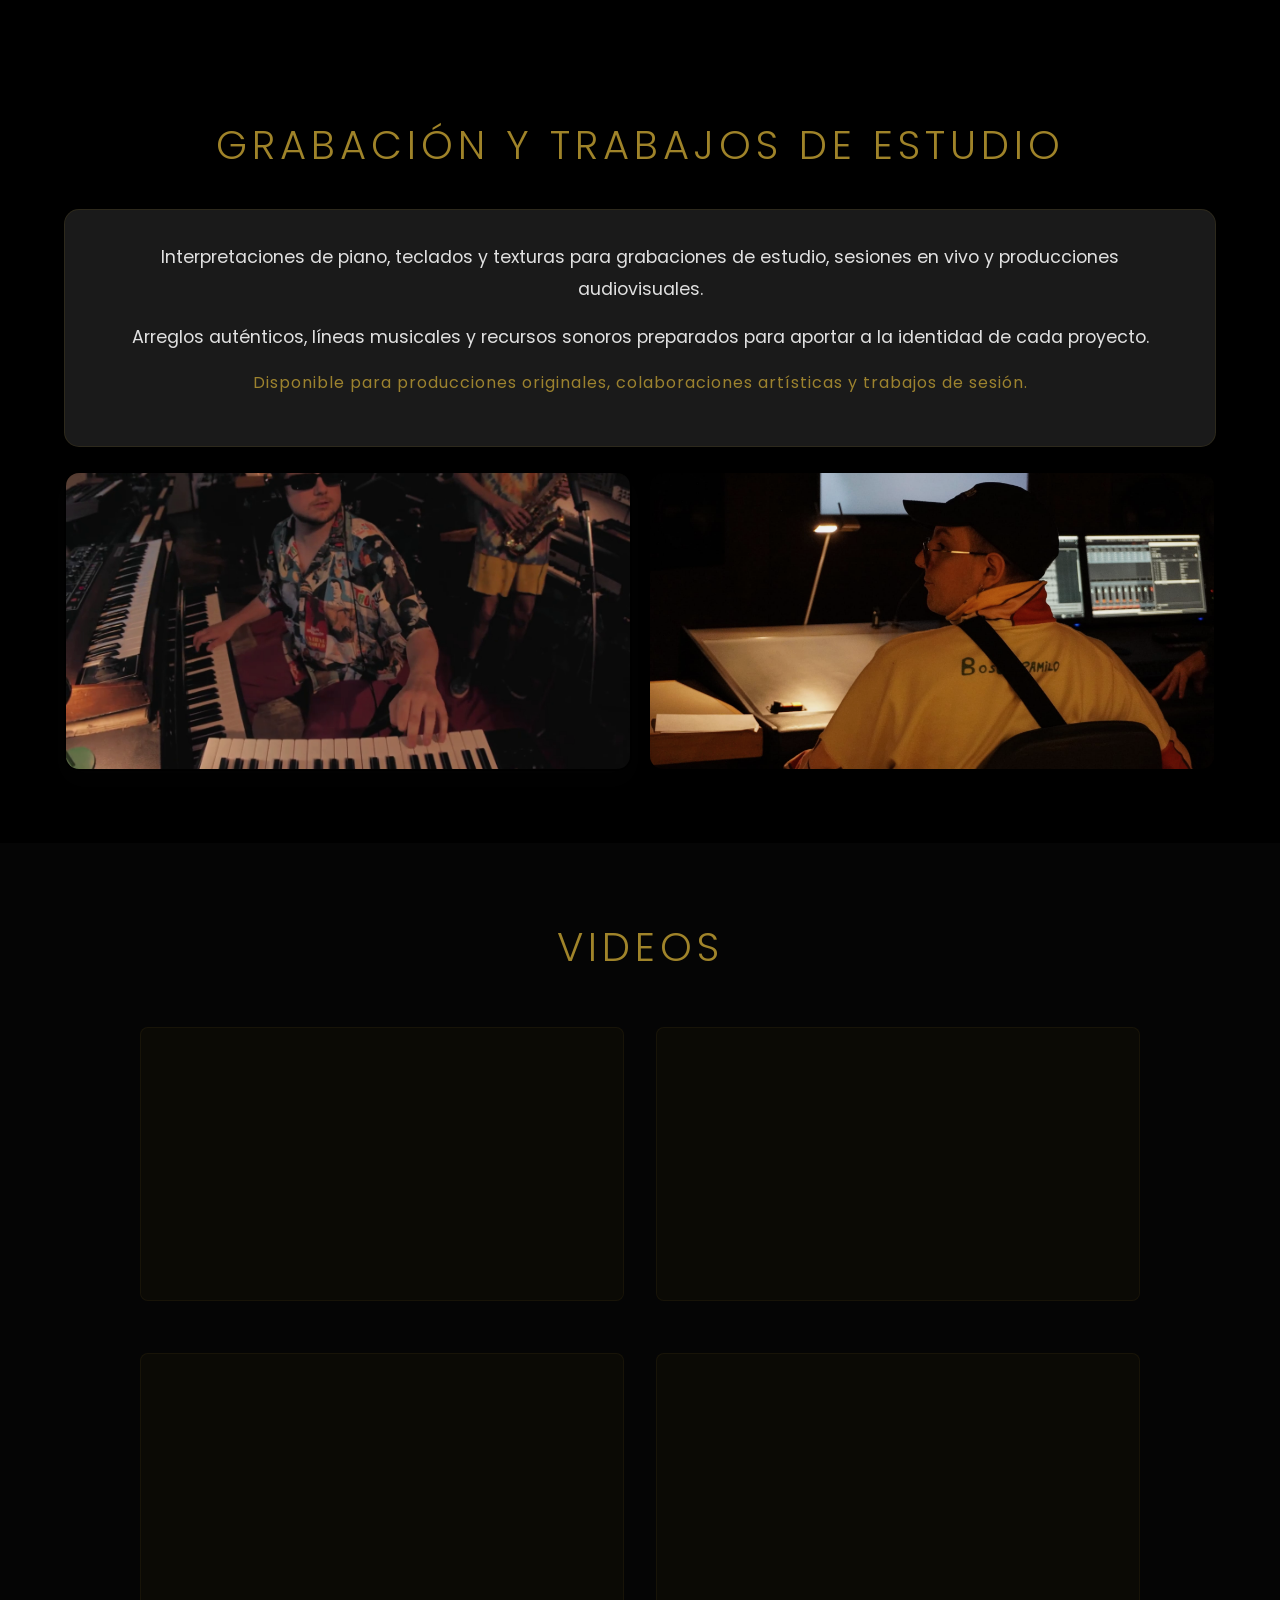
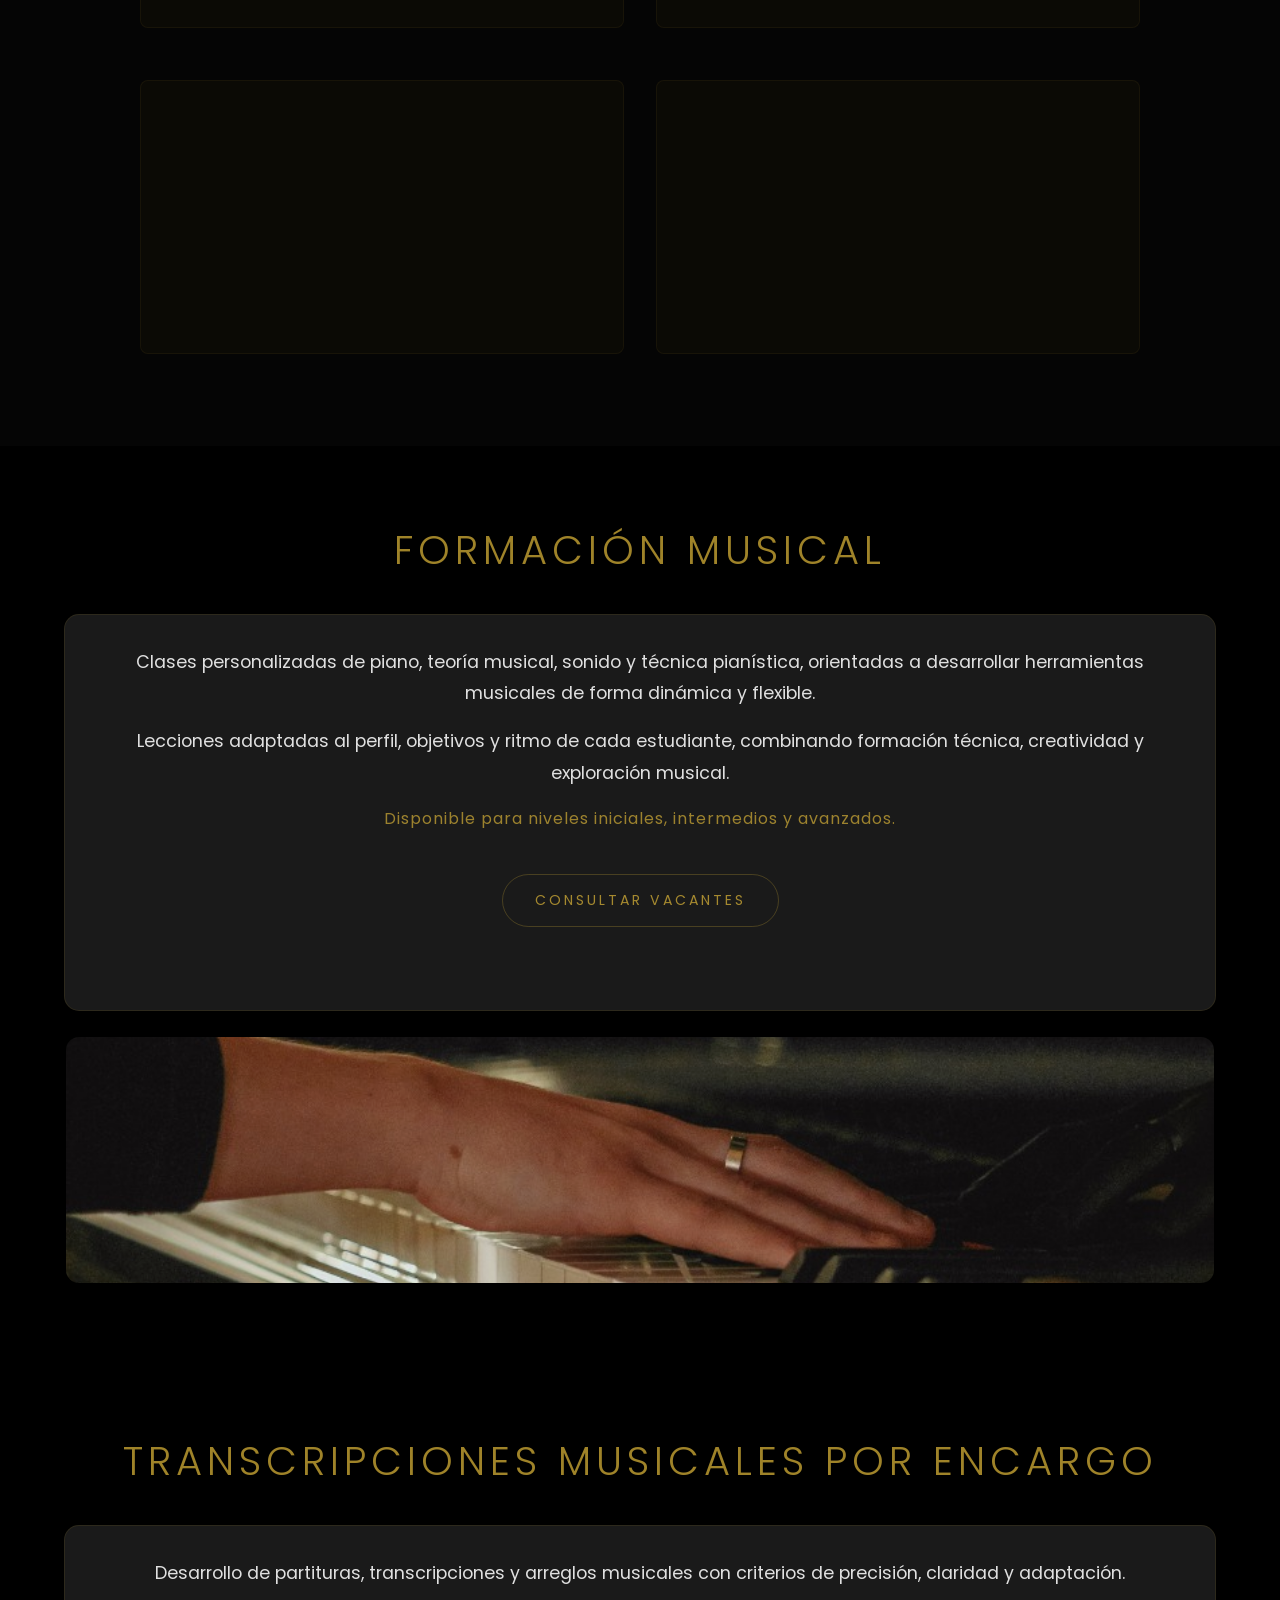
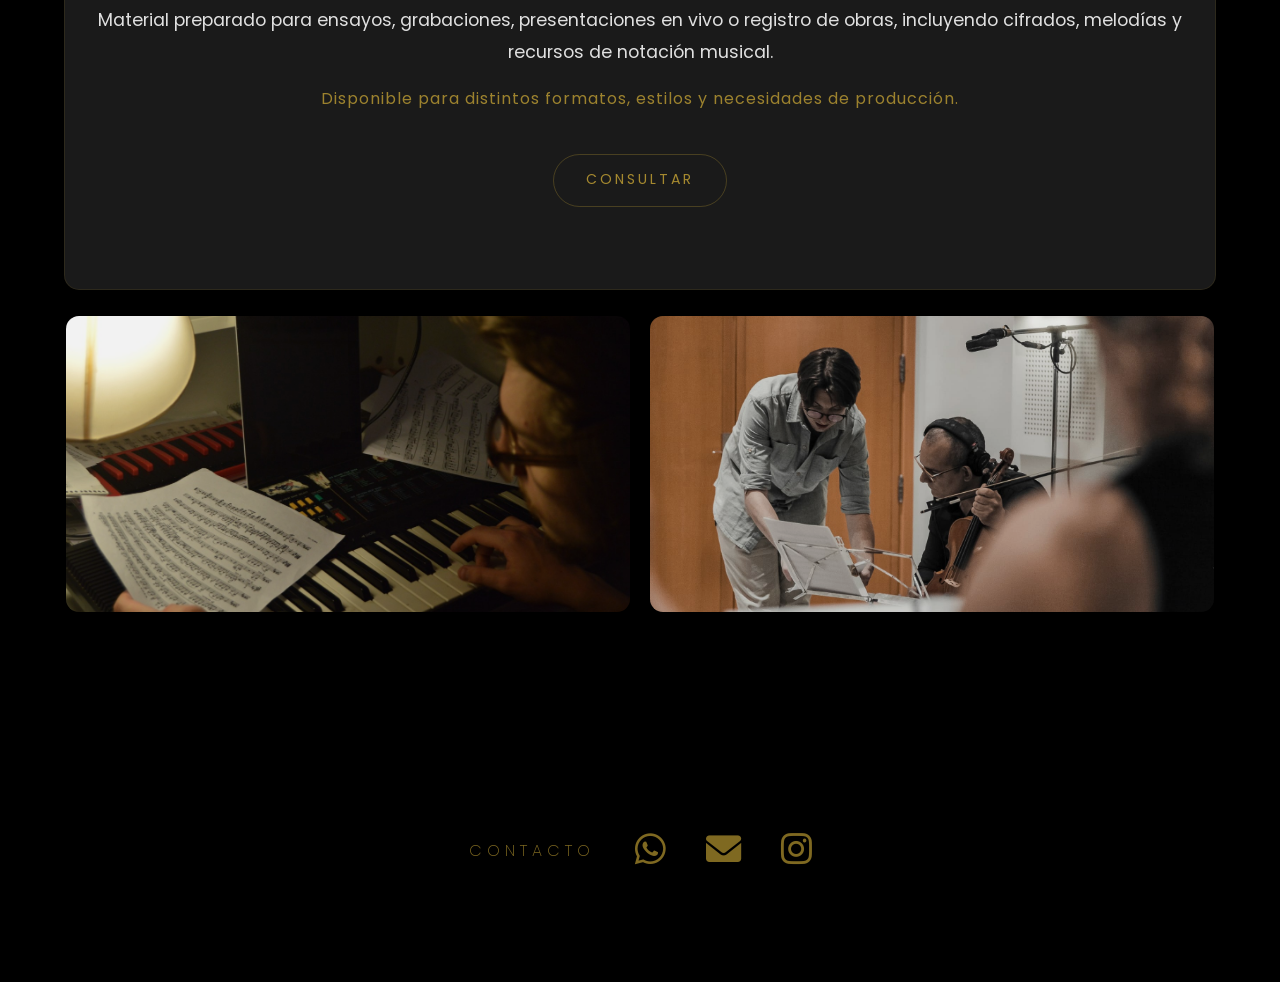
==== commit 7dd8480c: "mas cambios" ====
--- a/index.html
+++ b/index.html
@@ -58,7 +58,7 @@
             <h2 data-translate="live-performance">Experiencias musicales en vivo</h2>
             <div class="service-card">
                 <p>Presentaciones musicales solistas o con grupo. Repertorios personalizados y versátiles. Formatos adaptados a cada evento, experiencias inmersivas participativas y propuestas originales desarrolladas en función de la ocasión.</p>
-                <p>Disponible para conciertos, eventos privados, recepciones o ceremonias.</p>
+                <p class="highlight-available">Disponible para conciertos, eventos privados, recepciones o ceremonias.</p>
             </div>
             <div class="image-gallery">
                 <img src="img/img5.jpeg" alt="Performance en vivo" class="gallery-image">
@@ -72,7 +72,7 @@
             <div class="service-card">
                 <p>Interpretaciones de piano, teclados y texturas para grabaciones de estudio, sesiones en vivo y producciones audiovisuales.</p>
                 <p>Arreglos auténticos, líneas musicales y recursos sonoros preparados para aportar a la identidad de cada proyecto.</p>
-                <p>Disponible para producciones originales, colaboraciones artísticas y trabajos de sesión.</p>
+                <p class="highlight-available">Disponible para producciones originales, colaboraciones artísticas y trabajos de sesión.</p>
             </div>
             <div class="image-gallery">
                 <img src="img/img9.png" alt="Grabación y trabajo de estudio 2" class="gallery-image brightened">
@@ -113,7 +113,7 @@
             <div class="service-card">
                 <p>Clases personalizadas de piano, teoría musical, sonido y técnica pianística, orientadas a desarrollar herramientas musicales de forma dinámica y flexible.</p>
                 <p>Lecciones adaptadas al perfil, objetivos y ritmo de cada estudiante, combinando formación técnica, creatividad y exploración musical.</p>
-                <p>Disponible para niveles iniciales, intermedios y avanzados.</p>
+                <p class="highlight-available">Disponible para niveles iniciales, intermedios y avanzados.</p>
                 <div class="btn-container">
                     <a href="#contacto" class="btn" data-translate="check-spots">Consultar vacantes</a>
                 </div>
@@ -130,7 +130,7 @@
             <div class="service-card">
                 <p>Desarrollo de partituras, transcripciones y arreglos musicales con criterios de precisión, claridad y adaptación.</p>
                 <p>Material preparado para ensayos, grabaciones, presentaciones en vivo o registro de obras, incluyendo cifrados, melodías y recursos de notación musical.</p>
-                <p>Disponible para distintos formatos, estilos y necesidades de producción.</p>
+                <p class="highlight-available">Disponible para distintos formatos, estilos y necesidades de producción.</p>
                 <div class="btn-container">
                     <a href="#contacto" class="btn" data-translate="consult">Consultar</a>
                 </div>
--- a/style.css
+++ b/style.css
@@ -329,6 +329,19 @@
     letter-spacing: 1.5px;
 }
 
+.highlight-available {
+    color: rgba(212, 175, 55, 0.7);
+    font-size: 1rem;
+    font-weight: 400;
+    letter-spacing: 1px;
+    margin-top: 0.5rem;
+}
+
+.btn-container {
+    text-align: center;
+    margin: 0.8rem 0;
+}
+
 .contact-label {
     color: rgba(212, 175, 55, 0.6);
     font-size: 1rem;
@@ -362,21 +375,23 @@
 
 .gallery-image {
     width: 100%;
-    height: 280px;
+    height: 300px;
     object-fit: cover;
+    object-position: center 40%;
     border-radius: 15px;
     transition: transform 0.3s ease;
     border: 2px solid transparent;
     box-shadow: 0 10px 20px rgba(0,0,0,0.3);
+    filter: saturate(0.85) brightness(0.95);
 }
 
 #clases .gallery-image {
     max-height: 250px;
-    object-position: center 49%;  /* This will focus more on the hands area */
+    object-position: center 49%;
 }
 
 .gallery-image.brightened {
-    filter: brightness(2.6) contrast(0.9);
+    filter: saturate(0.8) brightness(1.15) contrast(0.95);
 }
 
 .gallery-image:hover {
@@ -410,8 +425,8 @@
 
 .btn {
     display: inline-block;
-    padding: 1rem 2.5rem;
-    margin: 1.5rem 0;
+    padding: 0.8rem 2rem;
+    margin: 0.5rem 0;
     background-color: transparent;
     color: rgba(212, 175, 55, 0.75);
     text-decoration: none;
@@ -1197,7 +1212,7 @@
     }
 
     .gallery-image {
-        height: 200px;
+        height: 220px;
     }
 
     .video-gallery {
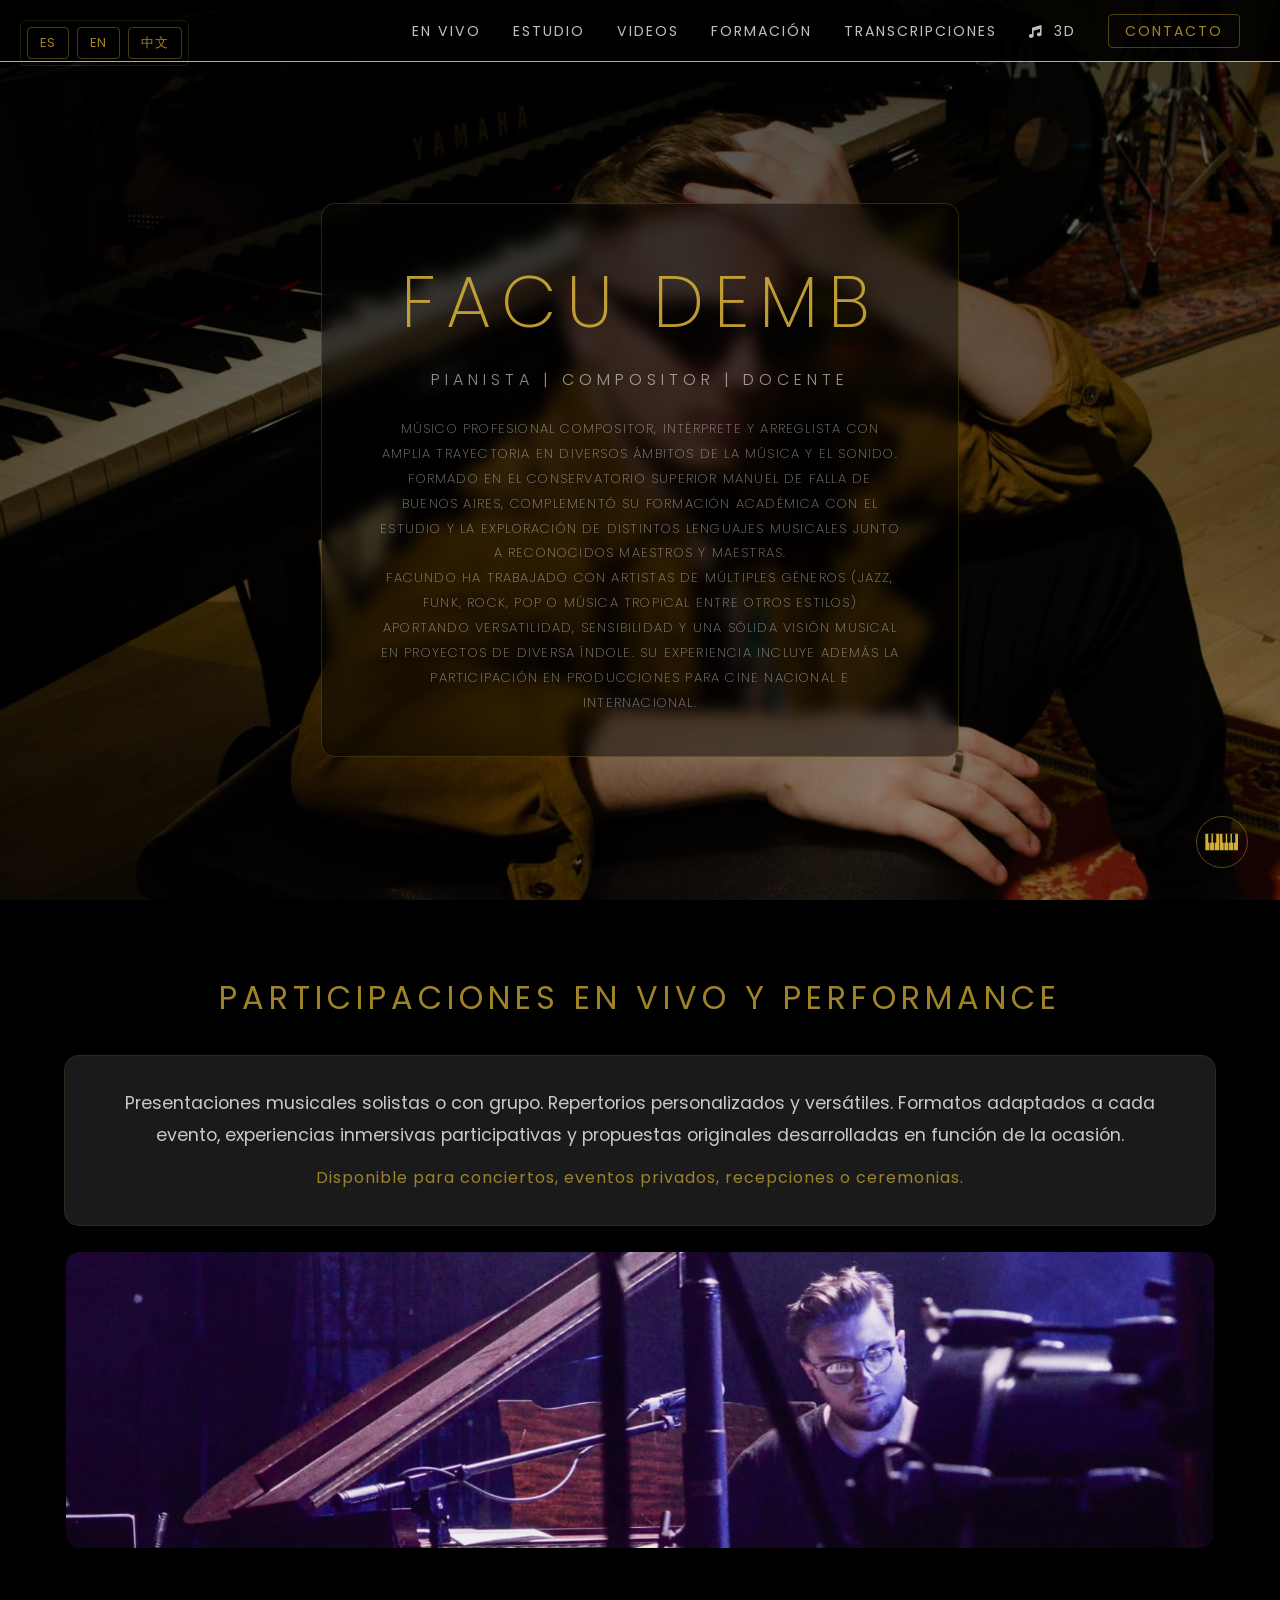
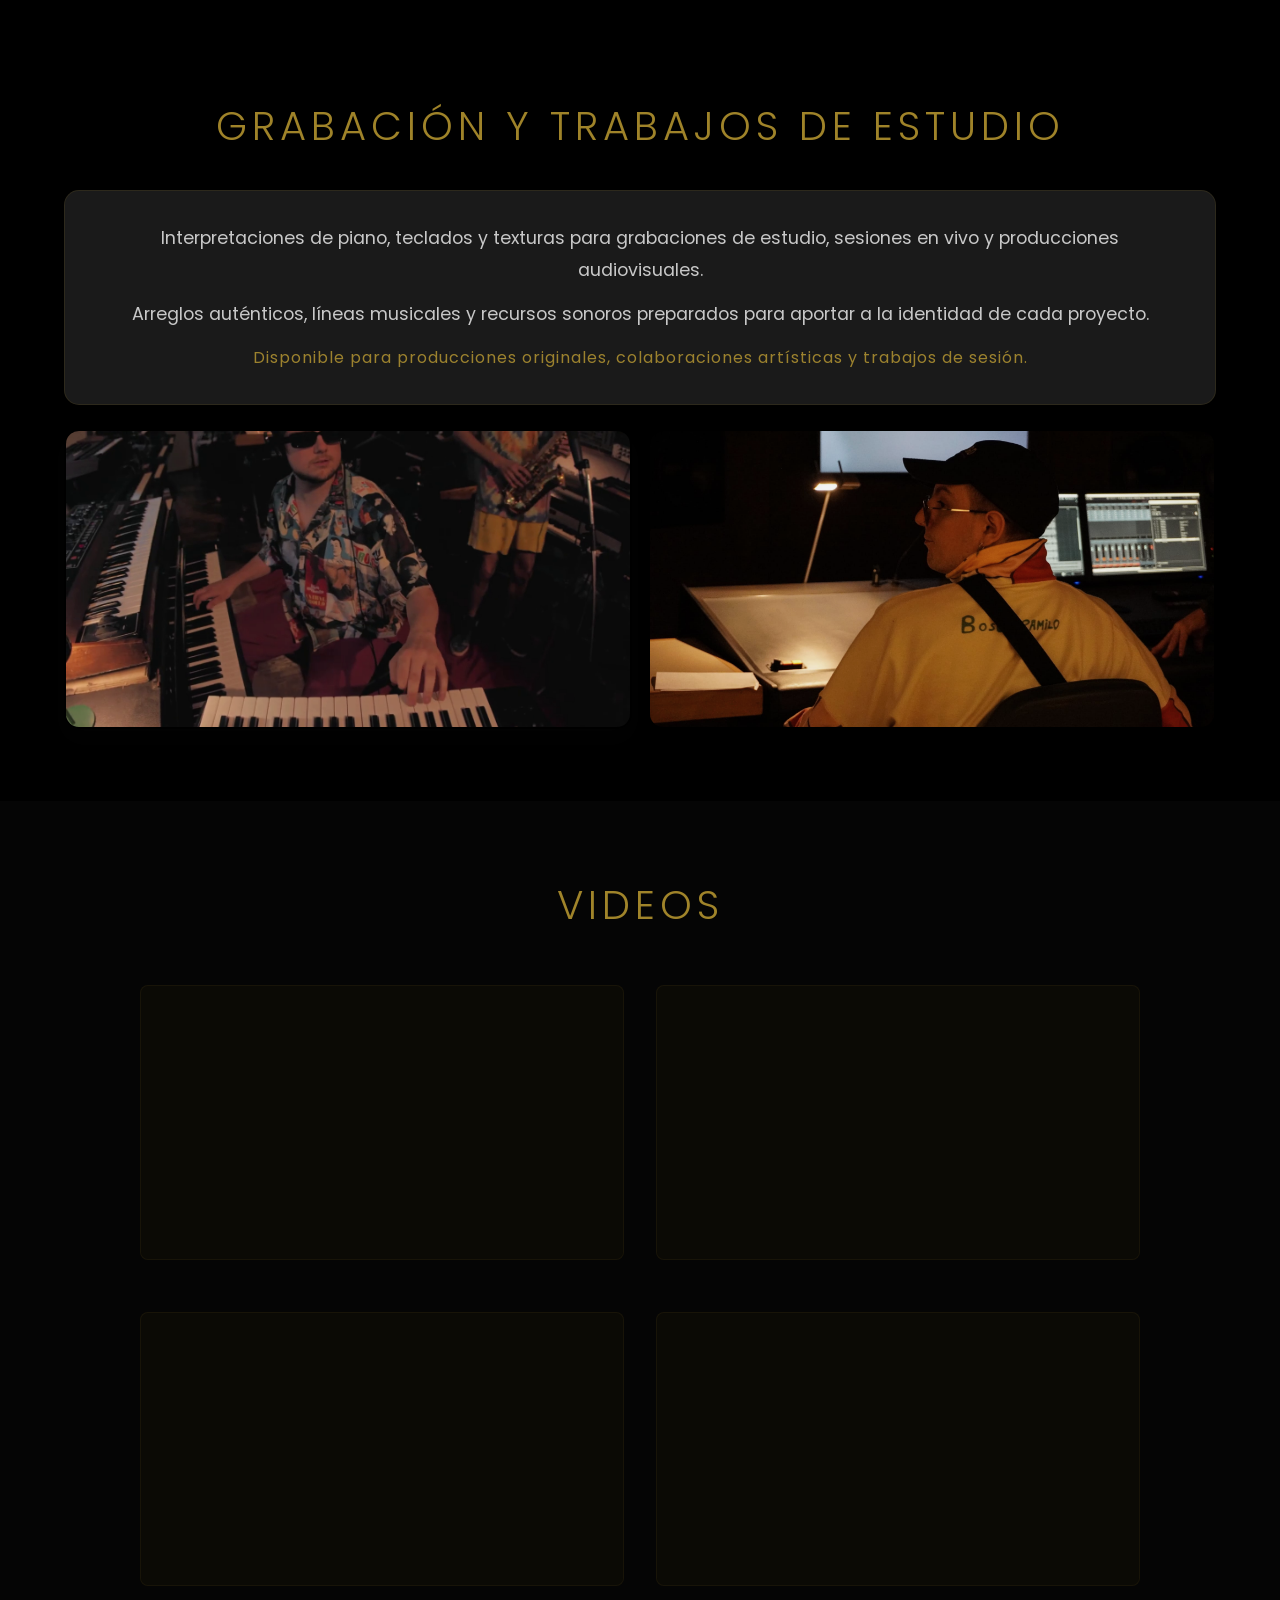
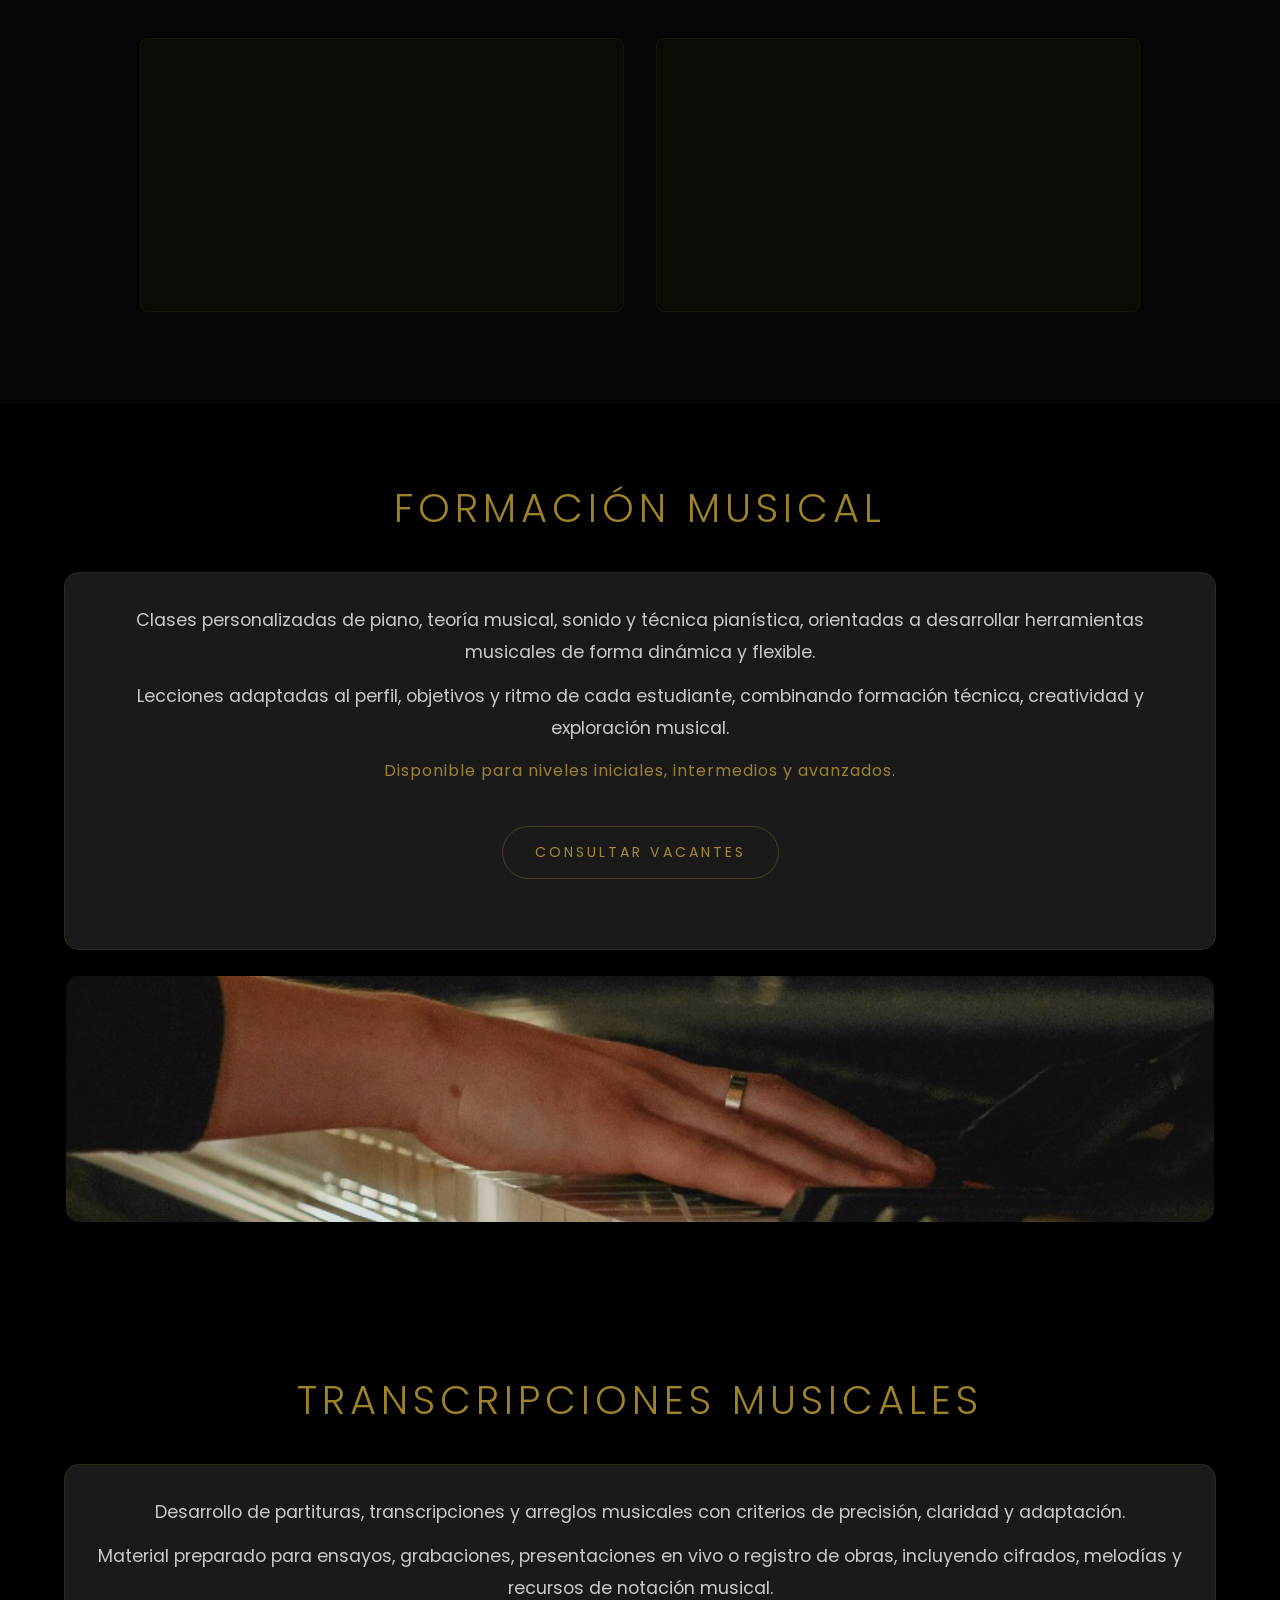
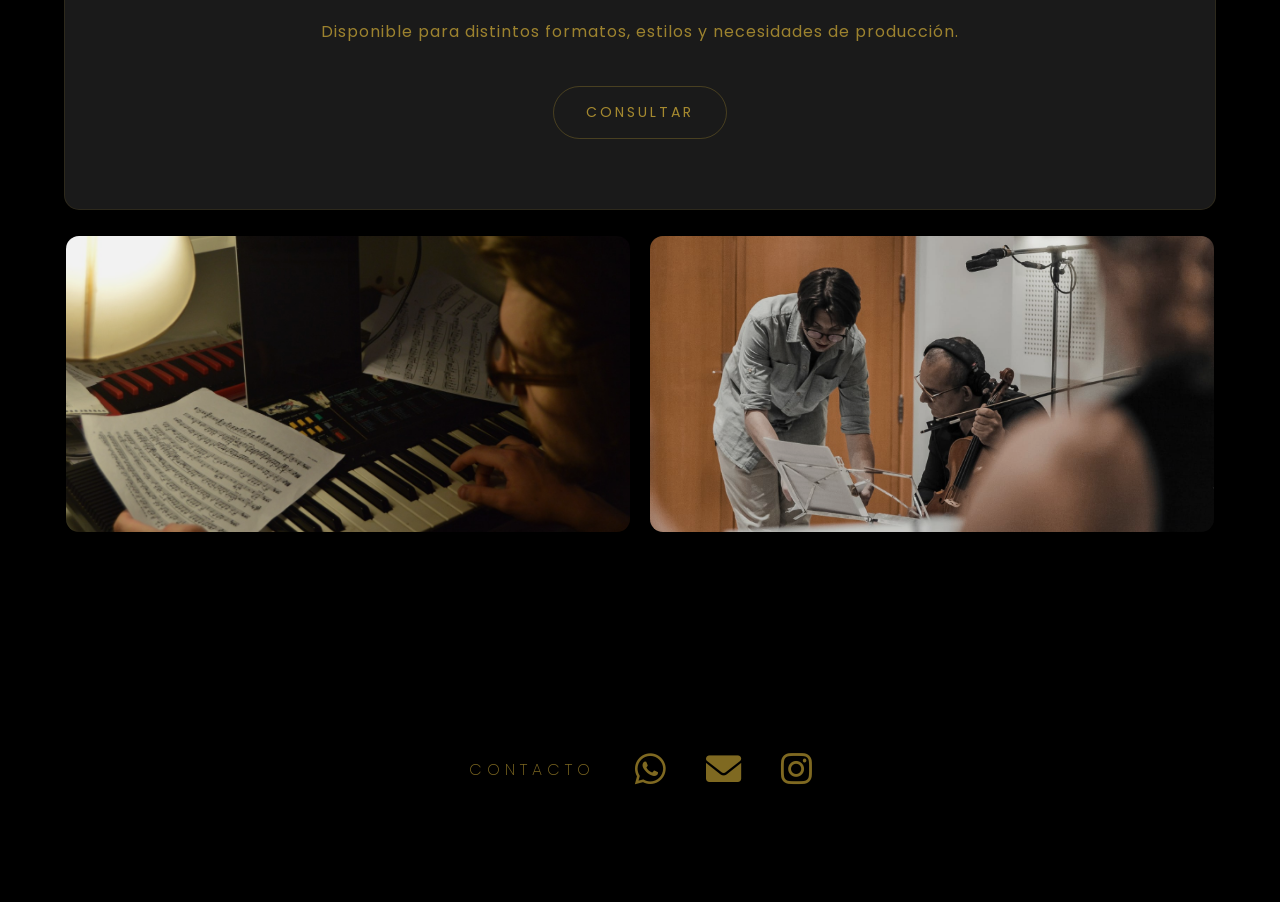
==== commit f5ccfc0b: "ultimos cambios" ====
--- a/index.html
+++ b/index.html
@@ -28,12 +28,9 @@
                     <li><a href="#videos">Videos</a></li>
                     <li><a href="#clases">Formación</a></li>
                     <li><a href="#transcripciones">Transcripciones</a></li>
+                    <li><a href="synestesia.html" class="synth-nav-link"><i class="fas fa-music"></i> 3D</a></li>
                     <li><a href="#contacto" class="contact-btn">Contacto</a></li>
                 </ul>
-                <a href="synestesia.html" class="synth-nav-link" title="Nebulosa Sonora — Sintetizador Sinestésico 3D">
-                    <i class="fas fa-music"></i>
-                    <span>3D</span>
-                </a>
             </div>
         </nav>
         <div class="language-selector">
@@ -92,16 +89,16 @@
                     <iframe src="https://www.youtube.com/embed/Z3z8g3q8KYk" frameborder="0" allow="accelerometer; autoplay; clipboard-write; encrypted-media; gyroscope; picture-in-picture" allowfullscreen></iframe>
                 </div>
                 <div class="video-container">
+                    <iframe src="https://www.youtube.com/embed/zZfs9Jg6V7k" frameborder="0" allow="accelerometer; autoplay; clipboard-write; encrypted-media; gyroscope; picture-in-picture" allowfullscreen></iframe>
+                </div>
+                <div class="video-container">
+                    <iframe src="https://www.youtube.com/embed/iR-gSI7KNYE" frameborder="0" allow="accelerometer; autoplay; clipboard-write; encrypted-media; gyroscope; picture-in-picture" allowfullscreen></iframe>
+                </div>
+                <div class="video-container">
+                    <iframe src="https://www.youtube.com/embed/6XxhG2Jn2AA" frameborder="0" allow="accelerometer; autoplay; clipboard-write; encrypted-media; gyroscope; picture-in-picture" allowfullscreen></iframe>
+                </div>
+                <div class="video-container">
                     <iframe src="https://www.youtube.com/embed/_s7P00jBpE8" frameborder="0" allow="accelerometer; autoplay; clipboard-write; encrypted-media; gyroscope; picture-in-picture" allowfullscreen></iframe>
-                </div>
-                <div class="video-container">
-                    <iframe src="https://www.youtube.com/embed/iR-gSI7KNYE" frameborder="0" allow="accelerometer; autoplay; clipboard-write; encrypted-media; gyroscope; picture-in-picture" allowfullscreen></iframe>
-                </div>
-                <div class="video-container">
-                    <iframe src="https://www.youtube.com/embed/6XxhG2Jn2AA" frameborder="0" allow="accelerometer; autoplay; clipboard-write; encrypted-media; gyroscope; picture-in-picture" allowfullscreen></iframe>
-                </div>
-                <div class="video-container">
-                    <iframe src="https://www.youtube.com/embed/zZfs9Jg6V7k" frameborder="0" allow="accelerometer; autoplay; clipboard-write; encrypted-media; gyroscope; picture-in-picture" allowfullscreen></iframe>
                 </div>
             </div>
         </div>
--- a/style.css
+++ b/style.css
@@ -7,7 +7,7 @@
 :root {
     --primary-color: #0a0a0a;
     --accent-color: #d4af37;
-    --text-color: #e0e0e0;
+    --text-color: #c8c8c8;
     --dark-bg: #121212;
     --card-bg: #1a1a1a;
     --gradient-dark: linear-gradient(45deg, #0a0a0a, #1a1a1a);
@@ -156,7 +156,7 @@
 
 .service-card {
     background: var(--card-bg);
-    padding: 2rem;
+    padding: 2rem 2rem 1.2rem;
     border-radius: 15px;
     box-shadow: 0 10px 20px rgba(0,0,0,0.3);
     transition: transform 0.3s ease, box-shadow 0.3s ease;
@@ -167,7 +167,7 @@
 }
 
 .service-card p {
-    margin-bottom: 1rem;
+    margin-bottom: 0.8rem;
 }
 
 .video-gallery {
@@ -339,7 +339,7 @@
 
 .btn-container {
     text-align: center;
-    margin: 0.8rem 0;
+    margin: 0;
 }
 
 .contact-label {
@@ -595,42 +595,36 @@
     color: rgba(212, 175, 55, 0.9) !important;
 }
 
-/* Synth 3D nav link */
-.synth-nav-link {
-    display: inline-flex;
-    align-items: center;
-    gap: 6px;
-    color: var(--accent-color);
+/* Synth 3D nav link - inside nav-links */
+.nav-links .synth-nav-link {
+    display: inline;
+    gap: 0;
+    color: rgba(255, 255, 255, 0.75);
     text-decoration: none;
-    margin-left: 20px;
-    padding: 6px 14px;
-    border: 1px solid rgba(212, 175, 55, 0.25);
-    border-radius: 20px;
+    font-weight: 400;
+    font-size: 0.88rem;
+    letter-spacing: 2px;
+    text-transform: uppercase;
+    transition: color 0.3s ease;
+    margin: 0;
+    padding: 0;
+    border: none;
+    border-radius: 0;
+    text-shadow: none;
+    animation: none;
+}
+
+.nav-links .synth-nav-link:hover {
+    color: rgba(212, 175, 55, 0.85);
+    background: none;
+    border-color: none;
+    box-shadow: none;
+    transform: none;
+}
+
+.nav-links .synth-nav-link i {
+    margin-right: 4px;
     font-size: 0.8rem;
-    font-weight: 600;
-    letter-spacing: 0.5px;
-    transition: all 0.3s ease;
-    text-shadow: 0 0 20px rgba(212, 175, 55, 0.1);
-    animation: synth-pulse 3s ease-in-out infinite;
-}
-.synth-nav-link:hover {
-    background: rgba(212, 175, 55, 0.1);
-    border-color: var(--accent-color);
-    box-shadow: 0 0 20px rgba(212, 175, 55, 0.2);
-    transform: translateY(-1px);
-}
-@keyframes synth-pulse {
-    0%, 100% { box-shadow: 0 0 0 rgba(212, 175, 55, 0); }
-    50% { box-shadow: 0 0 12px rgba(212, 175, 55, 0.1); }
-}
-
-@media screen and (max-width: 768px) {
-    .synth-nav-link {
-        margin: 1rem auto 0;
-        display: flex;
-        justify-content: center;
-        width: fit-content;
-    }
 }
 /* Menu Open State */
 .menu-open .hamburger {
@@ -1254,13 +1248,6 @@
         font-size: 0.9rem;
     }
 
-    .synth-nav-link {
-        font-size: 0.8rem;
-    }
-
-    .synth-nav-link i {
-        font-size: 0.9rem;
-    }
 
     /* Piano modal mobile */
     .piano-modal-content {
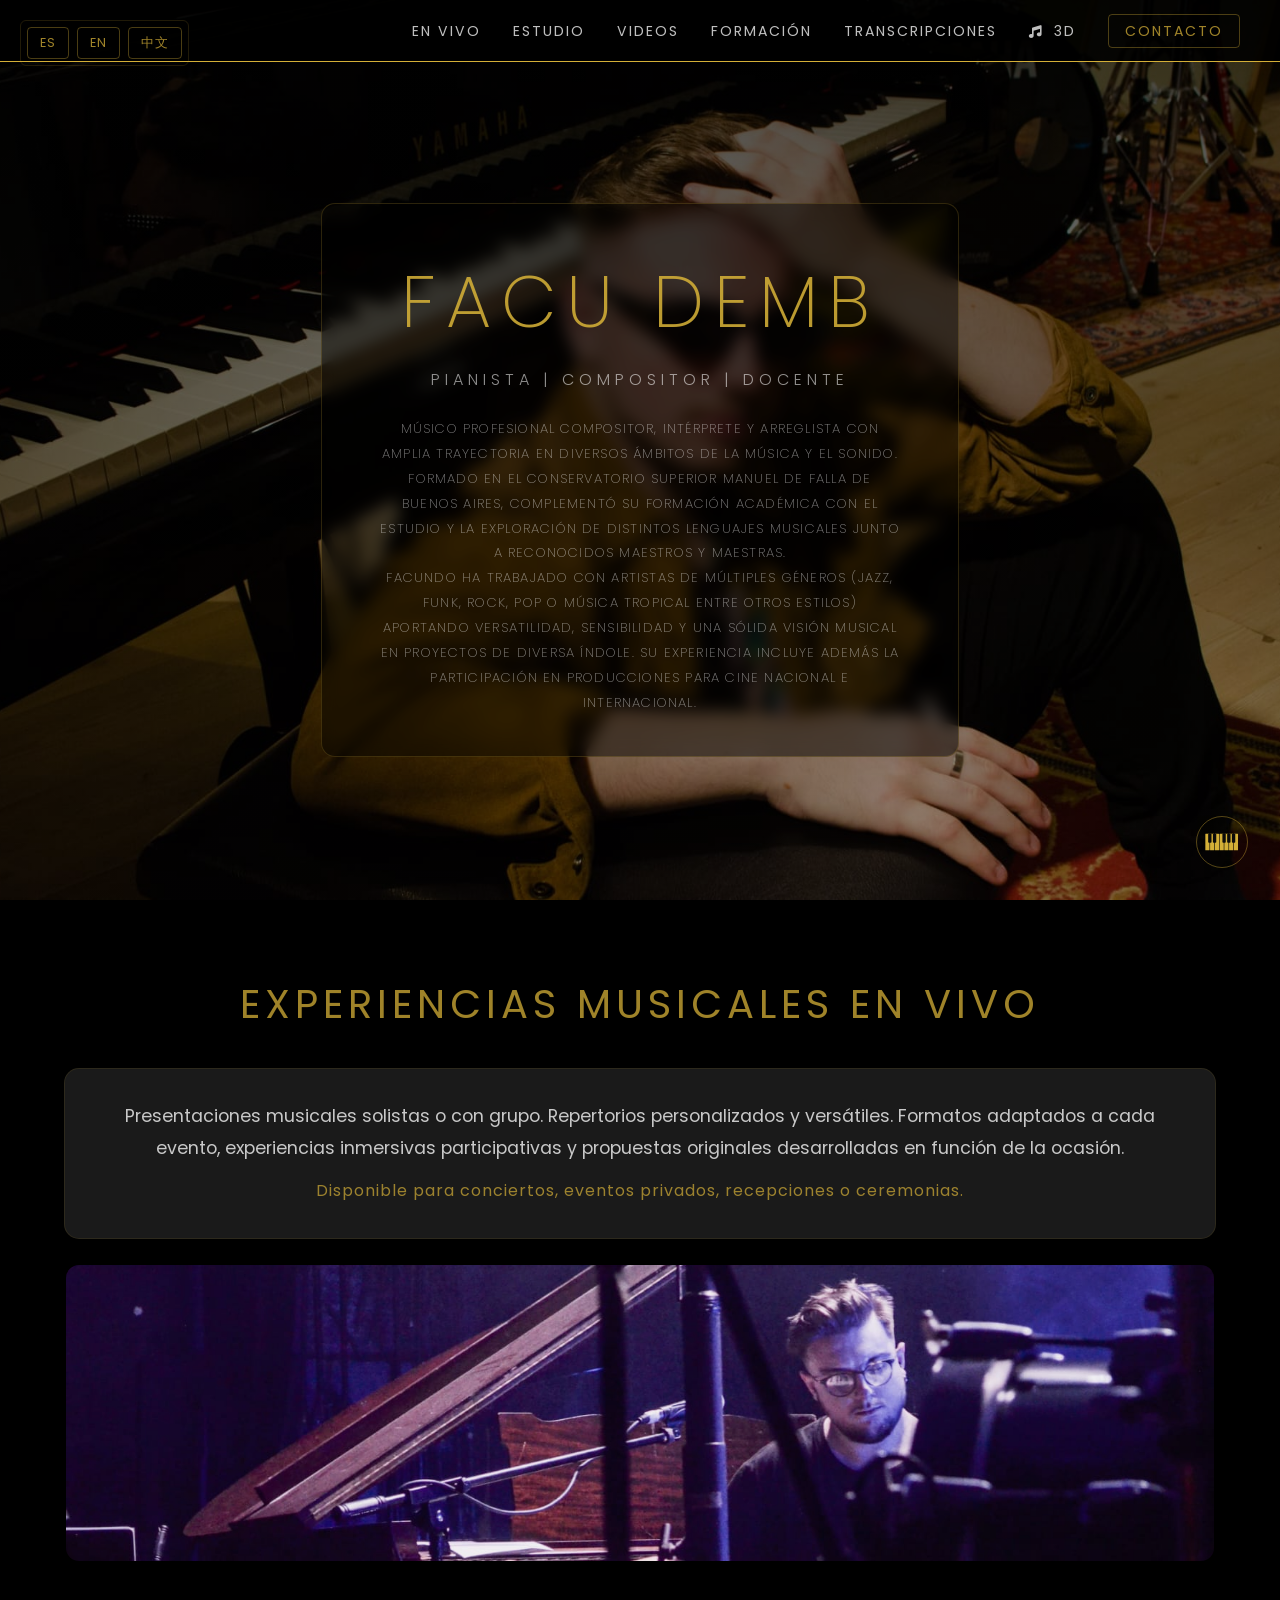
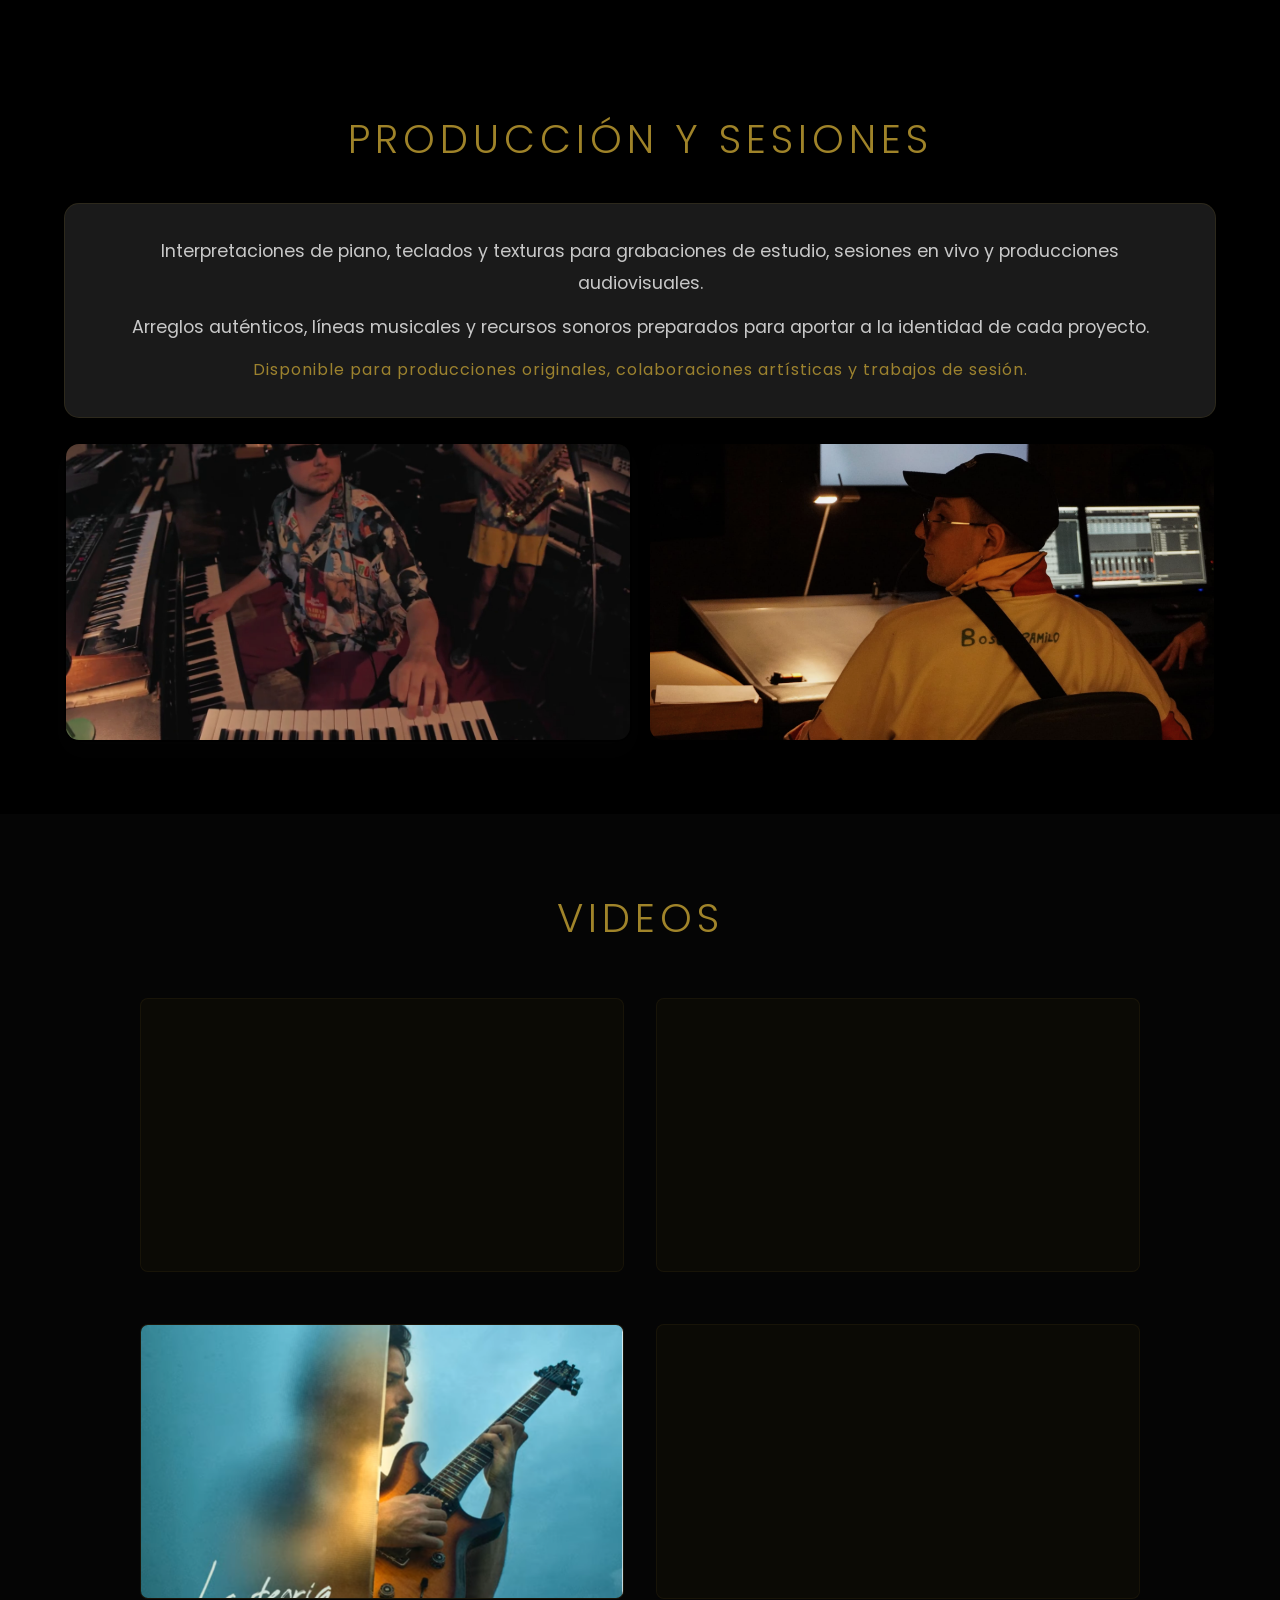
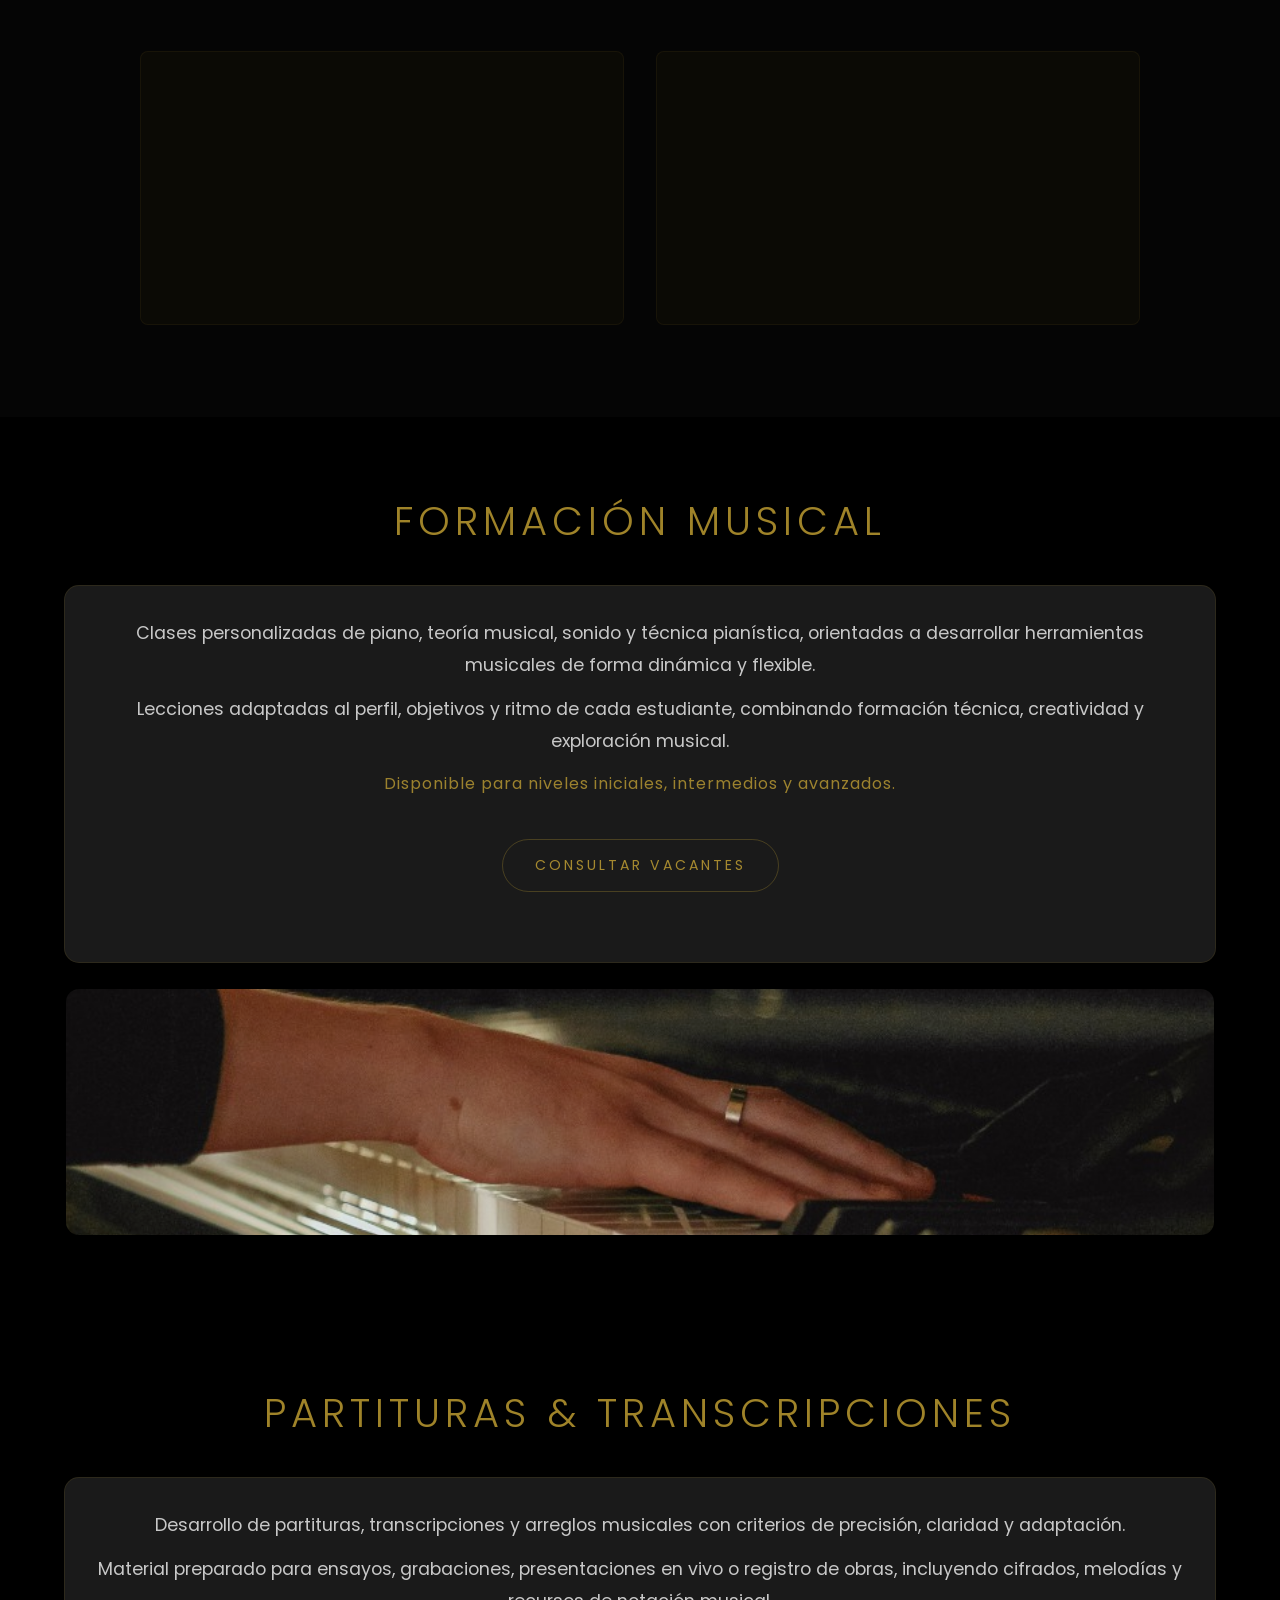
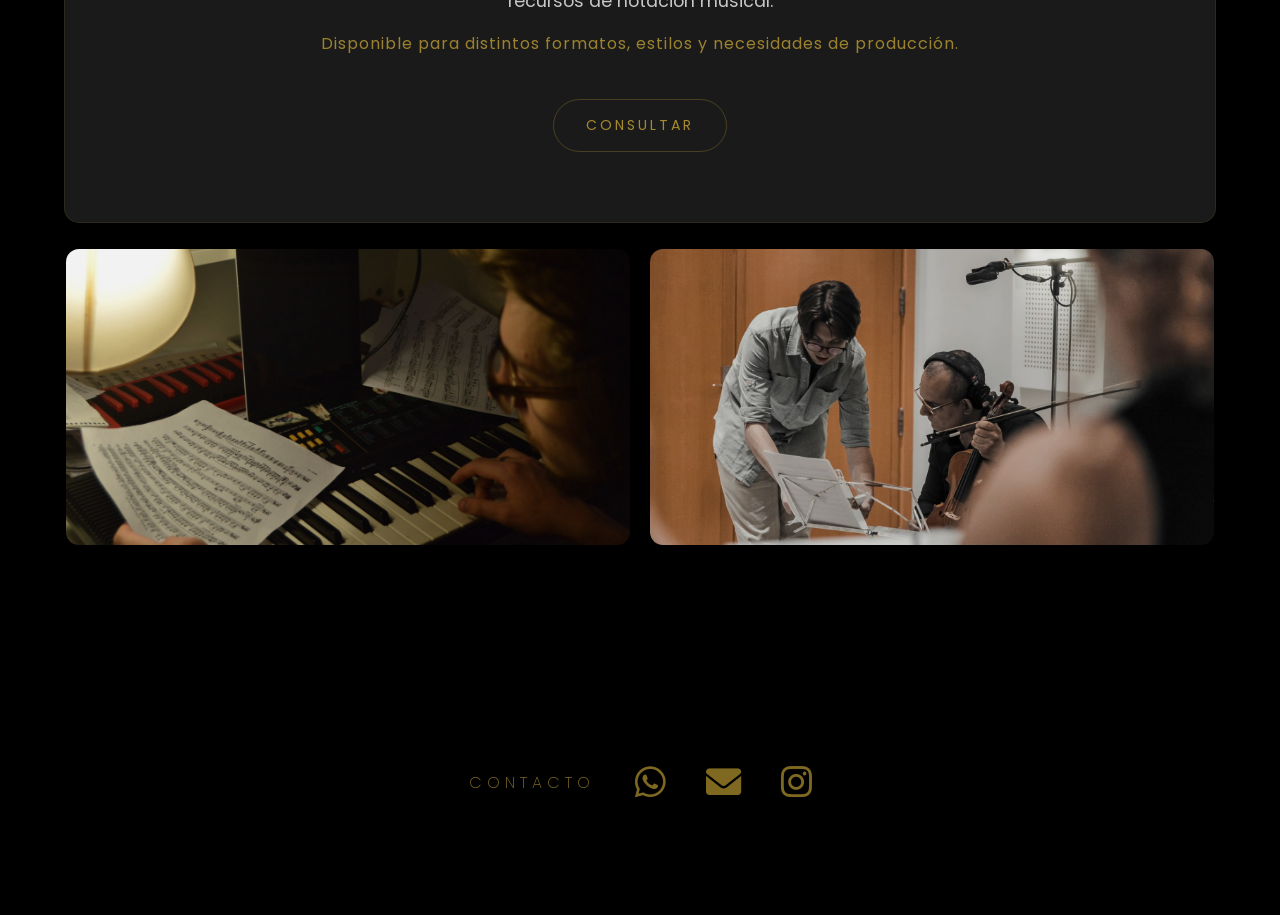
==== commit d0a1d963: "fix: igualar font-size del título 'Experiencias musicales en vivo' al resto de las secciones (2.5rem" ====
--- a/index.html
+++ b/index.html
@@ -23,13 +23,13 @@
                     <span class="hamburger"></span>
                 </button>
                 <ul class="nav-links">
-                    <li><a href="#performance">En vivo</a></li>
-                    <li><a href="#grabaciones">Estudio</a></li>
-                    <li><a href="#videos">Videos</a></li>
-                    <li><a href="#clases">Formación</a></li>
-                    <li><a href="#transcripciones">Transcripciones</a></li>
+                    <li><a href="#performance" data-translate="nav-performance">En vivo</a></li>
+                    <li><a href="#grabaciones" data-translate="nav-studio">Estudio</a></li>
+                    <li><a href="#videos" data-translate="nav-videos">Videos</a></li>
+                    <li><a href="#clases" data-translate="nav-classes">Formación</a></li>
+                    <li><a href="#transcripciones" data-translate="nav-transcriptions">Transcripciones</a></li>
                     <li><a href="synestesia.html" class="synth-nav-link"><i class="fas fa-music"></i> 3D</a></li>
-                    <li><a href="#contacto" class="contact-btn">Contacto</a></li>
+                    <li><a href="#contacto" class="contact-btn" data-translate="nav-contact">Contacto</a></li>
                 </ul>
             </div>
         </nav>
@@ -44,8 +44,8 @@
             <h1>Facu Demb</h1>
             <p class="subtitle" data-translate="profession">Pianista | Compositor | Docente</p>
             <div class="hero-bio">
-                <p>Músico profesional compositor, intérprete y arreglista con amplia trayectoria en diversos ámbitos de la música y el sonido. Formado en el Conservatorio Superior Manuel de Falla de Buenos Aires, complementó su formación académica con el estudio y la exploración de distintos lenguajes musicales junto a reconocidos maestros y maestras.</p>
-                <p>Facundo ha trabajado con artistas de múltiples géneros (Jazz, funk, rock, pop o música tropical entre otros estilos) aportando versatilidad, sensibilidad y una sólida visión musical en proyectos de diversa índole. Su experiencia incluye además la participación en producciones para cine nacional e internacional.</p>
+                <p data-translate="hero-bio-1">Músico profesional compositor, intérprete y arreglista con amplia trayectoria en diversos ámbitos de la música y el sonido. Formado en el Conservatorio Superior Manuel de Falla de Buenos Aires, complementó su formación académica con el estudio y la exploración de distintos lenguajes musicales junto a reconocidos maestros y maestras.</p>
+                <p data-translate="hero-bio-2">Facundo ha trabajado con artistas de múltiples géneros (Jazz, funk, rock, pop o música tropical entre otros estilos) aportando versatilidad, sensibilidad y una sólida visión musical en proyectos de diversa índole. Su experiencia incluye además la participación en producciones para cine nacional e internacional.</p>
             </div>
         </div>
     </div>
@@ -54,8 +54,8 @@
         <div class="container">
             <h2 data-translate="live-performance">Experiencias musicales en vivo</h2>
             <div class="service-card">
-                <p>Presentaciones musicales solistas o con grupo. Repertorios personalizados y versátiles. Formatos adaptados a cada evento, experiencias inmersivas participativas y propuestas originales desarrolladas en función de la ocasión.</p>
-                <p class="highlight-available">Disponible para conciertos, eventos privados, recepciones o ceremonias.</p>
+                <p data-translate="perf-desc-1">Presentaciones musicales solistas o con grupo. Repertorios personalizados y versátiles. Formatos adaptados a cada evento, experiencias inmersivas participativas y propuestas originales desarrolladas en función de la ocasión.</p>
+                <p class="highlight-available" data-translate="perf-desc-2">Disponible para conciertos, eventos privados, recepciones o ceremonias.</p>
             </div>
             <div class="image-gallery">
                 <img src="img/img5.jpeg" alt="Performance en vivo" class="gallery-image">
@@ -67,13 +67,13 @@
         <div class="container">
             <h2 data-translate="recording">Producción y sesiones</h2>
             <div class="service-card">
-                <p>Interpretaciones de piano, teclados y texturas para grabaciones de estudio, sesiones en vivo y producciones audiovisuales.</p>
-                <p>Arreglos auténticos, líneas musicales y recursos sonoros preparados para aportar a la identidad de cada proyecto.</p>
-                <p class="highlight-available">Disponible para producciones originales, colaboraciones artísticas y trabajos de sesión.</p>
-            </div>
-            <div class="image-gallery">
-                <img src="img/img9.png" alt="Grabación y trabajo de estudio 2" class="gallery-image brightened">
-                <img src="img/img8.jfif" alt="Grabación y trabajo de estudio 1" class="gallery-image">
+                <p data-translate="rec-desc-1">Interpretaciones de piano, teclados y texturas para grabaciones de estudio, sesiones en vivo y producciones audiovisuales.</p>
+                <p data-translate="rec-desc-2">Arreglos auténticos, líneas musicales y recursos sonoros preparados para aportar a la identidad de cada proyecto.</p>
+                <p class="highlight-available" data-translate="rec-desc-3">Disponible para producciones originales, colaboraciones artísticas y trabajos de sesión.</p>
+            </div>
+            <div class="image-gallery">
+                <img src="img/img9.png" alt="Sesiones y producciones 2" class="gallery-image brightened">
+                <img src="img/img8.jfif" alt="Sesiones y producciones 1" class="gallery-image">
             </div>
         </div>
     </section>
@@ -89,7 +89,9 @@
                     <iframe src="https://www.youtube.com/embed/Z3z8g3q8KYk" frameborder="0" allow="accelerometer; autoplay; clipboard-write; encrypted-media; gyroscope; picture-in-picture" allowfullscreen></iframe>
                 </div>
                 <div class="video-container">
-                    <iframe src="https://www.youtube.com/embed/zZfs9Jg6V7k" frameborder="0" allow="accelerometer; autoplay; clipboard-write; encrypted-media; gyroscope; picture-in-picture" allowfullscreen></iframe>
+                    <a href="https://youtube.com/playlist?list=PLbGpHWRyESIDXNnxZWHR7GH-Azn8t51EV" target="_blank" class="video-link">
+                        <img src="img/disco.png" alt="Playlist - YouTube" class="video-thumbnail" loading="lazy">
+                    </a>
                 </div>
                 <div class="video-container">
                     <iframe src="https://www.youtube.com/embed/iR-gSI7KNYE" frameborder="0" allow="accelerometer; autoplay; clipboard-write; encrypted-media; gyroscope; picture-in-picture" allowfullscreen></iframe>
@@ -108,9 +110,9 @@
         <div class="container">
             <h2 data-translate="classes">Formación musical</h2>
             <div class="service-card">
-                <p>Clases personalizadas de piano, teoría musical, sonido y técnica pianística, orientadas a desarrollar herramientas musicales de forma dinámica y flexible.</p>
-                <p>Lecciones adaptadas al perfil, objetivos y ritmo de cada estudiante, combinando formación técnica, creatividad y exploración musical.</p>
-                <p class="highlight-available">Disponible para niveles iniciales, intermedios y avanzados.</p>
+                <p data-translate="class-desc-1">Clases personalizadas de piano, teoría musical, sonido y técnica pianística, orientadas a desarrollar herramientas musicales de forma dinámica y flexible.</p>
+                <p data-translate="class-desc-2">Lecciones adaptadas al perfil, objetivos y ritmo de cada estudiante, combinando formación técnica, creatividad y exploración musical.</p>
+                <p class="highlight-available" data-translate="class-desc-3">Disponible para niveles iniciales, intermedios y avanzados.</p>
                 <div class="btn-container">
                     <a href="#contacto" class="btn" data-translate="check-spots">Consultar vacantes</a>
                 </div>
@@ -125,9 +127,9 @@
         <div class="container">
             <h2 data-translate="transcriptions">Partituras &amp; Transcripciones</h2>
             <div class="service-card">
-                <p>Desarrollo de partituras, transcripciones y arreglos musicales con criterios de precisión, claridad y adaptación.</p>
-                <p>Material preparado para ensayos, grabaciones, presentaciones en vivo o registro de obras, incluyendo cifrados, melodías y recursos de notación musical.</p>
-                <p class="highlight-available">Disponible para distintos formatos, estilos y necesidades de producción.</p>
+                <p data-translate="trans-desc-1">Desarrollo de partituras, transcripciones y arreglos musicales con criterios de precisión, claridad y adaptación.</p>
+                <p data-translate="trans-desc-2">Material preparado para ensayos, grabaciones, presentaciones en vivo o registro de obras, incluyendo cifrados, melodías y recursos de notación musical.</p>
+                <p class="highlight-available" data-translate="trans-desc-3">Disponible para distintos formatos, estilos y necesidades de producción.</p>
                 <div class="btn-container">
                     <a href="#contacto" class="btn" data-translate="consult">Consultar</a>
                 </div>
--- a/style.css
+++ b/style.css
@@ -135,7 +135,7 @@
 }
 
 #performance h2 {
-    font-size: 2rem;
+    font-size: 2.5rem;
     font-weight: 400;
 }
 
